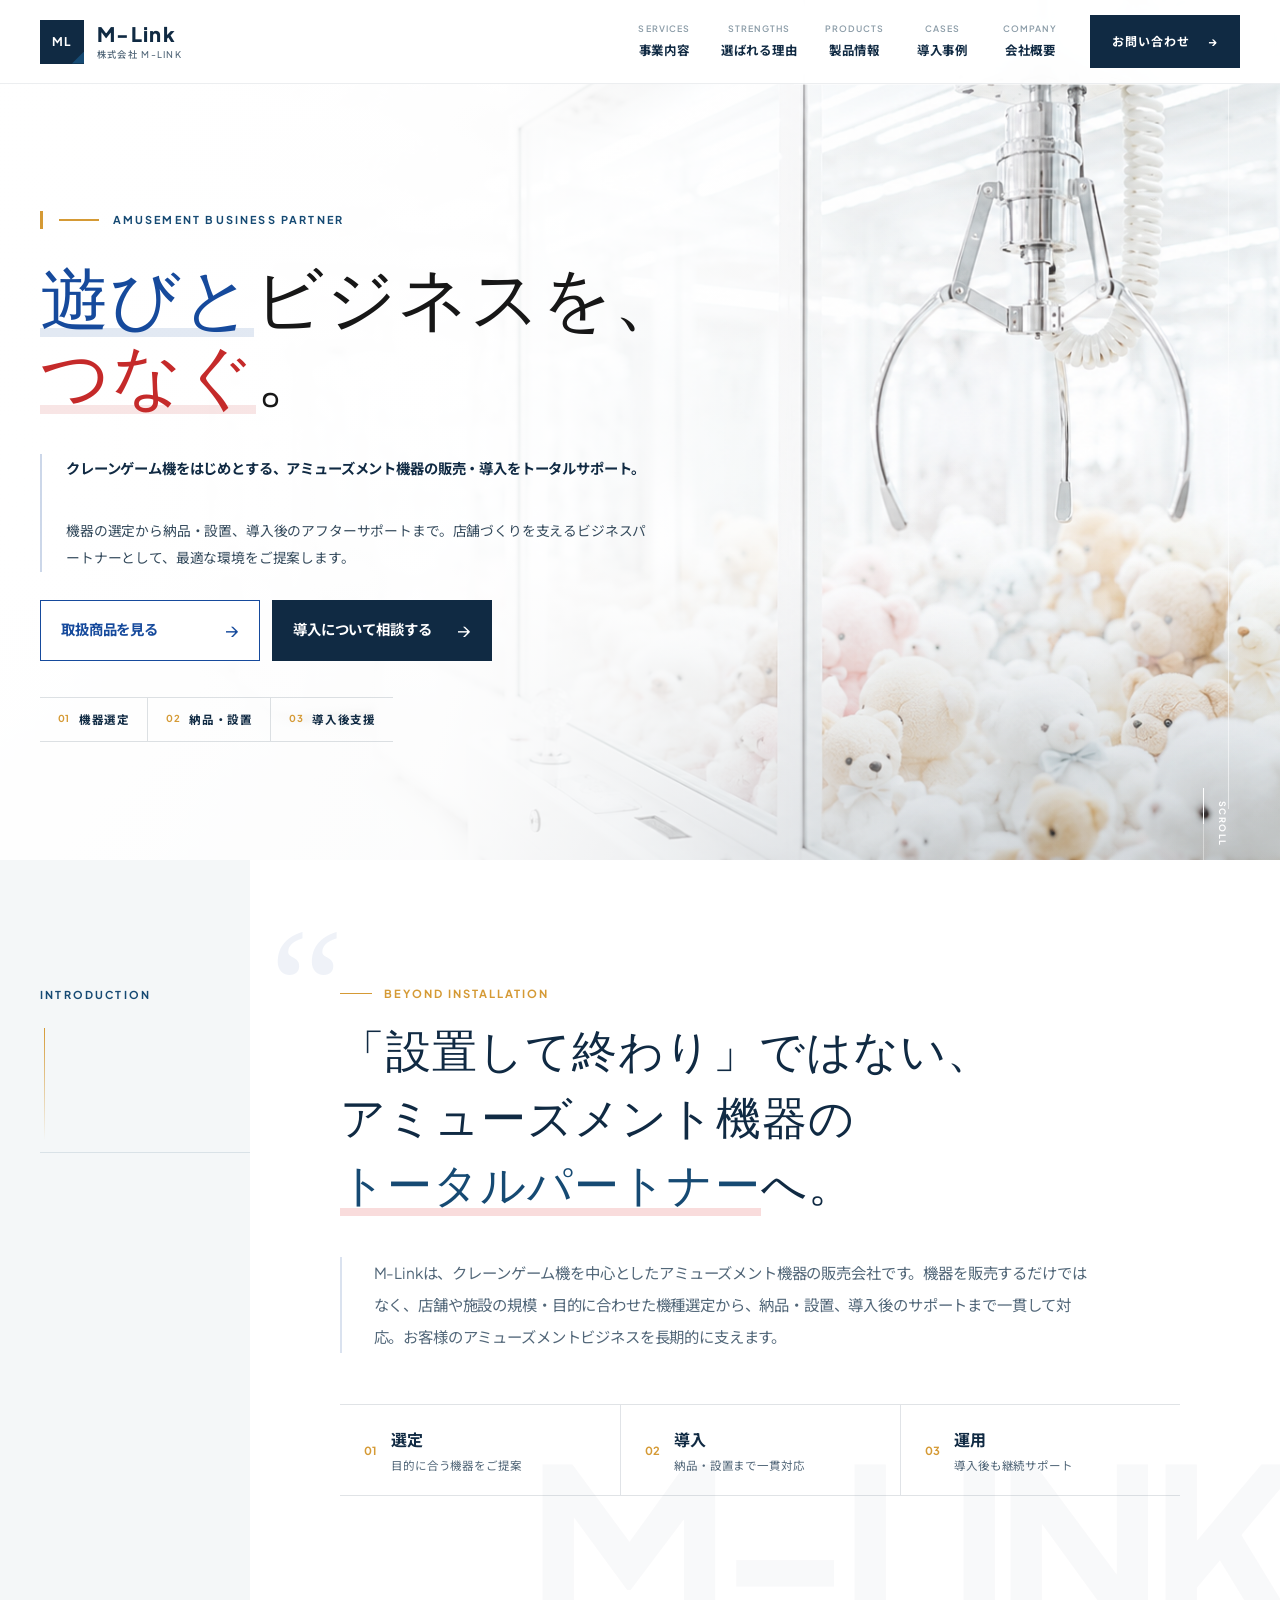
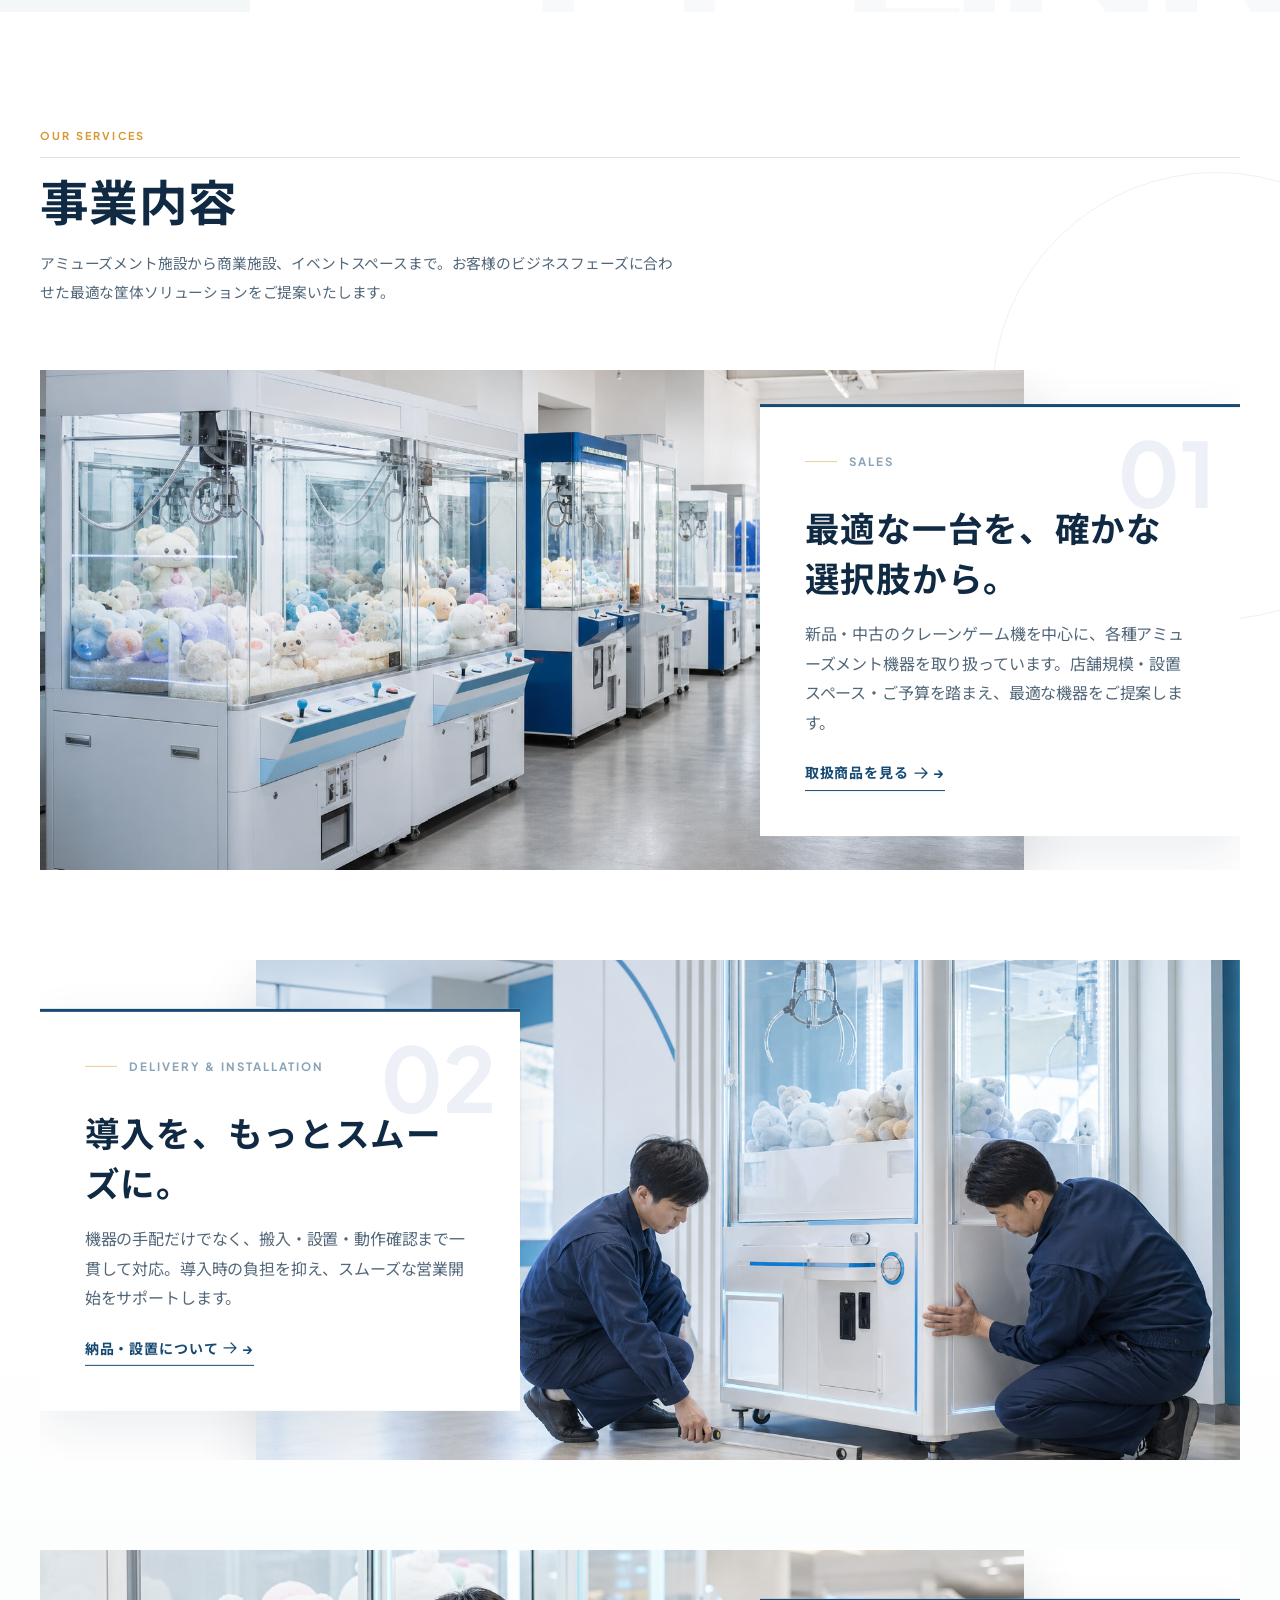
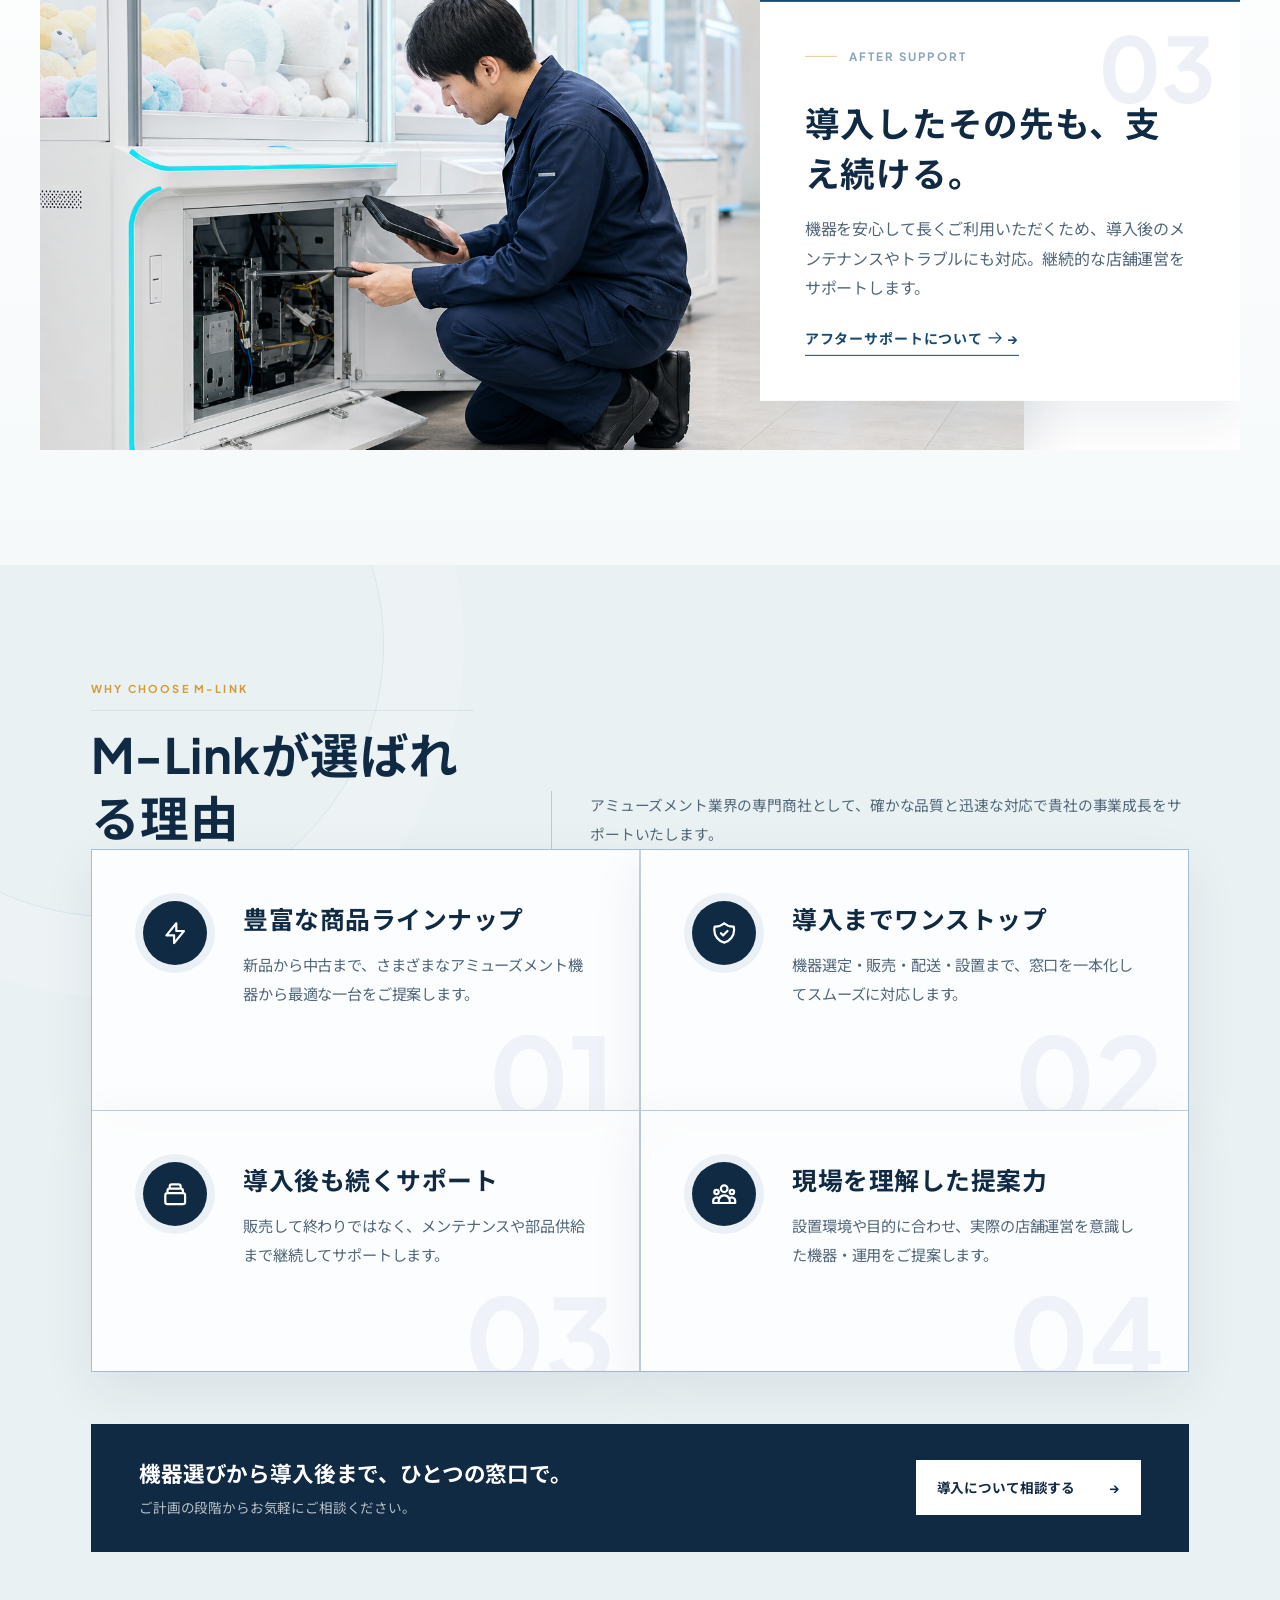
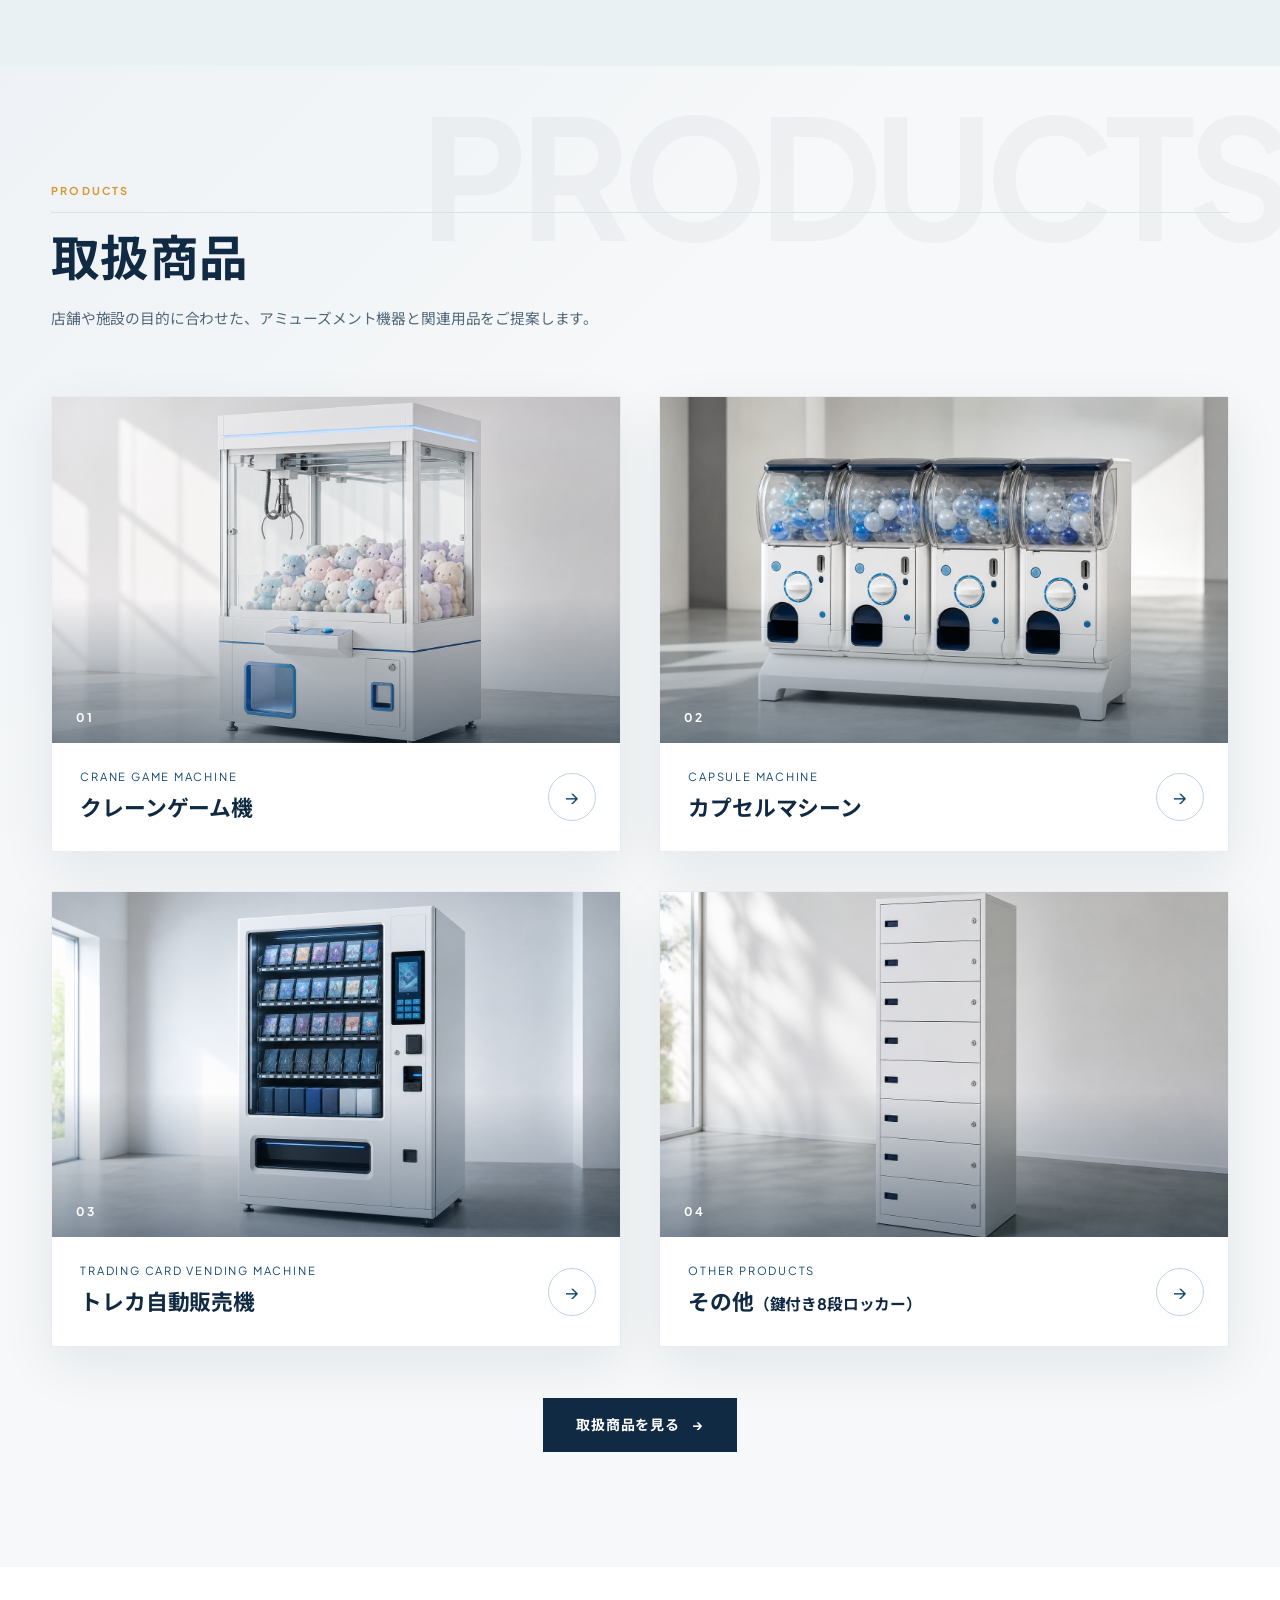
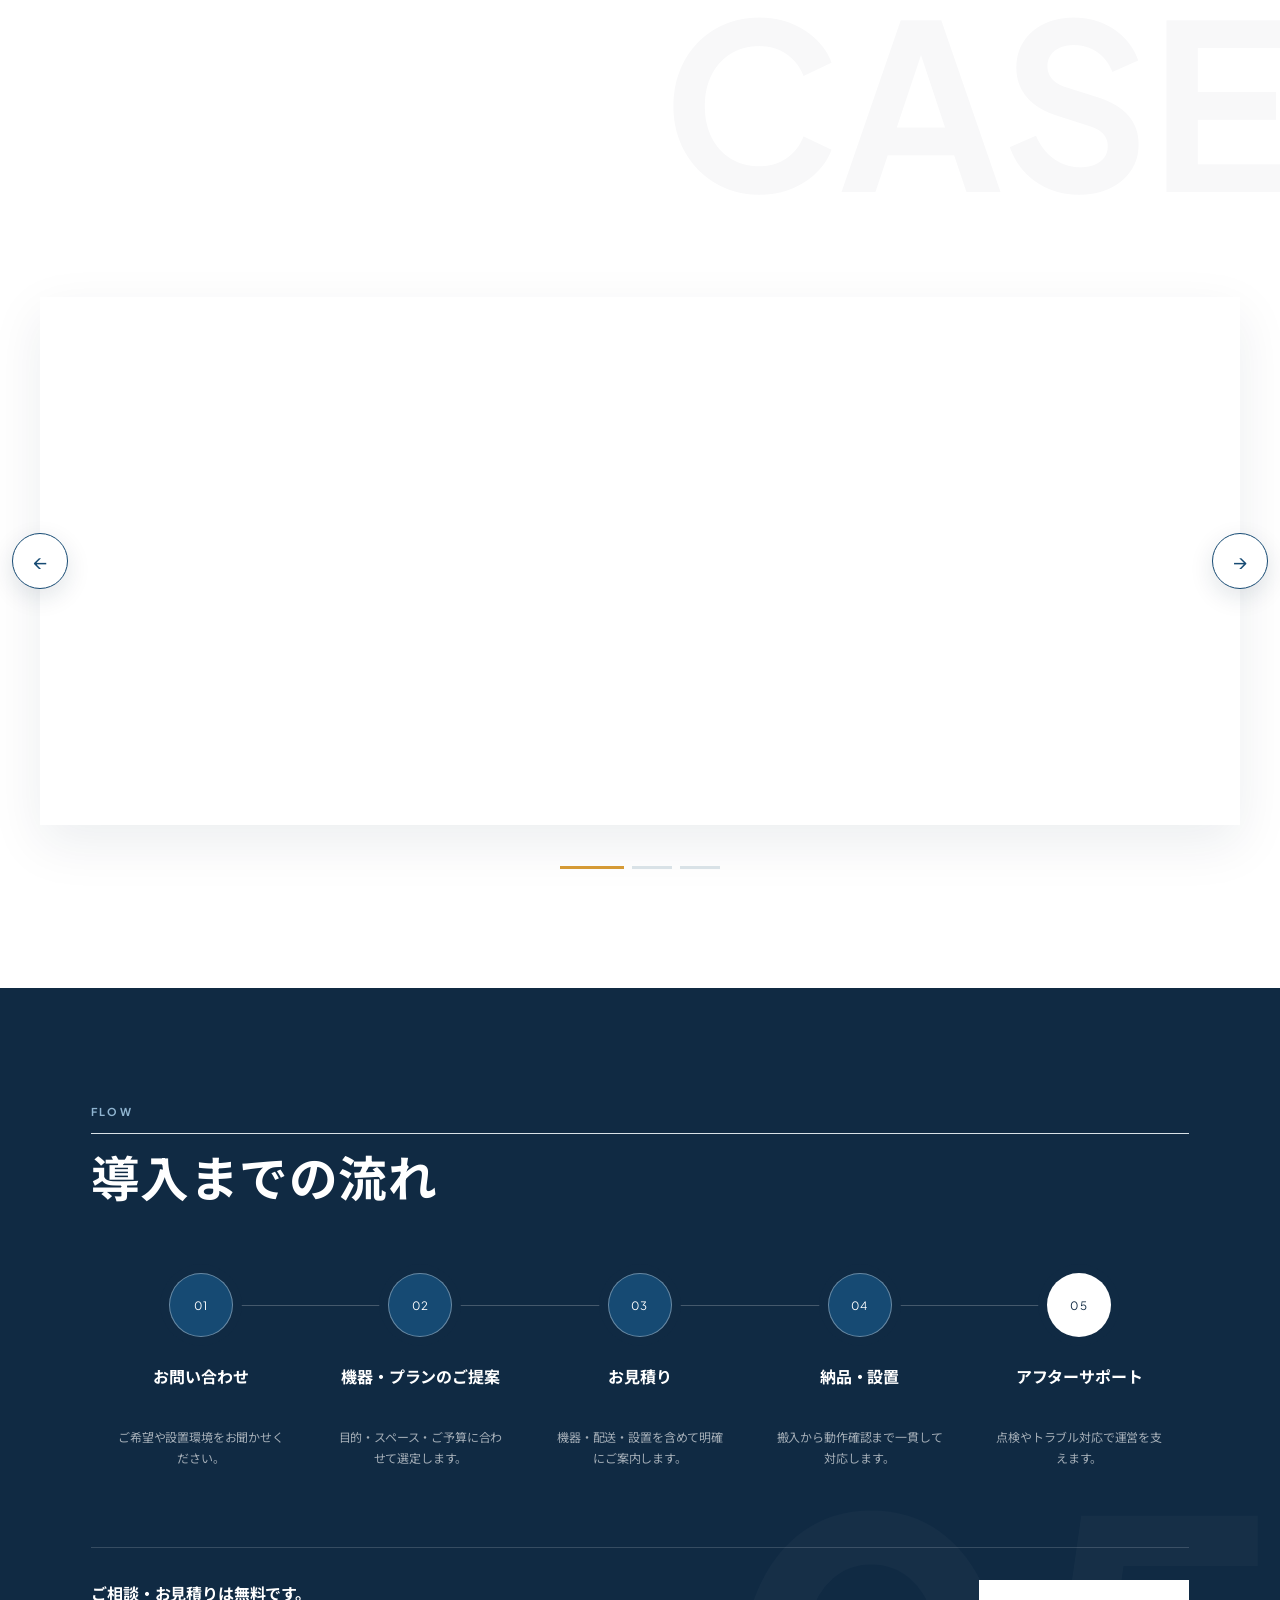
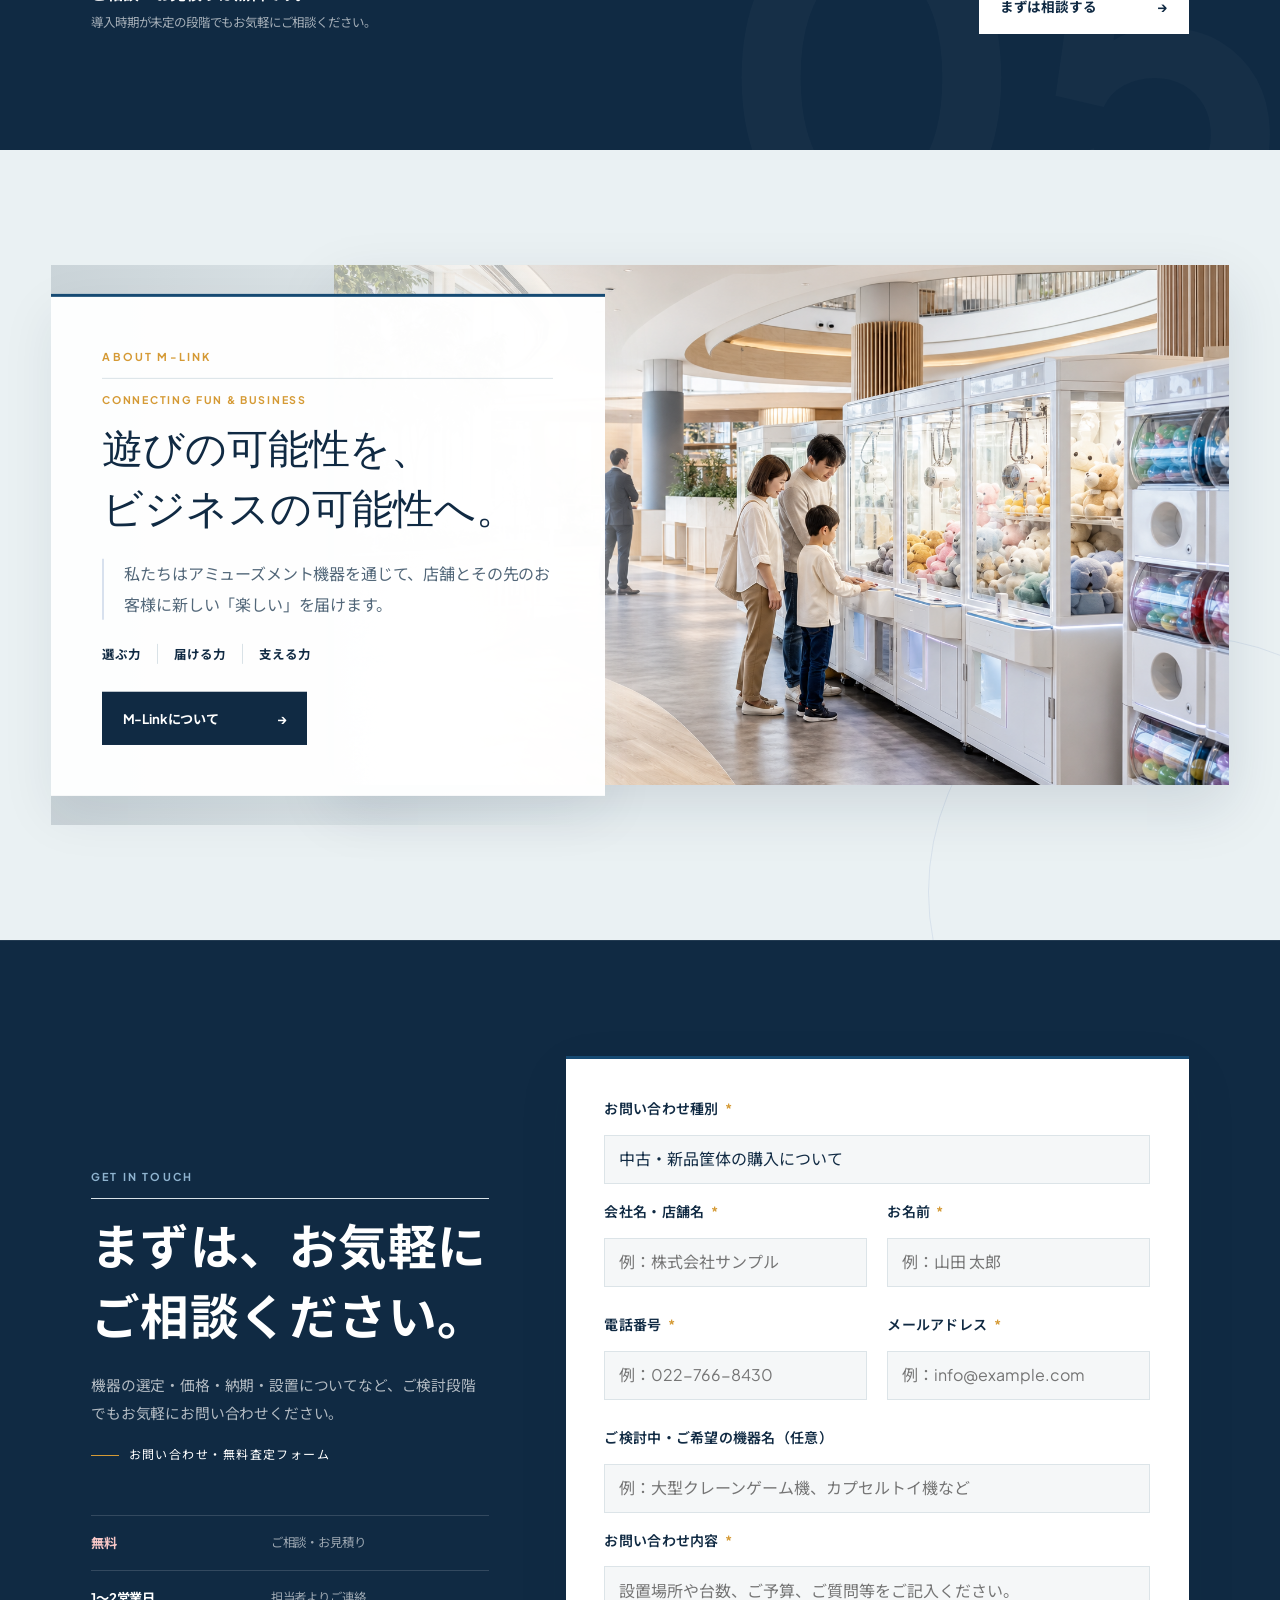
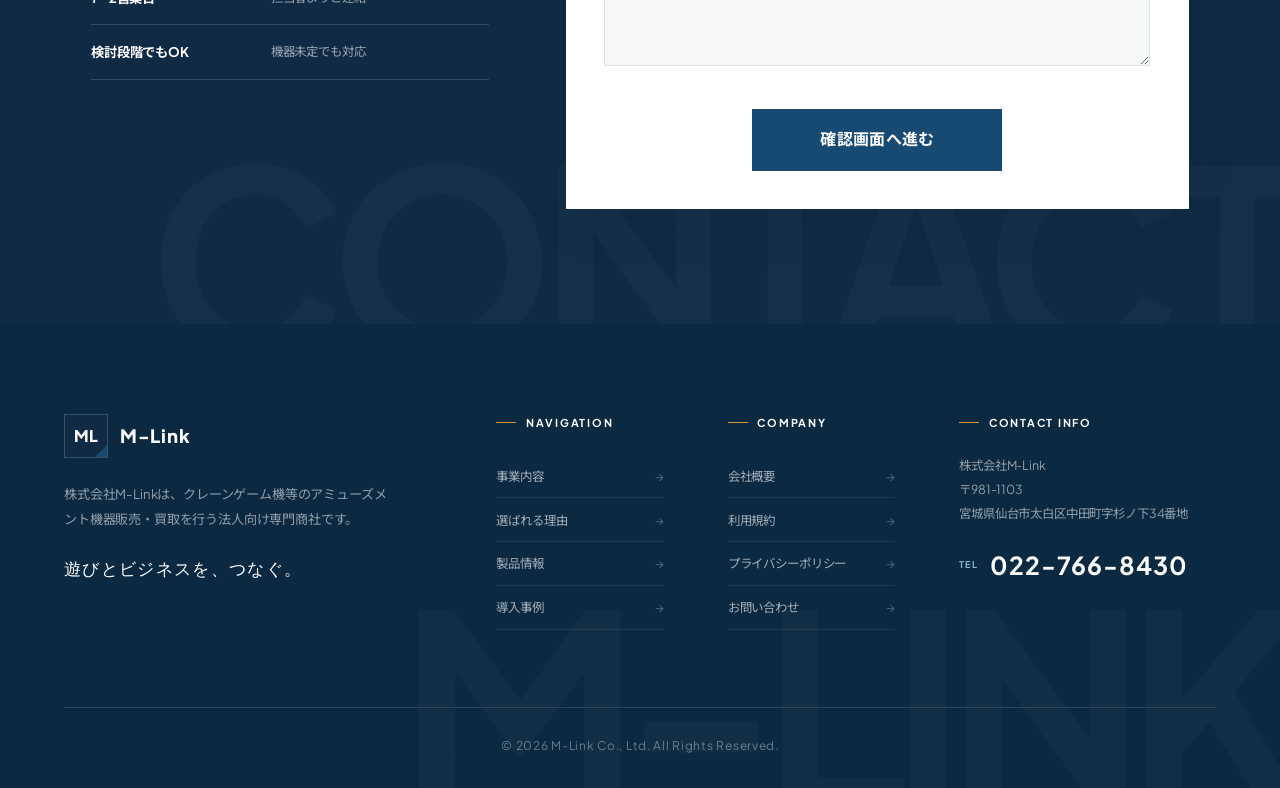
==== index.html @ d17e1af7 "Add files via upload" ====
<!DOCTYPE html>
<html lang="ja">
<head>
  <meta charset="UTF-8">
  <meta name="viewport" content="width=device-width, initial-scale=1.0">
  <title>クレーンゲーム機・アミューズメント機器の販売・買取 | 株式会社M-Link</title>
  <meta name="description" content="株式会社M-Linkは宮城県仙台市を拠点に、新品・中古クレーンゲーム機等のアミューズメント機器の販売・買取を行う法人向け専門商社です。全国対応・迅速納品。">
  <meta name="keywords" content="クレーンゲーム,クレーンゲーム機,中古販売,買取販売,アミューズメント機器,仙台,法人向け">

  <!-- OGP -->
  <meta property="og:type" content="website">
  <meta property="og:title" content="株式会社M-Link | クレーンゲーム機・アミューズメント機器 販売・買取">
  <meta property="og:description" content="新品・中古クレーンゲーム機等のアミューズメント機器の販売・買取。法人・企業担当者様のご相談をお待ちしております。">
  <meta property="og:url" content="https://m-link.co.jp/">
  <meta property="og:site_name" content="株式会社M-Link">
  <meta name="twitter:card" content="summary_large_image">

  <!-- Google Fonts -->
  <link rel="preconnect" href="https://fonts.googleapis.com">
  <link rel="preconnect" href="https://fonts.gstatic.com" crossorigin>
  <link href="https://fonts.googleapis.com/css2?family=Noto+Sans+JP:wght@400;500;600;700&family=Plus+Jakarta+Sans:wght@500;600;700;800&display=swap" rel="stylesheet">

  <!-- Favicon -->
  <link rel="icon" type="image/svg+xml" href="data:image/svg+xml,<svg xmlns='http://www.w3.org/2000/svg' viewBox='0 0 32 32'><rect width='32' height='32' rx='4' fill='%231E40AF'/><text x='50%25' y='54%25' dominant-baseline='middle' text-anchor='middle' font-family='Plus Jakarta Sans,Arial' font-weight='800' font-size='14' fill='white'>ML</text></svg>">

  <!-- CSS -->
  <link rel="stylesheet" href="assets/css/reset.css">
  <link rel="stylesheet" href="assets/css/variables.css">
  <link rel="stylesheet" href="assets/css/common.css">
  <link rel="stylesheet" href="assets/css/top.css">

  <!-- JSON-LD Structured Data -->
  <script type="application/ld+json">
  {
    "@context": "https://schema.org",
    "@type": "Organization",
    "name": "株式会社M-Link",
    "alternateName": "M-Link Co., Ltd.",
    "url": "https://m-link.co.jp/",
    "address": {
      "@type": "PostalAddress",
      "addressLocality": "仙台市太白区",
      "addressRegion": "宮城県",
      "streetAddress": "中田町字杉ノ下34番地",
      "addressCountry": "JP"
    },
    "telephone": "022-766-8430",
    "foundingDate": "2016-09",
    "description": "新品・中古クレーンゲーム機等のアミューズメント機器の販売・買取"
  }
  </script>
</head>
<body>

<a class="skip-link" href="#main">本文へ移動</a>

<!-- ============================================================
     Header
     ============================================================ -->
<header class="header" id="header" role="banner">
  <div class="header__inner">
    <a href="./" class="header__logo" aria-label="株式会社M-Link トップページへ">
      <div class="header__logo-mark" aria-hidden="true"><span>ML</span></div>
      <div class="header__logo-text">
        <span class="header__logo-name">M-Link</span>
        <span class="header__logo-sub">株式会社 M-Link</span>
      </div>
    </a>
    <nav class="header__nav" aria-label="メインナビゲーション">
      <a href="#business" class="header__nav-link" data-en="Services">事業内容</a>
      <a href="#why-us" class="header__nav-link" data-en="Strengths">選ばれる理由</a>
      <a href="products/" class="header__nav-link" data-en="Products">製品情報</a>
      <a href="#case-study" class="header__nav-link" data-en="Cases">導入事例</a>
      <a href="company/" class="header__nav-link" data-en="Company">会社概要</a>
      <a href="#contact-form-section" class="btn btn--primary header__nav-cta">お問い合わせ</a>
    </nav>
    <button class="header__hamburger" id="hamburger" aria-label="メニューを開く" aria-expanded="false" aria-controls="mobile-nav">
      <span></span><span></span><span></span>
    </button>
  </div>
</header>

<nav class="header__mobile-nav" id="mobile-nav" aria-label="モバイルナビゲーション">
  <a href="#business" class="header__mobile-nav-link">事業内容</a>
  <a href="#why-us" class="header__mobile-nav-link">選ばれる理由</a>
  <a href="products/" class="header__mobile-nav-link">製品情報</a>
  <a href="#case-study" class="header__mobile-nav-link">導入事例</a>
  <a href="company/" class="header__mobile-nav-link">会社概要</a>
  <div class="header__mobile-nav-cta"><a href="#contact-form-section" class="btn btn--accent btn--lg" style="width:100%;">お問い合わせはこちら</a></div>
</nav>

<main id="main">
  <section class="hero" aria-label="ファーストビュー">
    <div class="hero__container">
      <div class="hero__content fade-up active">
        <span class="hero__eyebrow">Amusement Business Partner</span>
        <h1 class="hero__title">
          <span class="hero__title-line"><span class="hero__title-blue">遊びと</span>ビジネスを、</span>
          <span class="hero__title-line"><span class="hero__title-red">つなぐ</span>。</span>
        </h1>
        <p class="hero__desc"><strong>クレーンゲーム機をはじめとする、アミューズメント機器の販売・導入をトータルサポート。</strong><br>機器の選定から納品・設置、導入後のアフターサポートまで。店舗づくりを支えるビジネスパートナーとして、最適な環境をご提案します。</p>
        <div class="hero__links">
          <a href="products/" class="hero__about-link">取扱商品を見る <span aria-hidden="true">→</span></a>
          <a href="#contact-form-section" class="hero__about-link hero__about-link--filled">導入について相談する <span aria-hidden="true">→</span></a>
        </div>
        <ul class="hero__features" aria-label="M-Linkの対応領域"><li><span>01</span>機器選定</li><li><span>02</span>納品・設置</li><li><span>03</span>導入後支援</li></ul>
      </div>
    </div>
    <a href="#introduction" class="hero__scroll" aria-label="Introductionへスクロール"><span>Scroll</span><i aria-hidden="true"></i></a>
  </section>

  <section class="introduction section" id="introduction" aria-labelledby="introduction-title">
    <div class="introduction__inner">
      <div class="introduction__label section-en">Introduction</div>
      <div class="introduction__content">
        <span class="introduction__eyebrow">Beyond Installation</span>
        <h2 class="introduction__title" id="introduction-title">「設置して終わり」ではない、<br>アミューズメント機器の<br><em>トータルパートナー</em>へ。</h2>
        <p class="introduction__text">M-Linkは、クレーンゲーム機を中心としたアミューズメント機器の販売会社です。機器を販売するだけではなく、店舗や施設の規模・目的に合わせた機種選定から、納品・設置、導入後のサポートまで一貫して対応。お客様のアミューズメントビジネスを長期的に支えます。</p>
        <ul class="introduction__points" aria-label="M-Linkの対応領域">
          <li><span>01</span><strong>選定</strong><small>目的に合う機器をご提案</small></li>
          <li><span>02</span><strong>導入</strong><small>納品・設置まで一貫対応</small></li>
          <li><span>03</span><strong>運用</strong><small>導入後も継続サポート</small></li>
        </ul>
      </div>
    </div>
  </section>

  <!-- ── [03] Business ── -->
  <section class="business section" id="business" aria-labelledby="business-title">
    <div class="container">

      <div class="section-header section-header--center fade-up">
        <span class="section-en">Our Services</span>
        <h2 class="section-title" id="business-title">事業内容</h2>
        <p class="section-lead">アミューズメント施設から商業施設、イベントスペースまで。お客様のビジネスフェーズに合わせた最適な筐体ソリューションをご提案いたします。</p>
      </div>

      <div class="business-grid">

        <!-- 中古筐体販売 -->
        <div class="business-card fade-up delay-1" role="article">
          <div class="business-card__img-wrap">
            <img
              src="assets/images/top/business_sales_generated.png"
              alt="中古クレーンゲーム機の在庫"
              width="1536"
              height="1024"
              loading="lazy"
            >
          </div>
          <div class="business-card__body">
            <span class="business-card__number" aria-hidden="true">SALES</span>
            <h3 class="business-card__title">最適な一台を、確かな選択肢から。</h3>
            <p class="business-card__desc">新品・中古のクレーンゲーム機を中心に、各種アミューズメント機器を取り扱っています。店舗規模・設置スペース・ご予算を踏まえ、最適な機器をご提案します。</p>
            <a href="products/" class="link-arrow" id="biz-used-link">取扱商品を見る <svg width="16" height="16" fill="none" viewBox="0 0 24 24" stroke="currentColor"><path stroke-linecap="round" stroke-linejoin="round" stroke-width="2" d="M13.5 4.5L21 12m0 0l-7.5 7.5M21 12H3"/></svg></a>
          </div>
        </div>

        <!-- 新品筐体販売 -->
        <div class="business-card fade-up delay-2" role="article">
          <div class="business-card__img-wrap">
            <img
              src="assets/images/top/business_installation_generated.png"
              alt="新品クレーンゲーム機"
              width="1536"
              height="1024"
              loading="lazy"
            >
          </div>
          <div class="business-card__body">
            <span class="business-card__number" aria-hidden="true">DELIVERY & INSTALLATION</span>
            <h3 class="business-card__title">導入を、もっとスムーズに。</h3>
            <p class="business-card__desc">機器の手配だけでなく、搬入・設置・動作確認まで一貫して対応。導入時の負担を抑え、スムーズな営業開始をサポートします。</p>
            <a href="#contact-form-section" class="link-arrow" id="biz-new-link">納品・設置について <svg width="16" height="16" fill="none" viewBox="0 0 24 24" stroke="currentColor"><path stroke-linecap="round" stroke-linejoin="round" stroke-width="2" d="M13.5 4.5L21 12m0 0l-7.5 7.5M21 12H3"/></svg></a>
          </div>
        </div>

        <!-- 買取・保守サービス -->
        <div class="business-card fade-up delay-3" role="article">
          <div class="business-card__img-wrap">
            <img
              src="assets/images/top/business_support_generated.png"
              alt="クレーンゲーム機の買取・点検メンテナンス"
              width="1536"
              height="1024"
              loading="lazy"
            >
          </div>
          <div class="business-card__body">
            <span class="business-card__number" aria-hidden="true">AFTER SUPPORT</span>
            <h3 class="business-card__title">導入したその先も、支え続ける。</h3>
            <p class="business-card__desc">機器を安心して長くご利用いただくため、導入後のメンテナンスやトラブルにも対応。継続的な店舗運営をサポートします。</p>
            <a href="#contact-form-section" class="link-arrow" id="biz-service-link">アフターサポートについて <svg width="16" height="16" fill="none" viewBox="0 0 24 24" stroke="currentColor"><path stroke-linecap="round" stroke-linejoin="round" stroke-width="2" d="M13.5 4.5L21 12m0 0l-7.5 7.5M21 12H3"/></svg></a>
          </div>
        </div>

      </div>
    </div>
  </section>

  <!-- ── [04] Why Choose Us (強み) ── -->
  <section class="why-us section" id="why-us" aria-labelledby="why-title">
    <div class="container">
      <div class="section-header section-header--center fade-up">
        <span class="section-en">Why Choose M-Link</span>
        <h2 class="section-title" id="why-title">M-Linkが選ばれる理由</h2>
        <p class="section-lead">アミューズメント業界の専門商社として、確かな品質と迅速な対応で貴社の事業成長をサポートいたします。</p>
      </div>

      <div class="why-grid">
        
        <div class="why-card fade-up delay-1">
          <div class="why-icon">
            <svg fill="none" viewBox="0 0 24 24" stroke="currentColor"><path stroke-linecap="round" stroke-linejoin="round" stroke-width="2" d="M13 10V3L4 14h7v7l9-11h-7z"/></svg>
          </div>
          <h3 class="why-card__title">豊富な商品ラインナップ</h3>
          <p class="why-card__desc">新品から中古まで、さまざまなアミューズメント機器から最適な一台をご提案します。</p>
        </div>

        <div class="why-card fade-up delay-2">
          <div class="why-icon">
            <svg fill="none" viewBox="0 0 24 24" stroke="currentColor"><path stroke-linecap="round" stroke-linejoin="round" stroke-width="2" d="M9 12l2 2 4-4m5.618-4.016A11.955 11.955 0 0112 2.944a11.955 11.955 0 01-8.618 3.04A12.02 12.02 0 003 9c0 5.591 3.824 10.29 9 11.622 5.176-1.332 9-6.03 9-11.622 0-1.042-.133-2.052-.382-3.016z"/></svg>
          </div>
          <h3 class="why-card__title">導入までワンストップ</h3>
          <p class="why-card__desc">機器選定・販売・配送・設置まで、窓口を一本化してスムーズに対応します。</p>
        </div>

        <div class="why-card fade-up delay-3">
          <div class="why-icon">
            <svg fill="none" viewBox="0 0 24 24" stroke="currentColor"><path stroke-linecap="round" stroke-linejoin="round" stroke-width="2" d="M19 11H5m14 0a2 2 0 012 2v6a2 2 0 01-2 2H5a2 2 0 01-2-2v-6a2 2 0 012-2m14 0V9a2 2 0 00-2-2M5 11V9a2 2 0 012-2m0 0V5a2 2 0 012-2h6a2 2 0 012 2v2M7 7h10"/></svg>
          </div>
          <h3 class="why-card__title">導入後も続くサポート</h3>
          <p class="why-card__desc">販売して終わりではなく、メンテナンスや部品供給まで継続してサポートします。</p>
        </div>

        <div class="why-card fade-up delay-4">
          <div class="why-icon">
            <svg fill="none" viewBox="0 0 24 24" stroke="currentColor"><path stroke-linecap="round" stroke-linejoin="round" stroke-width="2" d="M17 20h5v-2a3 3 0 00-5.356-1.857M17 20H7m10 0v-2c0-.656-.126-1.283-.356-1.857M7 20H2v-2a3 3 0 015.356-1.857M7 20v-2c0-.656.126-1.283.356-1.857m0 0a5.002 5.002 0 019.288 0M15 7a3 3 0 11-6 0 3 3 0 016 0zm6 3a2 2 0 11-4 0 2 2 0 014 0zM7 10a2 2 0 11-4 0 2 2 0 014 0z"/></svg>
          </div>
          <h3 class="why-card__title">現場を理解した提案力</h3>
          <p class="why-card__desc">設置環境や目的に合わせ、実際の店舗運営を意識した機器・運用をご提案します。</p>
        </div>

      </div>

      <div class="why-us__footer fade-up">
        <p><strong>機器選びから導入後まで、ひとつの窓口で。</strong><span>ご計画の段階からお気軽にご相談ください。</span></p>
        <a href="#contact-form-section" class="why-us__cta">導入について相談する <span aria-hidden="true">→</span></a>
      </div>
    </div>
  </section>

  <section class="products-intro section" id="products" aria-labelledby="products-title">
    <div class="section-header section-header--center fade-up">
      <span class="section-en">Products</span>
      <h2 class="section-title" id="products-title">取扱商品</h2>
      <p class="section-lead">店舗や施設の目的に合わせた、アミューズメント機器と関連用品をご提案します。</p>
    </div>
    <div class="products-intro__grid">
      <a class="product-tile" href="products/"><img src="assets/images/top/product_crane_generated.png" alt="クレーンゲーム機" width="1536" height="1024" loading="lazy"><span class="product-tile__en">Crane Game Machine</span><strong>クレーンゲーム機</strong><span class="product-tile__arrow" aria-hidden="true">→</span></a>
      <a class="product-tile" href="#contact-form-section"><img src="assets/images/top/product_capsule_generated.png" alt="カプセルマシーン" width="1536" height="1024" loading="lazy"><span class="product-tile__en">Capsule Machine</span><strong>カプセルマシーン</strong><span class="product-tile__arrow" aria-hidden="true">→</span></a>
      <a class="product-tile" href="#contact-form-section"><img src="assets/images/top/product_trading_card_vending_generated.png" alt="トレカ自動販売機" width="1536" height="1024" loading="lazy"><span class="product-tile__en">Trading Card Vending Machine</span><strong>トレカ自動販売機</strong><span class="product-tile__arrow" aria-hidden="true">→</span></a>
      <a class="product-tile" href="#contact-form-section"><img src="assets/images/top/product_locker_generated.png" alt="鍵付き8段ロッカー" width="1536" height="1024" loading="lazy"><span class="product-tile__en">Other Products</span><strong>その他<small>（鍵付き8段ロッカー）</small></strong><span class="product-tile__arrow" aria-hidden="true">→</span></a>
    </div>
    <div class="products-intro__cta"><a class="link-arrow" href="products/">取扱商品を見る</a></div>
  </section>

  <!-- ── [05] Case Studies (導入事例) ── -->
  <section class="section" id="case-study" aria-labelledby="case-title">
    <div class="container">
      <div class="section-header section-header--center fade-up">
        <span class="section-en">Case Studies</span>
        <h2 class="section-title" id="case-title">導入事例</h2>
        <p class="section-lead">アミューズメント施設様や商業施設様など、幅広い事業者様への導入実績がございます。</p>
      </div>

      <div class="case-slider" data-case-slider>
        <button class="case-slider__button case-slider__button--prev" type="button" aria-label="前の導入事例へ">←</button>
        <div class="case-slider__viewport">
          <div class="case-slider__track">
        <div class="case-card fade-up delay-1">
          <div class="case-card__img-wrap">
            <img src="assets/images/top/case_large_arcade_generated.png" alt="クレーンゲーム機20台を導入した大型アミューズメント施設" width="1536" height="1024" loading="lazy">
          </div>
          <div class="case-card__body">
            <span class="case-card__tag">アミューズメント施設</span>
            <h3 class="case-card__title">ロケーションリニューアルで20台を一括導入</h3>
            <p class="case-card__desc">新規店舗オープンに伴い、クレーンゲーム機20台を一斉導入。オープン初日から高い稼働率を達成されました。</p>
            <div class="case-card__result"><span>導入規模<strong>20台</strong></span><span>対応範囲<strong>選定〜設置</strong></span></div>
          </div>
        </div>

        <div class="case-card fade-up delay-2">
          <div class="case-card__img-wrap">
            <img src="assets/images/top/case_shopping_mall_generated.png" alt="ショッピングモール内のファミリー向けアミューズメントコーナー" width="1536" height="1024" loading="lazy">
          </div>
          <div class="case-card__body">
            <span class="case-card__tag">商業施設</span>
            <h3 class="case-card__title">ショッピングモール内キッズスペースの集客増設</h3>
            <p class="case-card__desc">ファミリー層の滞在時間延伸と店舗売上向上に貢献。省スペースモデルの導入で効率的な運営を実現。</p>
            <div class="case-card__result"><span>導入目的<strong>集客向上</strong></span><span>導入機器<strong>省スペース型</strong></span></div>
          </div>
        </div>

        <div class="case-card fade-up delay-3">
          <div class="case-card__img-wrap">
            <img src="assets/images/top/case_leisure_refurbished_generated.png" alt="整備済み中古筐体を導入した複合レジャー施設" width="1536" height="1024" loading="lazy">
          </div>
          <div class="case-card__body">
            <span class="case-card__tag">複合レジャー</span>
            <h3 class="case-card__title">高品質中古筐体による初期投資抑制事例</h3>
            <p class="case-card__desc">初期コストを抑えるため高品質中古筐体をご提案。定期点検・アフターサポートにより安定稼働中。</p>
            <div class="case-card__result"><span>導入目的<strong>コスト最適化</strong></span><span>サポート<strong>定期点検</strong></span></div>
          </div>
        </div>
          </div>
        </div>
        <button class="case-slider__button case-slider__button--next" type="button" aria-label="次の導入事例へ">→</button>
        <div class="case-slider__dots" aria-label="導入事例の選択"></div>
      </div>
    </div>
  </section>

  <section class="flow section" id="flow" aria-labelledby="flow-title">
    <div class="container">
      <div class="section-header section-header--center fade-up">
        <span class="section-en">Flow</span>
        <h2 class="section-title" id="flow-title">導入までの流れ</h2>
      </div>
      <ol class="flow__list">
        <li><span>01</span><strong>お問い合わせ</strong><small>ご希望や設置環境をお聞かせください。</small></li>
        <li><span>02</span><strong>機器・プランのご提案</strong><small>目的・スペース・ご予算に合わせて選定します。</small></li>
        <li><span>03</span><strong>お見積り</strong><small>機器・配送・設置を含めて明確にご案内します。</small></li>
        <li><span>04</span><strong>納品・設置</strong><small>搬入から動作確認まで一貫して対応します。</small></li>
        <li><span>05</span><strong>アフターサポート</strong><small>点検やトラブル対応で運営を支えます。</small></li>
      </ol>
      <div class="flow__footer"><p>ご相談・お見積りは無料です。<br><small>導入時期が未定の段階でもお気軽にご相談ください。</small></p><a href="#contact-form-section">まずは相談する <span aria-hidden="true">→</span></a></div>
    </div>
  </section>

  <section class="company-intro section" id="company-intro" aria-labelledby="company-intro-title">
    <div class="company-intro__inner">
      <div class="company-intro__visual"><img src="assets/images/top/about_mlink_generated.png" alt="アミューズメント機器を楽しむ家族と商業施設の空間" width="1536" height="1024" loading="lazy"></div>
      <div class="company-intro__content">
        <span class="section-en">About M-Link</span>
        <span class="company-intro__eyebrow">Connecting Fun &amp; Business</span>
        <h2 class="company-intro__title" id="company-intro-title">遊びの可能性を、<br>ビジネスの可能性へ。</h2>
        <p>私たちはアミューズメント機器を通じて、店舗とその先のお客様に新しい「楽しい」を届けます。</p>
        <ul class="company-intro__values" aria-label="M-Linkが大切にすること"><li>選ぶ力</li><li>届ける力</li><li>支える力</li></ul>
        <a href="company/" class="company-intro__link">M-Linkについて <span aria-hidden="true">→</span></a>
      </div>
    </div>
  </section>

  <!-- ── [06] Contact Form (お問い合わせ) ── -->
  <section class="contact-section section" id="contact-form-section" aria-labelledby="contact-title">
    <div class="container">
      <div class="contact-layout">
      <div class="section-header section-header--center fade-up">
        <span class="section-en">Get in Touch</span>
        <h2 class="section-title" id="contact-title">まずは、お気軽にご相談ください。</h2>
        <p class="section-lead">機器の選定・価格・納期・設置についてなど、ご検討段階でもお気軽にお問い合わせください。<br><small>お問い合わせ・無料査定フォーム</small></p>
        <ul class="contact-assurance" aria-label="お問い合わせについて"><li><strong>無料</strong><span>ご相談・お見積り</span></li><li><strong>1〜2営業日</strong><span>担当者よりご連絡</span></li><li><strong>検討段階でもOK</strong><span>機器未定でも対応</span></li></ul>
      </div>

      <div class="contact-box fade-up">
        <form id="contact-form" novalidate>
          
          <!-- Step 1: 入力 -->
          <div id="form-step-input" style="display:block;">
            <div class="form-grid">
              
              <div class="form-group form-group--full">
                <label for="f-type" class="form-label">お問い合わせ種別 <span class="req">*</span></label>
                <select id="f-type" class="form-select">
                  <option value="buy">中古・新品筐体の購入について</option>
                  <option value="sell">筐体の高価買取・査定依頼</option>
                  <option value="repair">修理・点検・パーツ調達</option>
                  <option value="other">その他全般のご相談</option>
                </select>
              </div>

              <div class="form-group">
                <label for="f-company" class="form-label">会社名・店舗名 <span class="req">*</span></label>
                <input type="text" id="f-company" class="form-input" placeholder="例：株式会社サンプル">
                <span class="error-msg" id="f-company-error" style="color:var(--color-accent); font-size:12px; margin-top:4px;"></span>
              </div>

              <div class="form-group">
                <label for="f-name" class="form-label">お名前 <span class="req">*</span></label>
                <input type="text" id="f-name" class="form-input" placeholder="例：山田 太郎">
                <span class="error-msg" id="f-name-error" style="color:var(--color-accent); font-size:12px; margin-top:4px;"></span>
              </div>

              <div class="form-group">
                <label for="f-tel" class="form-label">電話番号 <span class="req">*</span></label>
                <input type="tel" id="f-tel" class="form-input" placeholder="例：022-766-8430">
                <span class="error-msg" id="f-tel-error" style="color:var(--color-accent); font-size:12px; margin-top:4px;"></span>
              </div>

              <div class="form-group">
                <label for="f-email" class="form-label">メールアドレス <span class="req">*</span></label>
                <input type="email" id="f-email" class="form-input" placeholder="例：info@example.com">
                <span class="error-msg" id="f-email-error" style="color:var(--color-accent); font-size:12px; margin-top:4px;"></span>
              </div>

              <div class="form-group form-group--full">
                <label for="f-product" class="form-label">ご検討中・ご希望の機器名（任意）</label>
                <input type="text" id="f-product" class="form-input" placeholder="例：大型クレーンゲーム機、カプセルトイ機など">
              </div>

              <div class="form-group form-group--full">
                <label for="f-content" class="form-label">お問い合わせ内容 <span class="req">*</span></label>
                <textarea id="f-content" class="form-textarea" placeholder="設置場所や台数、ご予算、ご質問等をご記入ください。"></textarea>
                <span class="error-msg" id="f-content-error" style="color:var(--color-accent); font-size:12px; margin-top:4px;"></span>
              </div>

            </div>

            <div style="text-align: center; margin-top: 2rem;">
              <button type="button" id="btn-to-confirm" class="btn btn--primary btn--lg" style="min-width: 220px;">
                確認画面へ進む
              </button>
            </div>
          </div>

          <!-- Step 2: 確認 -->
          <div id="form-step-confirm" style="display:none;">
            <h3 style="font-size:16px; font-weight:700; color:#FFF; margin-bottom:1.25rem; text-align:center;">入力内容の確認</h3>
            <table style="width:100%; border-collapse:collapse; margin-bottom:1.5rem;">
              <tbody id="confirm-body"></tbody>
            </table>
            <div style="display:flex; justify-content:center; gap:1rem; flex-wrap:wrap;">
              <button type="button" id="btn-back" class="btn btn--outline-white">修正する</button>
              <button type="button" id="btn-submit" class="btn btn--primary btn--lg">送信する</button>
            </div>
          </div>

          <!-- Step 3: 完了 -->
          <div id="form-step-complete" style="display:none; text-align:center; padding: 2rem 0;">
            <h3 style="font-size:20px; font-weight:700; color:#FFF; margin-bottom:0.75rem;">お問い合わせを受け付けました</h3>
            <p style="color:#94A3B8; font-size:14px; line-height:1.7; max-width:480px; margin:0 auto 1.5rem;">
              ご入力いただいた内容を確認し、担当者より1〜2営業日以内にご連絡させていただきます。
            </p>
            <a href="./" class="btn btn--outline-white">トップページへ戻る</a>
          </div>

        </form>
      </div>
      </div>
    </div>
  </section>

</main>

<button class="page-top" type="button" aria-label="ページ上部へ戻る">
  <svg aria-hidden="true" viewBox="0 0 24 24" fill="none" stroke="currentColor" stroke-width="1.8">
    <path stroke-linecap="round" stroke-linejoin="round" d="M12 19V5m0 0L6 11m6-6 6 6"/>
  </svg>
</button>

<!-- ============================================================
     Footer
     ============================================================ -->
<footer class="footer" role="contentinfo">
  <div class="container">
    <div class="footer__grid">
      
      <div>
        <a href="./" class="footer__logo">
          <div class="header__logo-mark" style="width:34px; height:34px; font-size:0.85rem;">ML</div>
          <span style="font-family:var(--font-en); font-size:1.15rem; font-weight:800;">M-Link</span>
        </a>
        <p class="footer__desc">
          株式会社M-Linkは、クレーンゲーム機等のアミューズメント機器販売・買取を行う法人向け専門商社です。
        </p>
        <p class="footer__brand-tagline">遊びとビジネスを、つなぐ。</p>
      </div>

      <div>
        <h4 class="footer__title">Navigation</h4>
        <ul class="footer__links">
          <li><a href="#business">事業内容</a></li>
          <li><a href="#why-us">選ばれる理由</a></li>
          <li><a href="products/">製品情報</a></li>
          <li><a href="#case-study">導入事例</a></li>
        </ul>
      </div>

      <div>
        <h4 class="footer__title">Company</h4>
        <ul class="footer__links">
          <li><a href="company/">会社概要</a></li>
          <li><a href="terms/">利用規約</a></li>
          <li><a href="privacy/">プライバシーポリシー</a></li>
          <li><a href="#contact-form-section">お問い合わせ</a></li>
        </ul>
      </div>

      <div>
        <h4 class="footer__title">Contact Info</h4>
        <address class="footer__contact">
          株式会社M-Link<br>
          〒981-1103<br>
          宮城県仙台市太白区中田町字杉ノ下34番地<br>
          <a href="tel:0227668430">022-766-8430</a>
        </address>
      </div>

    </div>

    <div class="footer__bottom">
      <p class="footer__copyright">&copy; 2026 M-Link Co., Ltd. All Rights Reserved.</p>
    </div>
  </div>
</footer>

<!-- JS -->
<script src="assets/js/components.js" defer></script>
<script src="assets/js/main.js" defer></script>

</body>
</html>
---- assets/css/variables.css ----
/* ============================================================
   variables.css — M-Link Corporate Site Modern Clean Tokens
   (Refined, Minimal, B2B Standard)
   ============================================================ */

:root {
  /* ── Colors ── */
  --color-primary:       #164A73;   /* Deep industrial blue */
  --color-primary-hover: #0D3554;   /* Darker blue */
  --color-primary-light: #EAF3F8;   /* Soft blue tint */
  --color-accent:        #D59A35;   /* Warm brass accent */

  --color-navy:          #102A43;   /* Deep ink */

  /* ── Neutral / Text ── */
  --color-text:          #102A43;   /* Main text */
  --color-text-sub:      #526779;   /* Supporting text */
  --color-text-muted:    #8293A1;   /* Muted text */

  /* ── Backgrounds ── */
  --color-bg:            #FFFFFF;
  --color-bg-alt:        #F4F7F8;   /* Cool paper */
  --color-bg-dark:       #102A43;   /* Dark Footer */
  --color-card-bg:       #FFFFFF;

  /* ── Borders ── */
  --color-border:        #D9E2E7;   /* Cool border */
  --color-border-light:  #EAF0F2;   /* Light border */

  /* ── Status Colors ── */
  --color-stock-avail:   #059669;   /* Emerald 600 */
  --color-stock-nego:    #D97706;   /* Amber 600 */
  --color-stock-sold:    #64748B;   /* Slate 500 */
  --color-stock-ask:     #1E40AF;

  /* ── Typography ── */
  --font-ja:   'Plus Jakarta Sans', 'Noto Sans JP', -apple-system, BlinkMacSystemFont, sans-serif;
  --font-en:   'Plus Jakarta Sans', sans-serif;

  --fw-regular: 400;
  --fw-medium:  500;
  --fw-semibold: 600;
  --fw-bold:    700;

  /* ── Type Scale ── */
  --text-xs:   0.75rem;     /* 12px */
  --text-sm:   0.875rem;    /* 14px */
  --text-base: 1rem;        /* 16px */
  --text-lg:   1.125rem;    /* 18px */
  --text-xl:   1.25rem;     /* 20px */
  --text-2xl:  1.5rem;      /* 24px */
  --text-3xl:  clamp(1.5rem, 2.5vw, 2rem);
  --text-4xl:  clamp(1.75rem, 3.5vw, 2.25rem);
  --text-hero: clamp(2.4rem, 5vw, 4.25rem);

  --leading-tight:  1.25;
  --leading-snug:   1.45;
  --leading-normal: 1.65;
  --leading-loose:  1.85;

  /* ── Spacing ── */
  --space-1:   0.25rem;
  --space-2:   0.5rem;
  --space-3:   0.75rem;
  --space-4:   1rem;
  --space-5:   1.25rem;
  --space-6:   1.5rem;
  --space-8:   2rem;
  --space-10:  2.5rem;
  --space-12:  3rem;
  --space-16:  4rem;
  --space-20:  5rem;
  --space-24:  6rem;

  /* ── Section Padding ── */
  --section-py: clamp(4.5rem, 8vw, 8rem);

  /* ── Layout ── */
  --container-max:  1200px;
  --container-pad:  1.5rem;

  /* ── Border Radius (Clean & Subtle) ── */
  --radius-sm:  4px;
  --radius-md:  8px;
  --radius-lg:  12px;
  --radius-full: 9999px;

  /* ── Shadows (Minimal & Subtle) ── */
  --shadow-sm:  0 1px 2px 0 rgba(0, 0, 0, 0.05);
  --shadow-md:  0 4px 6px -1px rgba(0, 0, 0, 0.05), 0 2px 4px -1px rgba(0, 0, 0, 0.03);
  --shadow-lg:  0 10px 15px -3px rgba(0, 0, 0, 0.06), 0 4px 6px -2px rgba(0, 0, 0, 0.03);

  /* ── Transitions ── */
  --transition-fast: 150ms ease;
  --transition-base: 250ms ease;
  --transition-slow: 400ms ease;

  /* ── Z-index ── */
  --z-header:  100;
  --z-overlay: 200;
}
---- assets/css/common.css ----
/* ============================================================
   common.css — M-Link Corporate Site Clean & Refined Styles
   (Simple, Elegant, High-Trust B2B Corporate)
   ============================================================ */

@import url('https://fonts.googleapis.com/css2?family=Noto+Sans+JP:wght@400;500;600;700&family=Plus+Jakarta+Sans:wght@500;600;700;800&display=swap');

*, *::before, *::after {
  box-sizing: border-box;
}

/* ============================================================
   Shared header / footer components
   ============================================================ */
.header{height:84px;background:rgba(255,255,255,.96);border-bottom:1px solid rgba(16,42,67,.08);-webkit-backdrop-filter:blur(14px);backdrop-filter:blur(14px)}
.header.scrolled{height:68px;background:rgba(255,255,255,.985);box-shadow:0 8px 30px rgba(16,42,67,.09)}
.header__inner{width:100%;max-width:1200px;padding-inline:0}
.header__logo{gap:.8rem}
.header__logo-mark{position:relative;width:44px;height:44px;overflow:hidden;background:var(--color-navy);border-radius:0;transition:width .25s ease,height .25s ease}
.header__logo-mark::after{content:"";position:absolute;right:0;bottom:0;width:12px;height:12px;background:var(--color-primary);clip-path:polygon(100% 0,100% 100%,0 100%)}
.header.scrolled .header__logo-mark{width:38px;height:38px}
.header__logo-name{color:var(--color-navy);font-size:1.25rem;font-weight:800;letter-spacing:.07em}
.header__logo-sub{margin-top:.3rem;font-size:.58rem;letter-spacing:.14em}
.header__nav{align-self:stretch;gap:0}
.header__nav-link{position:relative;display:flex;flex-direction:column;justify-content:center;min-width:88px;height:100%;padding:.5rem .8rem;color:var(--color-navy);font-size:.78rem;font-weight:700;text-align:center;letter-spacing:.06em}
.header__nav-link::before{content:attr(data-en);display:block;margin-bottom:.25rem;color:#8a9ba7;font-family:var(--font-en);font-size:.55rem;font-weight:600;letter-spacing:.12em;text-transform:uppercase}
.header__nav-link::after{content:"";position:absolute;right:.8rem;bottom:0;left:.8rem;height:3px;background:var(--color-primary);transform:scaleX(0);transition:transform .25s ease}
.header__nav-link:hover::after,.header__nav-link.is-current::after{transform:scaleX(1)}
.header__nav-cta{align-self:center;min-width:142px;margin-left:1rem;padding:1rem 1.3rem;background:var(--color-navy);border-color:var(--color-navy);border-radius:0;letter-spacing:.08em}
.header__nav-cta::after{content:"→";margin-left:.65rem;font-family:var(--font-en)}
.footer{position:relative;overflow:hidden;padding:clamp(4rem,7vw,6rem) 0 2rem;background:#0b2940;border-top:0}
.footer::before{content:"M-LINK";position:absolute;right:-.04em;bottom:-.18em;color:rgba(255,255,255,.022);font-family:var(--font-en);font-size:clamp(8rem,21vw,20rem);font-weight:700;line-height:1;letter-spacing:-.07em;pointer-events:none}
.footer>.container{position:relative;z-index:1;width:100%;max-width:1200px;margin-inline:auto}
.footer__grid{grid-template-columns:minmax(280px,1.65fr) repeat(2,minmax(130px,.75fr)) minmax(250px,1.15fr);gap:clamp(2rem,5vw,5rem);margin-bottom:clamp(3rem,6vw,5rem)}
.footer__logo{width:fit-content;margin-bottom:1.5rem}
.footer__logo-mark{width:44px!important;height:44px!important;border:1px solid rgba(255,255,255,.18)}
.footer__logo-name{font-family:var(--font-en);font-size:1.15rem;font-weight:800}
.footer__desc{max-width:330px;color:rgba(255,255,255,.55);font-size:.82rem;line-height:1.9}
.footer__brand-tagline{margin:1.5rem 0 0;color:#fff;font-family:'Yu Mincho','Hiragino Mincho ProN','Noto Serif JP',serif;font-size:1.05rem;letter-spacing:.08em}
.footer__title{display:flex;align-items:center;gap:.6rem;margin-bottom:1.4rem;color:#fff;font-family:var(--font-en);font-size:.68rem;letter-spacing:.16em}
.footer__title::before{content:"";width:1.25rem;height:1px;background:var(--color-accent)}
.footer__links{gap:0}.footer__links li{border-bottom:1px solid rgba(255,255,255,.08)}
.footer__links a{display:flex;align-items:center;justify-content:space-between;padding:.7rem 0;color:rgba(255,255,255,.62);font-size:.78rem}
.footer__links a::after{content:"→";color:rgba(255,255,255,.28);font-family:var(--font-en);transition:color var(--transition-fast),transform var(--transition-fast)}
.footer__links a:hover::after{color:#fff;transform:translateX(3px)}
.footer__contact{color:rgba(255,255,255,.55);font-size:.78rem;font-style:normal;line-height:1.9}
.footer__contact a{display:inline-flex;align-items:center;margin-top:1rem;color:#fff;font-family:var(--font-en);font-size:clamp(1.2rem,2vw,1.55rem);font-weight:700;text-decoration:none;letter-spacing:.04em}
.footer__contact a::before{content:"TEL";margin-right:.7rem;color:#8fb4d0;font-size:.58rem;letter-spacing:.12em}
.footer__bottom{justify-content:center;padding-top:1.75rem;padding-bottom:0;border-top-color:rgba(255,255,255,.12);text-align:center}
.footer__copyright{color:rgba(255,255,255,.38)}
@media(max-width:1248px){.header__inner,.footer>.container{padding-inline:1.5rem}.header__nav-link{min-width:78px;padding-inline:.55rem}}
@media(max-width:1024px){.header,.header.scrolled{height:72px}.header__inner{padding-inline:1.25rem}.header__hamburger{display:flex;width:46px;height:46px;padding:13px 10px;background:#f4f7f8;border:1px solid var(--color-border)}.header__mobile-nav{top:72px;max-width:420px;padding:1.5rem clamp(1.5rem,6vw,3rem) 3rem;background:rgba(255,255,255,.99);box-shadow:-20px 20px 60px rgba(16,42,67,.14)}.header__mobile-nav-link{position:relative;padding:1.15rem 0;color:var(--color-navy);font-size:1rem}.header__mobile-nav-link::after{content:"→";position:absolute;right:0;color:#9aabb6}.footer__grid{grid-template-columns:1.4fr 1fr 1fr}.footer__grid>div:last-child{grid-column:1/-1;padding-top:2rem;border-top:1px solid rgba(255,255,255,.1)}}
@media(max-width:640px){.header__inner,.footer>.container{padding-inline:1rem}.header__logo-mark{width:38px;height:38px}.header__logo-name{font-size:1.05rem}.footer__grid{grid-template-columns:1fr 1fr;gap:2.5rem 1.5rem}.footer__grid>div:first-child,.footer__grid>div:last-child{grid-column:1/-1}.footer__bottom{align-items:center;text-align:center}}

html {
  scroll-behavior: smooth;
}

body {
  font-family: var(--font-ja);
  font-size: var(--text-base);
  font-weight: var(--fw-regular);
  color: var(--color-text);
  background-color: var(--color-bg);
  line-height: var(--leading-normal);
  letter-spacing: -0.01em;
  overflow-x: hidden;
  -webkit-font-smoothing: antialiased;
}

/* ── Container ── */
.container {
  width: 100%;
  max-width: var(--container-max);
  margin-inline: auto;
  padding-inline: var(--container-pad);
}

/* ── Section Base ── */
.section {
  padding-block: var(--section-py);
  position: relative;
}

.section--alt {
  background-color: var(--color-bg-alt);
}

.section--dark {
  background-color: var(--color-navy);
  color: #FFFFFF;
}

/* ── Section Header ── */
.section-header {
  margin-bottom: clamp(2.5rem, 5vw, 4rem);
}

.section-header--center {
  text-align: center;
}

.section-en {
  display: inline-block;
  font-family: var(--font-en);
  font-size: var(--text-xs);
  font-weight: var(--fw-bold);
  letter-spacing: 0.18em;
  text-transform: uppercase;
  color: var(--color-primary);
  margin-bottom: var(--space-2);
}

.section--dark .section-en {
  color: #94A3B8;
}

.section-title {
  font-size: var(--text-4xl);
  font-weight: var(--fw-bold);
  color: var(--color-text);
  line-height: var(--leading-tight);
  letter-spacing: -0.02em;
}

.section--dark .section-title {
  color: #FFFFFF;
}

.section-lead {
  margin-top: var(--space-3);
  font-size: var(--text-base);
  color: var(--color-text-sub);
  line-height: var(--leading-loose);
  max-width: 44em;
}

.section--dark .section-lead {
  color: #94A3B8;
}

.section-header--center .section-lead {
  margin-inline: auto;
}

/* ── Buttons (Simple, Solid, Clean) ── */
.btn {
  display: inline-flex;
  align-items: center;
  justify-content: center;
  gap: var(--space-2);
  font-family: var(--font-ja);
  font-size: var(--text-sm);
  font-weight: var(--fw-bold);
  letter-spacing: 0.02em;
  padding: 0.85rem 2rem;
  border-radius: var(--radius-md);
  transition: background-color var(--transition-fast), border-color var(--transition-fast), color var(--transition-fast), transform var(--transition-fast);
  cursor: pointer;
  white-space: nowrap;
  text-decoration: none;
}

.btn:hover {
  transform: translateY(-1px);
}

.btn:active {
  transform: translateY(0);
}

.btn--primary {
  background-color: var(--color-primary);
  color: #FFFFFF;
  border: 1px solid var(--color-primary);
}

.btn--primary:hover {
  background-color: var(--color-primary-hover);
  border-color: var(--color-primary-hover);
}

.btn--accent {
  background-color: var(--color-navy);
  color: #FFFFFF;
  border: 1px solid var(--color-navy);
}

.btn--accent:hover {
  background-color: #1E293B;
  border-color: #1E293B;
}

.btn--outline {
  background-color: #FFFFFF;
  color: var(--color-text);
  border: 1px solid var(--color-border);
}

.btn--outline:hover {
  border-color: var(--color-primary);
  color: var(--color-primary);
}

.btn--outline-white {
  background-color: transparent;
  color: #FFFFFF;
  border: 1px solid rgba(255, 255, 255, 0.3);
}

.btn--outline-white:hover {
  background-color: #FFFFFF;
  color: var(--color-navy);
  border-color: #FFFFFF;
}

.btn--lg {
  font-size: var(--text-base);
  padding: 1.05rem 2.5rem;
}

.btn svg {
  width: 18px;
  height: 18px;
}

/* ============================================================
   Header (Clean & Simple White Nav)
   ============================================================ */
.header {
  position: fixed;
  top: 0;
  left: 0;
  width: 100%;
  height: 76px;
  z-index: var(--z-header);
  transition: background-color var(--transition-base), height var(--transition-base), box-shadow var(--transition-base);
  background-color: #FFFFFF;
  border-bottom: 1px solid var(--color-border);
}

.header.scrolled {
  height: 68px;
  box-shadow: var(--shadow-sm);
}

.header__inner {
  height: 100%;
  max-width: var(--container-max);
  margin-inline: auto;
  padding-inline: var(--container-pad);
  display: flex;
  align-items: center;
  justify-content: space-between;
}

.header__logo {
  display: flex;
  align-items: center;
  gap: var(--space-3);
  text-decoration: none;
}

.header__logo-mark {
  width: 38px;
  height: 38px;
  background-color: var(--color-primary);
  color: #FFFFFF;
  font-family: var(--font-en);
  font-weight: 800;
  font-size: 1rem;
  border-radius: var(--radius-sm);
  display: flex;
  align-items: center;
  justify-content: center;
}

.header__logo-name {
  font-family: var(--font-en);
  font-size: 1.2rem;
  font-weight: 800;
  color: var(--color-navy);
  line-height: 1;
}

.header__logo-sub {
  font-size: 0.6875rem;
  color: var(--color-text-sub);
  font-weight: var(--fw-medium);
  letter-spacing: 0.04em;
  margin-top: 2px;
}

.header__nav {
  display: flex;
  align-items: center;
  gap: var(--space-8);
}

.header__nav-link {
  font-size: var(--text-sm);
  font-weight: var(--fw-medium);
  color: var(--color-text-sub);
  text-decoration: none;
  transition: color var(--transition-fast);
}

.header__nav-link:hover {
  color: var(--color-primary);
}

.header__nav-cta {
  padding: 0.55rem 1.25rem;
  font-size: var(--text-xs);
  border-radius: var(--radius-md);
}

/* ── Mobile Hamburger ── */
.header__hamburger {
  display: none;
  flex-direction: column;
  justify-content: space-between;
  width: 26px;
  height: 18px;
  background: none;
  border: none;
  cursor: pointer;
  padding: 0;
  z-index: calc(var(--z-overlay) + 1);
}

.header__hamburger span {
  display: block;
  width: 100%;
  height: 2px;
  background-color: var(--color-navy);
  border-radius: 1px;
  transition: all var(--transition-base);
}

.header__hamburger.is-active span:nth-child(1) {
  transform: translateY(8px) rotate(45deg);
}

.header__hamburger.is-active span:nth-child(2) {
  opacity: 0;
}

.header__hamburger.is-active span:nth-child(3) {
  transform: translateY(-8px) rotate(-45deg);
}

.header__mobile-nav {
  position: fixed;
  top: 0;
  right: -100%;
  width: 100%;
  max-width: 360px;
  height: 100vh;
  background-color: #FFFFFF;
  z-index: var(--z-overlay);
  padding: 90px 2rem 2.5rem;
  display: flex;
  flex-direction: column;
  gap: var(--space-5);
  border-left: 1px solid var(--color-border);
  transition: right var(--transition-base);
}

.header__mobile-nav.is-active {
  right: 0;
}

.header__mobile-nav-link {
  font-size: 1rem;
  font-weight: var(--fw-semibold);
  color: var(--color-text);
  text-decoration: none;
  padding-bottom: var(--space-3);
  border-bottom: 1px solid var(--color-border-light);
}

/* ============================================================
   Refined Fade Up Animation
   ============================================================ */
.fade-up {
  opacity: 0;
  transform: translateY(20px);
  transition: opacity 0.6s ease, transform 0.6s ease;
  will-change: opacity, transform;
}

.fade-up.active,
.fade-up.is-visible {
  opacity: 1;
  transform: translateY(0);
}

.delay-1 { transition-delay: 0.1s; }
.delay-2 { transition-delay: 0.2s; }
.delay-3 { transition-delay: 0.3s; }
.delay-4 { transition-delay: 0.4s; }

/* ── Footer ── */
.footer {
  background-color: var(--color-navy);
  color: #94A3B8;
  padding-top: 4.5rem;
  padding-bottom: 2.5rem;
  border-top: 1px solid rgba(255, 255, 255, 0.1);
}

.footer__grid {
  display: grid;
  grid-template-columns: 2fr 1fr 1fr 1.5fr;
  gap: var(--space-10);
  margin-bottom: 3.5rem;
}

.footer__logo {
  display: flex;
  align-items: center;
  gap: var(--space-3);
  text-decoration: none;
  color: #FFFFFF;
  margin-bottom: var(--space-3);
}

.footer__desc {
  font-size: var(--text-sm);
  line-height: var(--leading-normal);
  color: #94A3B8;
  max-width: 320px;
}

.footer__title {
  font-size: var(--text-xs);
  font-weight: var(--fw-bold);
  color: #FFFFFF;
  letter-spacing: 0.1em;
  margin-bottom: var(--space-4);
  text-transform: uppercase;
}

.footer__links {
  list-style: none;
  padding: 0;
  margin: 0;
  display: flex;
  flex-direction: column;
  gap: var(--space-3);
}

.footer__links a {
  color: #94A3B8;
  text-decoration: none;
  font-size: var(--text-sm);
  transition: color var(--transition-fast);
}

.footer__links a:hover {
  color: #FFFFFF;
}

.footer__bottom {
  padding-top: 2rem;
  border-top: 1px solid rgba(255, 255, 255, 0.08);
  display: flex;
  align-items: center;
  justify-content: space-between;
  font-size: var(--text-xs);
}

@media (max-width: 1024px) {
  .header__nav {
    display: none;
  }
  .header__hamburger {
    display: flex;
  }
  .footer__grid {
    grid-template-columns: 1fr 1fr;
    gap: var(--space-8);
  }
}

@media (max-width: 640px) {
  .footer__grid {
    grid-template-columns: 1fr;
  }
  .footer__bottom {
    flex-direction: column;
    gap: var(--space-3);
    text-align: center;
  }
}



.btn svg,
.btn .btn-icon {
  width: 18px;
  height: 18px;
  flex-shrink: 0;
  transition: transform var(--transition-fast);
}

.btn:hover svg,
.btn:hover .btn-icon {
  transform: translateX(3px);
}

/* ── Arrow Link ── */
.link-arrow {
  display: inline-flex;
  align-items: center;
  gap: var(--space-2);
  font-size: var(--text-sm);
  font-weight: var(--fw-semibold);
  letter-spacing: 0.06em;
  text-transform: uppercase;
  color: var(--color-primary);
  transition: gap var(--transition-base);
}

.link-arrow::after {
  content: '→';
  transition: transform var(--transition-base);
}

.link-arrow:hover::after {
  transform: translateX(4px);
}

/* ── Badges ── */
.badge {
  display: inline-block;
  font-size: var(--text-xs);
  font-weight: var(--fw-semibold);
  letter-spacing: 0.08em;
  padding: 0.25em 0.75em;
  border-radius: var(--radius-full);
  line-height: 1.6;
}

.badge--new {
  background-color: var(--color-primary);
  color: #fff;
}

.badge--used {
  background-color: #E8EDF5;
  color: var(--color-primary);
}

.badge--stock-avail {
  background-color: #DCFCE7;
  color: var(--color-stock-avail);
}

.badge--stock-nego {
  background-color: #FEF3C7;
  color: var(--color-stock-nego);
}

.badge--stock-sold {
  background-color: #F3F4F6;
  color: var(--color-stock-sold);
}

.badge--stock-ask {
  background-color: #EBF0F9;
  color: var(--color-stock-ask);
}

/* ── Breadcrumb ── */
.breadcrumb {
  display: flex;
  align-items: center;
  flex-wrap: wrap;
  gap: var(--space-2);
  font-size: var(--text-sm);
  color: var(--color-text-muted);
  padding-block: var(--space-4);
}

.breadcrumb a {
  color: var(--color-text-sub);
  transition: color var(--transition-fast);
}

.breadcrumb a:hover {
  color: var(--color-primary);
}

.breadcrumb-sep {
  color: var(--color-border);
}

/* ── Fade-in Animation ── */
.fade-in {
  opacity: 0;
  transform: translateY(24px);
  transition: opacity 0.6s ease, transform 0.6s ease;
}

.fade-in.is-visible {
  opacity: 1;
  transform: translateY(0);
}

.fade-in--delay-1 { transition-delay: 0.1s; }
.fade-in--delay-2 { transition-delay: 0.2s; }
.fade-in--delay-3 { transition-delay: 0.3s; }
.fade-in--delay-4 { transition-delay: 0.4s; }

/* ============================================================
   Header
   ============================================================ */

.header {
  position: fixed;
  top: 0;
  left: 0;
  width: 100%;
  z-index: var(--z-header);
  background-color: rgba(255, 255, 255, 0.96);
  backdrop-filter: blur(8px);
  -webkit-backdrop-filter: blur(8px);
  border-bottom: 1px solid transparent;
  transition: border-color var(--transition-base), box-shadow var(--transition-base), padding var(--transition-base);
}

.header.is-scrolled {
  border-color: var(--color-border);
  box-shadow: var(--shadow-sm);
}

.header__inner {
  max-width: var(--container-max);
  margin-inline: auto;
  padding-inline: var(--container-pad);
  height: 80px;
  display: flex;
  align-items: center;
  justify-content: space-between;
  gap: var(--space-8);
  transition: height var(--transition-base);
}

.header.is-scrolled .header__inner {
  height: 64px;
}

/* ── Logo ── */
.header__logo {
  display: flex;
  align-items: center;
  gap: var(--space-3);
  flex-shrink: 0;
}

.header__logo-mark {
  width: 36px;
  height: 36px;
  background-color: var(--color-primary);
  border-radius: var(--radius-sm);
  display: flex;
  align-items: center;
  justify-content: center;
  transition: background-color var(--transition-fast);
}

.header__logo-mark span {
  font-family: var(--font-en);
  font-size: 0.75rem;
  font-weight: var(--fw-bold);
  color: #fff;
  letter-spacing: 0.05em;
}

.header__logo-text {
  display: flex;
  flex-direction: column;
  line-height: 1.1;
}

.header__logo-name {
  font-family: var(--font-en);
  font-size: 1.125rem;
  font-weight: var(--fw-bold);
  color: var(--color-text);
  letter-spacing: 0.04em;
}

.header__logo-sub {
  font-size: 0.6rem;
  font-weight: var(--fw-medium);
  color: var(--color-text-sub);
  letter-spacing: 0.12em;
  text-transform: uppercase;
}

.header__logo:hover .header__logo-mark {
  background-color: var(--color-primary-dark);
}

/* ── Nav ── */
.header__nav {
  display: flex;
  align-items: center;
  gap: var(--space-1);
}

.header__nav-link {
  position: relative;
  font-size: var(--text-sm);
  font-weight: var(--fw-medium);
  color: var(--color-text-sub);
  padding: var(--space-2) var(--space-3);
  border-radius: var(--radius-sm);
  transition: color var(--transition-fast);
  letter-spacing: 0.02em;
  white-space: nowrap;
}

.header__nav-link::after {
  content: '';
  position: absolute;
  bottom: 0;
  left: var(--space-3);
  width: calc(100% - var(--space-3) * 2);
  height: 1.5px;
  background-color: var(--color-primary);
  transform: scaleX(0);
  transform-origin: left center;
  transition: transform 0.28s cubic-bezier(0.4, 0, 0.2, 1);
  border-radius: var(--radius-full);
}

.header__nav-link:hover {
  color: var(--color-primary);
}

.header__nav-link:hover::after {
  transform: scaleX(1);
}

/* ── Hamburger ── */
.header__hamburger {
  display: none;
  width: 44px;
  height: 44px;
  flex-direction: column;
  align-items: center;
  justify-content: center;
  gap: 5px;
  cursor: pointer;
  border-radius: var(--radius-sm);
  transition: background-color var(--transition-fast);
}

.header__hamburger:hover {
  background-color: var(--color-bg-alt);
}

.header__hamburger span {
  display: block;
  width: 22px;
  height: 2px;
  background-color: var(--color-text);
  border-radius: var(--radius-full);
  transition: transform var(--transition-base), opacity var(--transition-base);
  transform-origin: center;
}

.header__hamburger.is-open span:nth-child(1) {
  transform: translateY(7px) rotate(45deg);
}
.header__hamburger.is-open span:nth-child(2) {
  opacity: 0;
  transform: scaleX(0);
}
.header__hamburger.is-open span:nth-child(3) {
  transform: translateY(-7px) rotate(-45deg);
}

/* ── Mobile Nav ── */
.header__mobile-nav {
  display: none;
  position: fixed;
  top: 80px;
  left: 0;
  width: 100%;
  height: calc(100vh - 80px);
  background-color: var(--color-bg);
  padding: var(--space-8) var(--container-pad);
  overflow-y: auto;
  transform: translateX(100%);
  transition: transform var(--transition-slow);
  z-index: calc(var(--z-header) - 1);
}

.header__mobile-nav.is-open {
  transform: translateX(0);
}

.header__mobile-nav-link {
  display: block;
  font-size: var(--text-xl);
  font-weight: var(--fw-medium);
  color: var(--color-text);
  padding-block: var(--space-5);
  border-bottom: 1px solid var(--color-border-light);
  transition: color var(--transition-fast), padding-left var(--transition-fast);
}

.header__mobile-nav-link:hover {
  color: var(--color-primary);
  padding-left: var(--space-3);
}

.header__mobile-nav-cta {
  display: block;
  margin-top: var(--space-8);
  text-align: center;
}

/* ============================================================
   Footer
   ============================================================ */

.footer {
  background-color: var(--color-bg-dark);
  color: rgba(255, 255, 255, 0.7);
}

.footer__top {
  padding-block: clamp(3rem, 6vw, 5rem);
  display: grid;
  grid-template-columns: 1fr 2fr;
  gap: var(--space-16);
  align-items: start;
}

/* ── Footer Logo ── */
.footer__logo {
  display: flex;
  align-items: center;
  gap: var(--space-3);
  margin-bottom: var(--space-6);
}

.footer__logo-mark {
  width: 36px;
  height: 36px;
  background-color: var(--color-primary);
  border-radius: var(--radius-sm);
  display: flex;
  align-items: center;
  justify-content: center;
}

.footer__logo-mark span {
  font-family: var(--font-en);
  font-size: 0.75rem;
  font-weight: var(--fw-bold);
  color: #fff;
}

.footer__logo-name {
  font-family: var(--font-en);
  font-size: 1.125rem;
  font-weight: var(--fw-bold);
  color: #fff;
  letter-spacing: 0.04em;
}

.footer__address {
  font-size: var(--text-sm);
  line-height: var(--leading-loose);
  color: rgba(255, 255, 255, 0.55);
}

.footer__tel {
  display: inline-flex;
  align-items: center;
  gap: var(--space-2);
  margin-top: var(--space-4);
  font-family: var(--font-en);
  font-size: var(--text-lg);
  font-weight: var(--fw-semibold);
  color: #fff;
  letter-spacing: 0.04em;
  transition: color var(--transition-fast);
}

.footer__tel:hover {
  color: rgba(255, 255, 255, 0.8);
}

/* ── Footer Nav ── */
.footer__nav {
  display: grid;
  grid-template-columns: repeat(3, 1fr);
  gap: var(--space-8);
}

.footer__nav-group-title {
  font-size: var(--text-xs);
  font-weight: var(--fw-semibold);
  letter-spacing: 0.15em;
  text-transform: uppercase;
  color: rgba(255, 255, 255, 0.4);
  margin-bottom: var(--space-4);
}

.footer__nav-link {
  display: block;
  font-size: var(--text-sm);
  color: rgba(255, 255, 255, 0.65);
  padding-block: var(--space-1);
  transition: color var(--transition-fast);
  letter-spacing: 0.02em;
}

.footer__nav-link:hover {
  color: #fff;
}

/* ── Footer Bottom ── */
.footer__bottom {
  border-top: 1px solid rgba(255, 255, 255, 0.08);
  padding-block: var(--space-6);
  display: flex;
  align-items: center;
  justify-content: space-between;
  flex-wrap: wrap;
  gap: var(--space-4);
}

.footer__copyright {
  font-size: var(--text-xs);
  color: rgba(255, 255, 255, 0.35);
  letter-spacing: 0.06em;
}

.footer__legal-links {
  display: flex;
  gap: var(--space-6);
}

.footer__legal-link {
  font-size: var(--text-xs);
  color: rgba(255, 255, 255, 0.4);
  letter-spacing: 0.04em;
  transition: color var(--transition-fast);
}

.footer__legal-link:hover {
  color: rgba(255, 255, 255, 0.8);
}

/* ── Page Top Button ── */
.page-top {
  position: fixed;
  bottom: 2rem;
  right: 2rem;
  width: 48px;
  height: 48px;
  background-color: var(--color-primary);
  color: #fff;
  border-radius: var(--radius-sm);
  display: flex;
  align-items: center;
  justify-content: center;
  opacity: 0;
  pointer-events: none;
  transition: opacity var(--transition-base), transform var(--transition-base), background-color var(--transition-fast);
  z-index: 50;
  cursor: pointer;
}

.page-top.is-visible {
  opacity: 1;
  pointer-events: auto;
}

.page-top:hover {
  background-color: var(--color-primary-dark);
  transform: translateY(-3px);
}

.page-top svg {
  width: 18px;
  height: 18px;
}

/* ============================================================
   Responsive — Common
   ============================================================ */

@media (max-width: 1024px) {
  .header__nav {
    display: none;
  }

  .header__hamburger {
    display: flex;
  }

  .header__mobile-nav {
    display: block;
  }

  .footer__top {
    grid-template-columns: 1fr;
    gap: var(--space-10);
  }

  .footer__nav {
    grid-template-columns: repeat(2, 1fr);
  }
}

@media (max-width: 640px) {
  .footer__nav {
    grid-template-columns: 1fr;
    gap: var(--space-6);
  }

  .footer__bottom {
    flex-direction: column;
    align-items: flex-start;
  }
}

/* Shared component final cascade */
body .header{height:84px;background:rgba(255,255,255,.96);border-bottom:1px solid rgba(16,42,67,.08);-webkit-backdrop-filter:blur(14px);backdrop-filter:blur(14px)}
body .header.scrolled{height:68px;background:rgba(255,255,255,.985);box-shadow:0 8px 30px rgba(16,42,67,.09)}
body .header__inner{width:100%;max-width:1200px;padding-inline:0}
body .header__logo{gap:.8rem}
body .header__logo-mark{position:relative;width:44px;height:44px;overflow:hidden;background:var(--color-navy);border-radius:0;transition:width .25s ease,height .25s ease}
body .header__logo-mark::after{content:"";position:absolute;right:0;bottom:0;width:12px;height:12px;background:var(--color-primary);clip-path:polygon(100% 0,100% 100%,0 100%)}
body .header.scrolled .header__logo-mark{width:38px;height:38px}
body .header__logo-name{color:var(--color-navy);font-size:1.25rem;font-weight:800;letter-spacing:.07em}
body .header__logo-sub{margin-top:.3rem;font-size:.58rem;letter-spacing:.14em}
body .header__nav{align-self:stretch;gap:0}
body .header__nav-link{position:relative;display:flex;flex-direction:column;justify-content:center;min-width:88px;height:100%;padding:.5rem .8rem;color:var(--color-navy);font-size:.78rem;font-weight:700;text-align:center;letter-spacing:.06em}
body .header__nav-link::before{content:attr(data-en);display:block;margin-bottom:.25rem;color:#8a9ba7;font-family:var(--font-en);font-size:.55rem;font-weight:600;letter-spacing:.12em;text-transform:uppercase}
body .header__nav-link::after{content:"";position:absolute;right:.8rem;bottom:0;left:.8rem;height:3px;background:var(--color-primary);transform:scaleX(0);transition:transform .25s ease}
body .header__nav-link:hover::after,body .header__nav-link.is-current::after{transform:scaleX(1)}
body .header__nav-cta{align-self:center;min-width:142px;margin-left:1rem;padding:1rem 1.3rem;background:var(--color-navy);border-color:var(--color-navy);border-radius:0;letter-spacing:.08em}
body .header__nav-cta::after{content:"→";margin-left:.65rem;font-family:var(--font-en)}
body .footer{position:relative;overflow:hidden;padding:clamp(4rem,7vw,6rem) 0 2rem;background:#0b2940;border-top:0}
body .footer::before{content:"M-LINK";position:absolute;right:-.04em;bottom:-.18em;color:rgba(255,255,255,.022);font-family:var(--font-en);font-size:clamp(8rem,21vw,20rem);font-weight:700;line-height:1;letter-spacing:-.07em;pointer-events:none}
body .footer>.container{position:relative;z-index:1;width:100%;max-width:1200px;margin-inline:auto}
body .footer__grid{display:grid;grid-template-columns:minmax(280px,1.65fr) repeat(2,minmax(130px,.75fr)) minmax(250px,1.15fr);gap:clamp(2rem,5vw,5rem);margin-bottom:clamp(3rem,6vw,5rem)}
body .footer__logo{width:fit-content;margin-bottom:1.5rem}
body .footer__logo-mark{width:44px!important;height:44px!important;border:1px solid rgba(255,255,255,.18)}
body .footer__logo-name{font-family:var(--font-en);font-size:1.15rem;font-weight:800}
body .footer__desc{max-width:330px;color:rgba(255,255,255,.55);font-size:.82rem;line-height:1.9}
body .footer__brand-tagline{margin:1.5rem 0 0;color:#fff;font-family:'Yu Mincho','Hiragino Mincho ProN','Noto Serif JP',serif;font-size:1.05rem;letter-spacing:.08em}
body .footer__title{display:flex;align-items:center;gap:.6rem;margin-bottom:1.4rem;color:#fff;font-family:var(--font-en);font-size:.68rem;letter-spacing:.16em}
body .footer__title::before{content:"";width:1.25rem;height:1px;background:var(--color-accent)}
body .footer__links{display:flex;flex-direction:column;gap:0;padding:0;margin:0;list-style:none}
body .footer__links li{border-bottom:1px solid rgba(255,255,255,.08)}
body .footer__links a{display:flex;align-items:center;justify-content:space-between;padding:.7rem 0;color:rgba(255,255,255,.62);font-size:.78rem;text-decoration:none}
body .footer__links a::after{content:"→";color:rgba(255,255,255,.28);font-family:var(--font-en);transition:color var(--transition-fast),transform var(--transition-fast)}
body .footer__links a:hover::after{color:#fff;transform:translateX(3px)}
body .footer__contact{color:rgba(255,255,255,.55);font-size:.78rem;font-style:normal;line-height:1.9}
body .footer__contact a{display:inline-flex;align-items:center;margin-top:1rem;color:#fff;font-family:var(--font-en);font-size:clamp(1.2rem,2vw,1.55rem);font-weight:700;text-decoration:none;letter-spacing:.04em}
body .footer__contact a::before{content:"TEL";margin-right:.7rem;color:#8fb4d0;font-size:.58rem;letter-spacing:.12em}
body .footer__bottom{display:flex;align-items:center;justify-content:center;padding-top:1.75rem;padding-bottom:0;border-top:1px solid rgba(255,255,255,.12);text-align:center}
body .footer__copyright{color:rgba(255,255,255,.38)}
@media(max-width:1248px){body .header__inner,body .footer>.container{padding-inline:1.5rem}body .header__nav-link{min-width:78px;padding-inline:.55rem}}
@media(max-width:1024px){body .header,body .header.scrolled{height:72px}body .header__inner{padding-inline:1.25rem}body .header__nav{display:none}body .header__hamburger{display:flex;width:46px;height:46px;padding:13px 10px;background:#f4f7f8;border:1px solid var(--color-border)}body .header__mobile-nav{top:72px;max-width:420px;padding:1.5rem clamp(1.5rem,6vw,3rem) 3rem;background:rgba(255,255,255,.99);box-shadow:-20px 20px 60px rgba(16,42,67,.14)}body .header__mobile-nav-link{position:relative;padding:1.15rem 0;color:var(--color-navy);font-size:1rem}body .header__mobile-nav-link::after{content:"→";position:absolute;right:0;color:#9aabb6}body .footer__grid{grid-template-columns:1.4fr 1fr 1fr}body .footer__grid>div:last-child{grid-column:1/-1;padding-top:2rem;border-top:1px solid rgba(255,255,255,.1)}}
@media(max-width:640px){body .header__inner,body .footer>.container{padding-inline:1rem}body .header__logo-mark{width:38px;height:38px}body .header__logo-name{font-size:1.05rem}body .footer__grid{grid-template-columns:1fr 1fr;gap:2.5rem 1.5rem}body .footer__grid>div:first-child,body .footer__grid>div:last-child{grid-column:1/-1}body .footer__bottom{align-items:center;text-align:center}}
---- assets/css/top.css ----
/* ============================================================
   top.css — M-Link Corporate Site Clean & Refined TOP Styles
   (Clean White, Minimal Grid, High-Trust B2B)
   ============================================================ */

/* ============================================================
   [01] Hero / First View Section
   ============================================================ */
.hero {
  position: relative;
  min-height: 84vh;
  display: flex;
  align-items: center;
  padding-top: 110px;
  padding-bottom: 70px;
  background-color: #FFFFFF;
  border-bottom: 1px solid var(--color-border);
}

.hero__container {
  display: grid;
  grid-template-columns: 1.1fr 0.9fr;
  gap: var(--space-12);
  align-items: center;
  width: 100%;
  max-width: var(--container-max);
  margin-inline: auto;
  padding-inline: var(--container-pad);
}

.hero__content {
  max-width: 640px;
}

.hero__eyebrow {
  display: inline-block;
  font-family: var(--font-en);
  font-size: var(--text-xs);
  font-weight: var(--fw-bold);
  letter-spacing: 0.15em;
  text-transform: uppercase;
  color: var(--color-primary);
  margin-bottom: var(--space-4);
}

.hero__title {
  font-size: var(--text-hero);
  font-weight: var(--fw-bold);
  color: var(--color-navy);
  line-height: 1.25;
  letter-spacing: -0.02em;
  margin-bottom: var(--space-6);
}

.hero__title-accent {
  color: var(--color-primary);
  white-space: nowrap;
}

.hero__title-sub {
  display: block;
  font-size: clamp(1.2rem, 2.2vw, 1.75rem);
  font-weight: var(--fw-semibold);
  color: var(--color-text-sub);
  margin-top: var(--space-3);
}

.hero__desc {
  font-size: var(--text-base);
  color: var(--color-text-sub);
  line-height: var(--leading-loose);
  margin-bottom: var(--space-8);
}

.hero__actions {
  display: flex;
  align-items: center;
  flex-wrap: wrap;
  gap: var(--space-4);
  margin-bottom: var(--space-6);
}

.hero__tel-note {
  display: inline-flex;
  align-items: center;
  gap: var(--space-2);
  font-size: var(--text-sm);
  color: var(--color-text-sub);
}

.hero__tel-note svg {
  color: var(--color-primary);
}

.hero__tel-note strong {
  font-family: var(--font-en);
  font-size: 1.05rem;
  color: var(--color-navy);
  font-weight: var(--fw-bold);
}

/* ── Hero Visual ── */
.hero__visual {
  display: flex;
  justify-content: center;
  align-items: center;
}

.hero__image-wrap {
  position: relative;
  width: 100%;
  max-width: 500px;
  border-radius: var(--radius-md);
  overflow: hidden;
  border: 1px solid var(--color-border);
  box-shadow: var(--shadow-md);
}

.hero__image {
  width: 100%;
  height: auto;
  display: block;
  object-fit: cover;
}

.hero__image-badge {
  position: absolute;
  bottom: 1rem;
  left: 1rem;
  background-color: rgba(15, 23, 42, 0.9);
  color: #FFFFFF;
  padding: 0.75rem 1.25rem;
  border-radius: var(--radius-sm);
}

.hero__image-badge-num {
  font-family: var(--font-en);
  font-size: 1.25rem;
  font-weight: var(--fw-bold);
  line-height: 1;
}

.hero__image-badge-label {
  font-size: 0.6875rem;
  color: #94A3B8;
  letter-spacing: 0.08em;
  text-transform: uppercase;
  margin-top: 3px;
}

/* ============================================================
   [02] Stats Banner Section (Simple Data Bar)
   ============================================================ */
.stats-banner {
  background-color: var(--color-bg-alt);
  border-bottom: 1px solid var(--color-border);
  padding-block: var(--space-10);
}

.stats-grid {
  display: grid;
  grid-template-columns: repeat(4, 1fr);
  gap: var(--space-6);
  text-align: center;
}

.stat-card {
  padding: var(--space-2);
  border-right: 1px solid var(--color-border);
}

.stat-card:last-child {
  border-right: none;
}

.stat-number {
  font-family: var(--font-en);
  font-size: clamp(2rem, 3.5vw, 2.75rem);
  font-weight: var(--fw-bold);
  color: var(--color-navy);
  line-height: 1;
  margin-bottom: var(--space-2);
}

.stat-number span.unit {
  font-size: 1.1rem;
  color: var(--color-primary);
  margin-left: 2px;
}

.stat-label {
  font-size: var(--text-xs);
  color: var(--color-text-sub);
  font-weight: var(--fw-medium);
}

/* ============================================================
   [03] Business Section (事業内容)
   ============================================================ */
.business-grid {
  display: grid;
  grid-template-columns: repeat(3, 1fr);
  gap: var(--space-8);
}

.business-card {
  background: #FFFFFF;
  border: 1px solid var(--color-border);
  border-radius: var(--radius-md);
  padding: var(--space-6);
  display: flex;
  flex-direction: column;
  transition: border-color var(--transition-fast), box-shadow var(--transition-fast), transform var(--transition-fast);
}

.business-card:hover {
  border-color: var(--color-primary);
  box-shadow: var(--shadow-md);
  transform: translateY(-2px);
}

.business-card__number {
  font-family: var(--font-en);
  font-size: 0.875rem;
  font-weight: var(--fw-bold);
  color: var(--color-primary);
  margin-bottom: var(--space-3);
  letter-spacing: 0.05em;
}

.business-card__img-wrap {
  width: 100%;
  height: 180px;
  border-radius: var(--radius-sm);
  overflow: hidden;
  margin-bottom: var(--space-5);
  border: 1px solid var(--color-border-light);
}

.business-card__img-wrap img {
  width: 100%;
  height: 100%;
  object-fit: cover;
}

.business-card__title {
  font-size: var(--text-lg);
  font-weight: var(--fw-bold);
  color: var(--color-navy);
  margin-bottom: var(--space-2);
}

.business-card__desc {
  font-size: var(--text-sm);
  color: var(--color-text-sub);
  line-height: var(--leading-normal);
  margin-bottom: var(--space-5);
  flex-grow: 1;
}

.link-arrow {
  display: inline-flex;
  align-items: center;
  gap: var(--space-1);
  font-size: var(--text-sm);
  font-weight: var(--fw-bold);
  color: var(--color-primary);
  text-decoration: none;
  transition: color var(--transition-fast);
}

.link-arrow:hover {
  color: var(--color-primary-hover);
}

/* ============================================================
   [04] Why Choose Us (強み) Section
   ============================================================ */
.why-us {
  background-color: var(--color-bg-alt);
  border-top: 1px solid var(--color-border);
  border-bottom: 1px solid var(--color-border);
}

.why-grid {
  display: grid;
  grid-template-columns: repeat(4, 1fr);
  gap: var(--space-6);
}

.why-card {
  background-color: #FFFFFF;
  padding: var(--space-6);
  border-radius: var(--radius-md);
  border: 1px solid var(--color-border);
}

.why-icon {
  width: 44px;
  height: 44px;
  background-color: var(--color-primary-light);
  color: var(--color-primary);
  border-radius: var(--radius-sm);
  display: flex;
  align-items: center;
  justify-content: center;
  margin-bottom: var(--space-4);
}

.why-icon svg {
  width: 24px;
  height: 24px;
}

.why-card__title {
  font-size: var(--text-base);
  font-weight: var(--fw-bold);
  color: var(--color-navy);
  margin-bottom: var(--space-2);
}

.why-card__desc {
  font-size: var(--text-xs);
  color: var(--color-text-sub);
  line-height: var(--leading-normal);
}

/* ============================================================
   [05] Case Studies Section (導入事例)
   ============================================================ */
.case-card {
  background-color: #FFFFFF;
  border: 1px solid var(--color-border);
  border-radius: var(--radius-md);
  overflow: hidden;
  transition: border-color var(--transition-fast), transform var(--transition-fast);
}

.case-card:hover {
  border-color: var(--color-primary);
  transform: translateY(-2px);
}

.case-card__img-wrap {
  width: 100%;
  height: 180px;
  overflow: hidden;
}

.case-card__img-wrap img {
  width: 100%;
  height: 100%;
  object-fit: cover;
}

.case-card__body {
  padding: var(--space-5);
}

.case-card__tag {
  font-size: 0.75rem;
  font-weight: var(--fw-bold);
  color: var(--color-primary);
  margin-bottom: var(--space-2);
  display: inline-block;
}

.case-card__title {
  font-size: var(--text-base);
  font-weight: var(--fw-bold);
  color: var(--color-navy);
  margin-bottom: var(--space-2);
}

.case-card__desc {
  font-size: var(--text-xs);
  color: var(--color-text-sub);
  line-height: var(--leading-normal);
}

/* ============================================================
   [06] Contact Form Section
   ============================================================ */
.contact-section {
  background-color: var(--color-navy);
  color: #FFFFFF;
}

.contact-box {
  background: #1E293B;
  border: 1px solid rgba(255, 255, 255, 0.1);
  border-radius: var(--radius-lg);
  padding: clamp(2rem, 4vw, 3.5rem);
  max-width: 800px;
  margin-inline: auto;
}

.form-grid {
  display: grid;
  grid-template-columns: repeat(2, 1fr);
  gap: var(--space-5);
}

.form-group {
  display: flex;
  flex-direction: column;
  gap: var(--space-2);
}

.form-group--full {
  grid-column: span 2;
}

.form-label {
  font-size: var(--text-xs);
  font-weight: var(--fw-bold);
  color: #E2E8F0;
}

.form-label span.req {
  color: var(--color-accent);
  margin-left: 4px;
}

.form-input,
.form-select,
.form-textarea {
  width: 100%;
  background: #0F172A;
  border: 1px solid rgba(255, 255, 255, 0.2);
  border-radius: var(--radius-sm);
  padding: 0.75rem 1rem;
  color: #FFFFFF;
  font-family: var(--font-ja);
  font-size: var(--text-sm);
  transition: border-color var(--transition-fast);
}

.form-input:focus,
.form-select:focus,
.form-textarea:focus {
  outline: none;
  border-color: var(--color-primary-light);
}

.form-textarea {
  min-height: 120px;
  resize: vertical;
}

/* ============================================================
   Responsive Media Queries
   ============================================================ */
@media (max-width: 1024px) {
  .hero__container {
    grid-template-columns: 1fr;
    gap: var(--space-8);
  }
  .hero__content {
    max-width: 100%;
  }
  .business-grid,
  .why-grid {
    grid-template-columns: 1fr 1fr;
  }
  .stats-grid {
    grid-template-columns: 1fr 1fr;
    gap: var(--space-4);
  }
  .stat-card {
    border-right: none;
    border-bottom: 1px solid var(--color-border);
    padding-bottom: var(--space-3);
  }
}

@media (max-width: 640px) {
  .business-grid,
  .why-grid {
    grid-template-columns: 1fr;
  }
  .stats-grid {
    grid-template-columns: 1fr;
  }
  .form-grid {
    grid-template-columns: 1fr;
  }
  .form-group--full {
    grid-column: span 1;
  }
}

/* ============================================================
   Visual Direction Overrides
   ============================================================ */

.hero {
  min-height: min(860px, 92vh);
  padding-top: 132px;
  background-color: var(--color-bg-alt);
  background-image: url('../images/top/hero_bg_showroom.png');
  background-position: right center;
  background-repeat: no-repeat;
  background-size: min(58vw, 820px) auto;
  border-bottom: none;
}

.hero::before {
  content: '';
  position: absolute;
  inset: 0;
  background: linear-gradient(90deg, var(--color-bg-alt) 0%, rgba(244, 247, 248, 0.96) 43%, rgba(244, 247, 248, 0.15) 100%);
  pointer-events: none;
}

.hero__container {
  position: relative;
  z-index: 1;
  grid-template-columns: minmax(0, 1fr) minmax(360px, 0.82fr);
  gap: clamp(2rem, 7vw, 7rem);
}

.hero__eyebrow,
.section-en {
  color: var(--color-accent);
  letter-spacing: 0.22em;
}

.hero__title {
  max-width: 700px;
  color: var(--color-navy);
  line-height: 1.18;
  letter-spacing: 0;
}

.hero__title-accent {
  color: var(--color-primary);
}

.hero__title-sub {
  color: var(--color-text-sub);
  letter-spacing: 0.02em;
}

.hero__desc {
  max-width: 590px;
  color: var(--color-text-sub);
}

.hero__image-wrap {
  max-width: 540px;
  border: 10px solid #FFFFFF;
  border-radius: 0;
  box-shadow: 18px 18px 0 rgba(22, 74, 115, 0.16);
  transform: rotate(1.5deg);
}

.hero__image {
  aspect-ratio: 4 / 5;
  object-fit: cover;
}

.hero__image-badge {
  left: 0;
  bottom: 0;
  border-radius: 0;
  background-color: var(--color-navy);
  padding: 1rem 1.4rem;
}

.stats-banner {
  background-color: var(--color-navy);
  border-bottom: none;
  padding-block: clamp(1.5rem, 3vw, 2.5rem);
}

.stat-card {
  border-color: rgba(255, 255, 255, 0.18);
}

.stat-number {
  color: #FFFFFF;
}

.stat-label {
  color: #B9C9D4;
}

.business-card,
.why-card,
.case-card {
  border-radius: 0;
  box-shadow: none;
}

.business-card {
  background-color: var(--color-bg-alt);
  padding: clamp(1.5rem, 3vw, 2.5rem);
}

.business-card__img-wrap {
  border-radius: 0;
  border: none;
}

.business-card__title,
.why-card__title,
.case-card__title {
  letter-spacing: 0.02em;
}

.why-card {
  padding: clamp(1.5rem, 3vw, 2.25rem);
}

.why-icon {
  border-radius: 0;
  background-color: var(--color-primary-light);
}

.header__mobile-nav {
  right: 0;
  transform: translateX(100%);
  visibility: hidden;
  transition: transform var(--transition-base), visibility var(--transition-base);
}

.header__mobile-nav.is-active {
  right: 0;
  transform: translateX(0);
  visibility: visible;
}

html {
  overflow-x: hidden;
}

@media (max-width: 1024px) {
  .hero {
    background-size: cover;
    background-position: center;
  }

  .hero::before {
    background: rgba(244, 247, 248, 0.88);
  }

  .hero__container {
    grid-template-columns: minmax(0, 1fr);
  }

  .hero__visual {
    justify-content: flex-start;
  }
}

@media (max-width: 640px) {
  .hero {
    min-height: auto;
    padding-top: 112px;
    padding-bottom: 64px;
  }

  .hero::before {
    background: rgba(244, 247, 248, 0.94);
  }

  .hero__title {
    font-size: clamp(2.1rem, 10vw, 3rem);
  }

  .hero__image-wrap {
    width: calc(100% - 12px);
    box-shadow: 10px 10px 0 rgba(22, 74, 115, 0.16);
  }

  .hero__actions .btn {
    width: 100%;
  }
}



/* ============================================================
   Business Section
   ============================================================ */

.business {
  background-color: var(--color-bg);
}

.business__grid {
  display: grid;
  grid-template-columns: 1.1fr 0.9fr;
  gap: var(--space-1);
  min-height: 460px;
}

.business-card {
  overflow: visible;
  position: relative;
  overflow: hidden;
  background-color: var(--color-bg-alt);
  aspect-ratio: 14 / 9;
  height: auto;
  min-height: 0;
  padding: clamp(2rem, 4vw, 3rem);
  transition: background-color var(--transition-base), border-color var(--transition-base);
  cursor: pointer;
  display: flex;
  flex-direction: column;
  min-height: 360px;
}

.business-card::before {
  content: '';
  position: absolute;
  bottom: 0;
  left: 0;
  width: 100%;
  height: 3px;
  background-color: var(--color-primary);
  transform: scaleX(0);
  transform-origin: left;
  transition: transform var(--transition-slow);
}

.business-card:hover::before {
  transform: scaleX(1);
}

.business-card:hover {
  background-color: #fff;
  border-color: var(--color-border);
  box-shadow: var(--shadow-md);
}

.business-card__number {
  font-family: var(--font-en);
  font-size: var(--text-xs);
  font-weight: var(--fw-bold);
  letter-spacing: 0.2em;
  color: var(--color-primary);
  opacity: 0.5;
  margin-bottom: var(--space-6);
}

.business-card__icon {
  width: 52px;
  height: 52px;
  background-color: rgba(18, 60, 122, 0.08);
  border-radius: var(--radius-md);
  display: flex;
  align-items: center;
  justify-content: center;
  margin-bottom: var(--space-6);
  transition: background-color var(--transition-base);
}

.business-card:hover .business-card__icon {
  background-color: rgba(18, 60, 122, 0.14);
}

.business-card__icon svg {
  width: 26px;
  height: 26px;
  color: var(--color-primary);
}

.business-card__title {
  font-size: var(--text-2xl);
  font-weight: var(--fw-bold);
  color: var(--color-text);
  line-height: var(--leading-snug);
  margin-bottom: var(--space-4);
}

.business-card__desc {
  font-size: var(--text-base);
  color: var(--color-text-sub);
  line-height: var(--leading-loose);
  flex: 1;
  margin-bottom: var(--space-8);
}

.business-card__image {
  width: 100%;
  height: 200px;
  object-fit: cover;
  border-radius: var(--radius-sm);
  margin-bottom: var(--space-6);
  transition: transform var(--transition-slow);
  overflow: hidden;
}

.business-card:hover .business-card__image {
  transform: scale(1.03);
}

/* ============================================================
   Products Section
   ============================================================ */

.products-top {
  background-color: var(--color-bg-alt);
}

.products-top__header {
  display: flex;
  align-items: flex-end;
  justify-content: space-between;
  gap: var(--space-6);
  margin-bottom: clamp(2.5rem, 5vw, 3.5rem);
  flex-wrap: wrap;
}

.products-top__grid {
  display: grid;
  grid-template-columns: repeat(4, 1fr);
  gap: var(--space-5);
}

.product-card {
  background-color: var(--color-bg);
  border-radius: var(--radius-md);
  overflow: hidden;
  box-shadow: var(--shadow-sm);
  transition: transform var(--transition-base), box-shadow var(--transition-base);
  display: flex;
  flex-direction: column;
}

.product-card:hover {
  transform: translateY(-4px);
  box-shadow: var(--shadow-lg);
}

.product-card__image-wrap {
  position: relative;
  aspect-ratio: 4 / 3;
  overflow: hidden;
  background-color: var(--color-bg-alt);
}

.product-card__image {
  width: 100%;
  height: 100%;
  object-fit: cover;
  transition: transform var(--transition-slow);
}

.product-card:hover .product-card__image {
  transform: scale(1.06);
}

.product-card__badges {
  position: absolute;
  top: var(--space-3);
  left: var(--space-3);
  display: flex;
  gap: var(--space-2);
}

.product-card__body {
  padding: var(--space-5);
  flex: 1;
  display: flex;
  flex-direction: column;
}

.product-card__category {
  font-size: var(--text-xs);
  color: var(--color-text-muted);
  letter-spacing: 0.06em;
  margin-bottom: var(--space-2);
}

.product-card__name {
  font-size: var(--text-base);
  font-weight: var(--fw-semibold);
  color: var(--color-text);
  line-height: var(--leading-snug);
  margin-bottom: var(--space-3);
  flex: 1;
}

.product-card__maker {
  font-size: var(--text-xs);
  color: var(--color-text-muted);
  margin-bottom: var(--space-4);
}

.product-card__footer {
  display: flex;
  align-items: center;
  justify-content: space-between;
  gap: var(--space-2);
  padding-top: var(--space-4);
  border-top: 1px solid var(--color-border-light);
}

.product-card__price {
  font-family: var(--font-en);
  font-size: var(--text-lg);
  font-weight: var(--fw-bold);
  color: var(--color-text);
}

.product-card__price-note {
  font-size: var(--text-xs);
  color: var(--color-text-muted);
  font-family: var(--font-ja);
  font-weight: var(--fw-regular);
  margin-left: 2px;
}

.products-top__cta {
  text-align: center;
  margin-top: var(--space-12);
}

/* ============================================================
   Case Study Section
   ============================================================ */

.case-study {
  background-color: var(--color-bg);
}

.case-study__grid {
  display: grid;
  grid-template-columns: repeat(3, 1fr);
  gap: var(--space-6);
}

.case-card {
  display: flex;
  flex-direction: column;
  border-radius: var(--radius-md);
  overflow: hidden;
  border: 1px solid var(--color-border);
  transition: box-shadow var(--transition-base), transform var(--transition-base);
}

.case-card:hover {
  box-shadow: var(--shadow-lg);
  transform: translateY(-3px);
}

.case-card__image-wrap {
  aspect-ratio: 16 / 9;
  overflow: hidden;
  background-color: var(--color-bg-alt);
  position: relative;
}

.case-card__image {
  width: 100%;
  height: 100%;
  object-fit: cover;
  transition: transform var(--transition-slow);
}

.case-card:hover .case-card__image {
  transform: scale(1.05);
}

.case-card__placeholder {
  width: 100%;
  height: 100%;
  display: flex;
  flex-direction: column;
  align-items: center;
  justify-content: center;
  gap: var(--space-3);
  background-color: var(--color-bg-alt);
  color: var(--color-text-muted);
}

.case-card__placeholder-icon {
  width: 40px;
  height: 40px;
  opacity: 0.4;
}

.case-card__placeholder-text {
  font-size: var(--text-xs);
  letter-spacing: 0.08em;
}

.case-card__body {
  padding: var(--space-6);
  flex: 1;
  display: flex;
  flex-direction: column;
}

.case-card__tag {
  font-size: var(--text-xs);
  font-weight: var(--fw-semibold);
  letter-spacing: 0.1em;
  text-transform: uppercase;
  color: var(--color-primary);
  opacity: 0.7;
  margin-bottom: var(--space-2);
}

.case-card__title {
  font-size: var(--text-lg);
  font-weight: var(--fw-bold);
  color: var(--color-text);
  line-height: var(--leading-snug);
  margin-bottom: var(--space-3);
}

.case-card__desc {
  font-size: var(--text-sm);
  color: var(--color-text-sub);
  line-height: var(--leading-loose);
  flex: 1;
}

.case-card__note {
  display: inline-block;
  margin-top: var(--space-4);
  font-size: var(--text-xs);
  color: var(--color-text-muted);
  background-color: var(--color-bg-alt);
  padding: var(--space-1) var(--space-3);
  border-radius: var(--radius-full);
  letter-spacing: 0.04em;
}

/* ============================================================
   Company Message Section
   ============================================================ */

.company-msg {
  background-color: var(--color-bg-alt);
}

.company-msg__inner {
  display: grid;
  grid-template-columns: 1fr 1fr;
  gap: clamp(3rem, 6vw, 7rem);
  align-items: center;
}

.company-msg__content {
  max-width: 540px;
}

.company-msg__title {
  font-size: var(--text-4xl);
  font-weight: var(--fw-bold);
  line-height: var(--leading-tight);
  letter-spacing: -0.02em;
  margin-bottom: var(--space-6);
  color: var(--color-text);
}

.company-msg__text {
  font-size: var(--text-lg);
  color: var(--color-text-sub);
  line-height: var(--leading-loose);
  margin-bottom: var(--space-8);
}

.company-msg__info {
  display: grid;
  grid-template-columns: 1fr 1fr;
  gap: var(--space-6);
  padding: var(--space-8);
  background-color: var(--color-bg);
  border-radius: var(--radius-lg);
  border: 1px solid var(--color-border);
}

.company-msg__info-item {}

.company-msg__info-label {
  font-size: var(--text-xs);
  font-weight: var(--fw-semibold);
  letter-spacing: 0.12em;
  text-transform: uppercase;
  color: var(--color-text-muted);
  margin-bottom: var(--space-1);
}

.company-msg__info-value {
  font-size: var(--text-base);
  font-weight: var(--fw-medium);
  color: var(--color-text);
  line-height: var(--leading-snug);
}

.company-msg__visual {
  position: relative;
}

.company-msg__image {
  width: 100%;
  height: 480px;
  object-fit: cover;
  border-radius: var(--radius-xl);
  box-shadow: var(--shadow-xl);
}

.company-msg__image-placeholder {
  width: 100%;
  height: 480px;
  background: linear-gradient(135deg, #E8EDF5 0%, #D0DBEF 100%);
  border-radius: var(--radius-xl);
  display: flex;
  align-items: center;
  justify-content: center;
  color: var(--color-primary);
  opacity: 0.6;
  box-shadow: var(--shadow-xl);
}

/* ============================================================
   Contact Section
   ============================================================ */

.contact-cta {
  background-color: var(--color-primary);
  position: relative;
  overflow: hidden;
}

.contact-cta::before {
  content: '';
  position: absolute;
  inset: 0;
  background: 
    radial-gradient(circle at 20% 50%, rgba(255,255,255,0.05) 0%, transparent 50%),
    radial-gradient(circle at 80% 20%, rgba(255,255,255,0.04) 0%, transparent 40%);
  pointer-events: none;
}

.contact-cta__inner {
  position: relative;
  z-index: 1;
  text-align: center;
}

.contact-cta__en {
  font-family: var(--font-en);
  font-size: var(--text-xs);
  font-weight: var(--fw-semibold);
  letter-spacing: 0.2em;
  text-transform: uppercase;
  color: rgba(255, 255, 255, 0.5);
  margin-bottom: var(--space-4);
}

.contact-cta__title {
  font-size: var(--text-4xl);
  font-weight: var(--fw-bold);
  color: #fff;
  line-height: var(--leading-tight);
  letter-spacing: -0.02em;
  margin-bottom: var(--space-4);
}

.contact-cta__lead {
  font-size: var(--text-lg);
  color: rgba(255, 255, 255, 0.75);
  margin-bottom: var(--space-12);
  line-height: var(--leading-normal);
}

.contact-cta__options {
  display: flex;
  align-items: stretch;
  justify-content: center;
  gap: var(--space-8);
  flex-wrap: wrap;
}

.contact-cta__option {
  background-color: rgba(255, 255, 255, 0.1);
  border: 1px solid rgba(255, 255, 255, 0.2);
  border-radius: var(--radius-lg);
  padding: clamp(1.5rem, 3vw, 2.5rem) clamp(2rem, 4vw, 3.5rem);
  flex: 1;
  max-width: 380px;
  min-width: 280px;
  text-align: center;
  transition: background-color var(--transition-base), border-color var(--transition-base);
}

.contact-cta__option:hover {
  background-color: rgba(255, 255, 255, 0.15);
  border-color: rgba(255, 255, 255, 0.35);
}

.contact-cta__option-label {
  font-size: var(--text-xs);
  font-weight: var(--fw-semibold);
  letter-spacing: 0.12em;
  text-transform: uppercase;
  color: rgba(255, 255, 255, 0.55);
  margin-bottom: var(--space-3);
}

.contact-cta__option-icon {
  width: 40px;
  height: 40px;
  margin: 0 auto var(--space-4);
  color: rgba(255, 255, 255, 0.7);
}

.contact-cta__tel {
  display: block;
  font-family: var(--font-en);
  font-size: clamp(1.5rem, 3vw, 2rem);
  font-weight: var(--fw-bold);
  color: #fff;
  letter-spacing: 0.05em;
  margin-bottom: var(--space-2);
  transition: opacity var(--transition-fast);
}

.contact-cta__tel:hover {
  opacity: 0.85;
}

.contact-cta__tel-note {
  font-size: var(--text-xs);
  color: rgba(255, 255, 255, 0.45);
  letter-spacing: 0.04em;
}

.contact-cta__divider {
  display: flex;
  align-items: center;
  justify-content: center;
  color: rgba(255, 255, 255, 0.3);
  font-size: var(--text-sm);
  font-family: var(--font-en);
  letter-spacing: 0.1em;
  padding: var(--space-2) 0;
  align-self: center;
  flex: 0 0 auto;
}

.contact-cta__form-desc {
  font-size: var(--text-sm);
  color: rgba(255, 255, 255, 0.65);
  margin-bottom: var(--space-5);
  line-height: var(--leading-normal);
}

.contact-cta__accent {
  display: inline-block;
  background-color: var(--color-accent);
  padding: var(--space-1) var(--space-3);
  border-radius: var(--radius-full);
  font-size: var(--text-xs);
  color: #fff;
  font-weight: var(--fw-semibold);
  letter-spacing: 0.06em;
  margin-bottom: var(--space-3);
}

/* ============================================================
   Inline Contact Form
   ============================================================ */

.contact-form-section {
  background-color: var(--color-bg);
  border-top: 1px solid var(--color-border);
}

.contact-form {
  max-width: 720px;
  margin-inline: auto;
}

.form-group {
  margin-bottom: var(--space-6);
}

.form-label {
  display: block;
  font-size: var(--text-sm);
  font-weight: var(--fw-semibold);
  color: var(--color-text);
  margin-bottom: var(--space-2);
  letter-spacing: 0.02em;
}

.form-label .required {
  display: inline-block;
  margin-left: var(--space-2);
  font-size: var(--text-xs);
  font-weight: var(--fw-regular);
  color: var(--color-accent);
  background-color: rgba(217, 37, 37, 0.08);
  padding: 1px 6px;
  border-radius: var(--radius-full);
  letter-spacing: 0.06em;
}

.form-input,
.form-select,
.form-textarea {
  width: 100%;
  background-color: var(--color-bg-alt);
  border: 1.5px solid var(--color-border);
  border-radius: var(--radius-sm);
  padding: var(--space-4) var(--space-5);
  font-size: var(--text-base);
  color: var(--color-text);
  font-family: var(--font-ja);
  transition: border-color var(--transition-fast), background-color var(--transition-fast), box-shadow var(--transition-fast);
  outline: none;
  line-height: var(--leading-normal);
  -webkit-appearance: none;
  appearance: none;
}

.form-input:focus,
.form-select:focus,
.form-textarea:focus {
  border-color: var(--color-primary);
  background-color: var(--color-bg);
  box-shadow: 0 0 0 3px rgba(18, 60, 122, 0.1);
}

.form-input.is-error,
.form-select.is-error,
.form-textarea.is-error {
  border-color: var(--color-accent);
  box-shadow: 0 0 0 3px rgba(217, 37, 37, 0.08);
}

.form-error {
  display: block;
  font-size: var(--text-xs);
  color: var(--color-accent);
  margin-top: var(--space-2);
  letter-spacing: 0.04em;
}

.form-textarea {
  resize: vertical;
  min-height: 160px;
}

.form-select-wrap {
  position: relative;
}

.form-select-wrap::after {
  content: '';
  position: absolute;
  right: var(--space-5);
  top: 50%;
  transform: translateY(-50%);
  border-left: 5px solid transparent;
  border-right: 5px solid transparent;
  border-top: 6px solid var(--color-text-muted);
  pointer-events: none;
}

.form-row {
  display: grid;
  grid-template-columns: 1fr 1fr;
  gap: var(--space-5);
}

.form-submit {
  text-align: center;
  margin-top: var(--space-8);
}

.form-submit .btn {
  min-width: 240px;
}

/* Form Steps */
.form-step {
  display: none;
}

.form-step.is-active {
  display: block;
  animation: fadeSlideUp 0.4s ease;
}

@keyframes fadeSlideUp {
  from {
    opacity: 0;
    transform: translateY(16px);
  }
  to {
    opacity: 1;
    transform: translateY(0);
  }
}

.form-confirm-table {
  width: 100%;
  margin-bottom: var(--space-8);
}

.form-confirm-table tr {
  border-bottom: 1px solid var(--color-border-light);
}

.form-confirm-table th {
  width: 180px;
  padding: var(--space-5) var(--space-4) var(--space-5) 0;
  text-align: left;
  font-size: var(--text-sm);
  font-weight: var(--fw-semibold);
  color: var(--color-text-sub);
  vertical-align: top;
}

.form-confirm-table td {
  padding: var(--space-5) 0;
  font-size: var(--text-base);
  color: var(--color-text);
  line-height: var(--leading-normal);
}

.form-confirm-actions {
  display: flex;
  justify-content: center;
  gap: var(--space-4);
  flex-wrap: wrap;
}

.form-complete {
  text-align: center;
  padding: var(--space-16) var(--space-4);
}

.form-complete__icon {
  width: 64px;
  height: 64px;
  background-color: rgba(18, 60, 122, 0.08);
  border-radius: 50%;
  display: flex;
  align-items: center;
  justify-content: center;
  margin: 0 auto var(--space-6);
}

.form-complete__icon svg {
  width: 28px;
  height: 28px;
  color: var(--color-primary);
}

.form-complete__title {
  font-size: var(--text-2xl);
  font-weight: var(--fw-bold);
  color: var(--color-text);
  margin-bottom: var(--space-4);
}

.form-complete__text {
  font-size: var(--text-base);
  color: var(--color-text-sub);
  line-height: var(--leading-loose);
  margin-bottom: var(--space-8);
}

/* ============================================================
   Responsive — TOPページ
   ============================================================ */

@media (max-width: 1024px) {
  .hero {
    grid-template-columns: 1fr;
    min-height: auto;
    padding-top: 80px;
  }

  .hero::before {
    display: none;
  }

  .hero__content {
    padding: var(--space-16) var(--container-pad) var(--space-8);
    max-width: 100%;
  }

  .hero__visual {
    min-height: auto;
    padding: 0 var(--container-pad) var(--space-16);
  }

  .hero__image-wrap {
    max-width: 480px;
    margin-inline: auto;
  }

  .hero__scroll {
    display: none;
  }

  .business__grid {
    grid-template-columns: 1fr;
    gap: var(--space-4);
  }

  .business-card {
    min-height: auto;
    flex-direction: row;
    gap: var(--space-6);
  }

  .business-card__image {
    display: none;
  }

  .products-top__grid {
    grid-template-columns: repeat(2, 1fr);
  }

  .case-study__grid {
    grid-template-columns: repeat(2, 1fr);
  }

  .company-msg__inner {
    grid-template-columns: 1fr;
    gap: var(--space-12);
  }

  .company-msg__visual {
    order: -1;
  }

  .company-msg__image,
  .company-msg__image-placeholder {
    height: 320px;
  }

  .contact-cta__options {
    flex-direction: column;
    align-items: center;
  }

  .contact-cta__divider {
    padding: 0;
  }
}

@media (max-width: 640px) {
  .introduction__inner {
    grid-template-columns: 1fr;
    gap: 1.5rem;
  }

  .hero__title {
    font-size: clamp(2rem, 8vw, 2.5rem);
  }

  .hero__title-sub {
    font-size: clamp(1rem, 4vw, 1.25rem);
  }

  .hero__desc {
    font-size: var(--text-base);
  }

  .business-card {
    flex-direction: column;
  }

  .products-top__grid {
    grid-template-columns: 1fr;
    gap: var(--space-5);
  }

  .case-study__grid {
    grid-template-columns: 1fr;
  }

  .company-msg__info {
    grid-template-columns: 1fr;
  }

  .contact-cta__option {
    max-width: 100%;
    width: 100%;
  }

  .form-row {
    grid-template-columns: 1fr;
  }
}

/* ============================================================
   Corporate Editorial Layout
   ============================================================ */

.header {
  height: 88px;
  background-color: rgba(255, 255, 255, 0.94);
  border-bottom-color: var(--color-border-light);
}

.header__inner {
  height: 100%;
}

.header__logo-mark {
  width: 42px;
  height: 42px;
  border-radius: 0;
  background-color: var(--color-navy);
}

.header__logo-name {
  font-size: 1.3rem;
  letter-spacing: 0.08em;
}

.header__nav {
  gap: var(--space-2);
}

.header__nav-link {
  padding: var(--space-3) var(--space-4);
  color: var(--color-navy);
  letter-spacing: 0.08em;
}

.header__nav-cta {
  margin-left: var(--space-4);
  padding: 0.75rem 1.35rem;
  border-radius: 0;
}

.hero {
  min-height: 790px;
  padding-top: 150px;
  padding-bottom: 100px;
  background-color: #E8F0F2;
  background-size: min(55vw, 760px) auto;
}

.hero::before {
  background: linear-gradient(90deg, #E8F0F2 0%, rgba(232, 240, 242, 0.98) 39%, rgba(232, 240, 242, 0.2) 100%);
}

.hero__container {
  max-width: 1280px;
  grid-template-columns: minmax(0, 1fr) minmax(390px, 0.78fr);
}

.hero__content {
  padding-left: clamp(0rem, 3vw, 3rem);
}

.hero__eyebrow {
  padding-left: 1rem;
  border-left: 3px solid var(--color-accent);
}

.hero__title {
  font-size: clamp(2.6rem, 5.2vw, 4.8rem);
  line-height: 1.14;
  max-width: 730px;
}

.hero__title-sub {
  margin-top: 1rem;
  font-size: clamp(1.1rem, 2vw, 1.45rem);
  font-weight: var(--fw-medium);
}

.hero__desc {
  max-width: 530px;
  font-size: 0.95rem;
  line-height: 2;
}

.hero__actions .btn--primary {
  border-radius: 0;
  background-color: var(--color-navy);
  border-color: var(--color-navy);
}

.hero__actions .btn--outline {
  border-radius: 0;
  background-color: transparent;
  border-color: var(--color-navy);
}

.hero__image-wrap {
  border: 12px solid #FFFFFF;
  box-shadow: 24px 24px 0 rgba(16, 42, 67, 0.14);
  transform: rotate(0);
}

.stats-banner {
  padding-block: 2rem;
}

.stats-grid {
  gap: 0;
}

.stat-card {
  padding: 0.5rem 1.25rem;
}

.business,
.case-study {
  background-color: #FFFFFF;
}

.section-header {
  text-align: left;
  max-width: 720px;
}

.section-header--center {
  text-align: left;
  margin-right: auto;
  margin-left: 0;
}

.section-header--center .section-lead {
  margin-left: 0;
}

.section-title {
  font-size: clamp(2rem, 4vw, 3rem);
  letter-spacing: 0;
}

.section-en {
  display: block;
  padding-bottom: 0.75rem;
  border-bottom: 1px solid var(--color-border);
}

.business-grid {
  gap: 1px;
  background-color: var(--color-border);
}

.business-card {
  min-height: 430px;
  background-color: #FFFFFF;
  border: none;
  padding: clamp(1.75rem, 4vw, 3rem);
}

.business-card:hover {
  box-shadow: inset 0 -4px 0 var(--color-accent);
  transform: none;
}

.business-card__number {
  margin-bottom: var(--space-5);
  color: var(--color-accent);
}

.business-card__img-wrap {
  height: 170px;
  margin-bottom: var(--space-6);
}

.why-us {
  background-color: #E8F0F2;
  border: none;
}

.why-grid {
  gap: 1px;
  background-color: var(--color-border);
}

.why-card {
  min-height: 230px;
  border: none;
  border-radius: 0;
  padding: 2rem;
}

.why-icon {
  width: 38px;
  height: 38px;
  border-radius: 0;
}

.case-card {
  border: 1px solid var(--color-border);
  border-radius: 0;
}

.case-card:hover {
  transform: none;
  box-shadow: inset 0 -3px 0 var(--color-accent);
}

.contact-section {
  background-color: var(--color-navy);
}

.contact-box {
  border-radius: 0;
  background-color: rgba(255, 255, 255, 0.05);
}

/* ============================================================
   Focused Homepage Composition
   ============================================================ */

.hero {
  min-height: calc(100vh - 88px);
  height: 760px;
  padding: 0;
  background-image: url('../images/top/hero_bg_showroom.png');
  background-size: cover;
  background-position: right center;
}

.hero::before {
  background: linear-gradient(90deg, rgba(255, 255, 255, 0.88) 0%, rgba(255, 255, 255, 0.76) 34%, rgba(255, 255, 255, 0.18) 72%, rgba(255, 255, 255, 0.08) 100%);
}

.hero__container {
  display: flex;
  align-items: center;
  min-height: 100%;
  max-width: 1440px;
  padding-inline: clamp(1.5rem, 7vw, 7rem);
}

.hero__content {
  position: relative;
  z-index: 1;
  max-width: 820px;
  padding: 0;
}

.hero__title {
  margin: 0;
  color: #171717;
  font-size: clamp(2.5rem, 5.2vw, 4.6rem);
  font-weight: var(--fw-bold);
  line-height: 1.08;
  letter-spacing: 0.02em;
  font-family: 'Yu Mincho', 'Hiragino Mincho ProN', 'Noto Serif JP', serif;
  font-weight: 500;
  text-shadow: none;
}

.hero__title-line {
  display: block;
  white-space: nowrap;
}

.hero__title-blue {
  color: #164A9C;
}

.hero__title-red {
  color: #C52A2A;
}

.hero__desc {
  max-width: 520px;
  margin-top: 2.25rem;
  margin-bottom: 2rem;
  color: #263442;
  font-size: 0.9rem;
  line-height: 1.9;
}

.hero__about-link {
  display: inline-flex;
  align-items: center;
  justify-content: space-between;
  width: 216px;
  padding: 0.95rem 1.35rem;
  border: 1px solid #164A9C;
  color: #164A9C;
  font-size: 0.9rem;
  font-weight: 700;
  text-decoration: none;
  transition: background-color var(--transition-fast), color var(--transition-fast);
}

.hero__about-link:hover {
  background-color: #164A9C;
  color: #FFFFFF;
}

.hero__about-link span {
  font-family: var(--font-en);
  font-size: 1.2rem;
  font-weight: 400;
}

.business .container,
.why-us .container {
  max-width: none;
  padding-inline: clamp(1rem, 4vw, 4rem);
}

.business-grid,
.why-grid {
  width: 100%;
}

.business-grid {
  display: block;
  background-color: transparent;
}

.business-card {
  display: grid;
  grid-template-columns: 0.86fr 1.14fr;
  width: 100%;
  min-height: 460px;
  padding: 0;
  background-color: #FFFFFF;
  border: none;
}

.business-card__img-wrap {
  height: 420px;
  min-height: 0;
  align-self: center;
  margin: 0;
  overflow: hidden;
  position: relative;
  clip-path: polygon(0 0, 100% 0, 91% 100%, 0 100%);
  background-color: #E8F0F2;
}

.business-card__img-wrap img {
  width: 100%;
  height: 100%;
  object-fit: cover;
  transition: transform var(--transition-slow);
}

.business-card__img-wrap::after {
  content: '';
  position: absolute;
  inset: 0;
  background: linear-gradient(90deg, rgba(255, 255, 255, 0) 48%, rgba(255, 255, 255, 0.16) 72%, rgba(255, 255, 255, 0.98) 100%);
  pointer-events: none;
}

.business-card:hover .business-card__img-wrap img {
  transform: scale(1.04);
}

.business-card__body {
  display: flex;
  flex-direction: column;
  justify-content: center;
  position: relative;
  z-index: 2;
  margin-left: -4rem;
  padding: clamp(2rem, 4vw, 4.5rem);
  background-color: #FFFFFF;
  box-shadow: 0 12px 35px rgba(16, 42, 67, 0.08);
}

.business-card:nth-child(even) .business-card__img-wrap {
  order: 2;
  clip-path: polygon(9% 0, 100% 0, 100% 100%, 0 100%);
}

.business-card:nth-child(even) .business-card__img-wrap::after {
  background: linear-gradient(270deg, rgba(255, 255, 255, 0) 48%, rgba(255, 255, 255, 0.16) 72%, rgba(255, 255, 255, 0.98) 100%);
}

.business-card:nth-child(even) .business-card__body {
  order: 1;
  margin-right: -4rem;
  margin-left: 0;
}

.business-card__number {
  font-size: 0.72rem;
  letter-spacing: 0.18em;
}

.business-card__title {
  max-width: 460px;
  font-size: clamp(1.4rem, 2.7vw, 2.5rem);
  line-height: 1.45;
}

.why-card {
  min-height: 280px;
  padding: clamp(1.5rem, 4vw, 3.5rem);
}

.why-card__title {
  font-size: clamp(1.05rem, 1.8vw, 1.35rem);
}

.contact-section {
  background-color: #EEF3F4;
  color: var(--color-text);
}

.contact-section .section-title {
  color: var(--color-text);
}

.contact-section .section-lead {
  color: var(--color-text-sub);
}

.contact-box {
  max-width: 960px;
  background-color: #FFFFFF;
  border: 1px solid var(--color-border);
  box-shadow: 0 18px 50px rgba(16, 42, 67, 0.08);
  padding: clamp(1.25rem, 4vw, 3.5rem);
}

.contact-box .form-label {
  color: var(--color-text);
}

.contact-box .form-input,
.contact-box .form-select,
.contact-box .form-textarea {
  background-color: #F7F9FA;
  border-color: var(--color-border);
  color: var(--color-text);
  border-radius: 0;
}

.contact-box .form-input:focus,
.contact-box .form-select:focus,
.contact-box .form-textarea:focus {
  background-color: #FFFFFF;
  border-color: var(--color-primary);
  box-shadow: 0 0 0 3px rgba(22, 74, 115, 0.1);
}

.contact-box .btn--primary {
  border-radius: 0;
  background-color: var(--color-navy);
  border-color: var(--color-navy);
}

.contact-section .section-lead small {
  display: inline-block;
  margin-top: 0.75rem;
  color: var(--color-primary);
  font-size: 0.75rem;
  letter-spacing: 0.12em;
}

@media (max-width: 1024px) {
  .hero {
    min-height: 680px;
    height: 680px;
  }

  .hero__container {
    display: flex;
  }
}

@media (max-width: 640px) {
  .hero {
    min-height: 620px;
    height: 620px;
    background-position: 62% center;
  }

  .hero::before {
    background: linear-gradient(90deg, rgba(255, 255, 255, 0.86) 0%, rgba(255, 255, 255, 0.42) 100%);
  }

  .hero__container {
    padding-inline: 1.5rem;
  }

  .hero__title {
    font-size: clamp(2.45rem, 11vw, 3.6rem);
  }

  .hero__desc {
    max-width: 320px;
    margin-top: 1.5rem;
    font-size: 0.8rem;
  }

  .business .container,
  .why-us .container {
    padding-inline: 1rem;
  }

  .business-card,
  .why-card {
    min-height: auto;
  }

  .business-card {
    display: flex;
    flex-direction: column;
  }

  .business-card__img-wrap {
    order: 0 !important;
    min-height: 200px;
    height: 200px;
    clip-path: polygon(0 0, 100% 0, 100% 94%, 0 100%);
  }

  .business-card__body {
    order: 1 !important;
    margin: 0;
    padding: 2rem 1.5rem 2.5rem;
    box-shadow: none;
  }
}

/* ============================================================
   Homepage Story Sections
   ============================================================ */

.introduction {
  background-color: #FFFFFF;
}

.introduction__inner {
  display: grid;
  grid-template-columns: minmax(150px, 0.35fr) minmax(0, 1fr);
  gap: clamp(2rem, 8vw, 9rem);
  max-width: 1100px;
  margin-inline: auto;
}

.introduction__label {
  align-self: start;
  padding-top: 0.4rem;
}

.introduction__title,
.company-intro__title {
  color: var(--color-navy);
  font-family: 'Yu Mincho', 'Hiragino Mincho ProN', 'Noto Serif JP', serif;
  font-size: clamp(1.8rem, 4vw, 3.4rem);
  font-weight: 500;
  line-height: 1.45;
}

.introduction__text {
  max-width: 650px;
  margin-top: 2rem;
  color: var(--color-text-sub);
  line-height: 2;
}

.hero__links {
  display: flex;
  flex-wrap: wrap;
  gap: 0.75rem;
}

.hero__about-link--filled {
  color: #FFFFFF;
  background-color: #164A9C;
}

.hero__about-link--filled:hover {
  background-color: #0D3554;
}

.products-intro {
  background-color: #F4F7F8;
  padding-inline: clamp(1rem, 4vw, 4rem);
}

.products-intro__grid {
  display: grid;
  grid-template-columns: repeat(2, minmax(0, 1fr));
  gap: clamp(1rem, 2.5vw, 2.5rem);
  max-width: 1200px;
  margin-inline: auto;
}

.product-tile {
  position: relative;
  min-height: 420px;
  overflow: hidden;
  background-color: transparent;
  color: var(--color-navy);
  text-decoration: none;
}

.product-tile img {
  width: 100%;
  height: clamp(260px, 25vw, 360px);
  object-fit: cover;
  transition: transform var(--transition-slow), filter var(--transition-base);
}

.product-tile::after {
  content: '';
  position: absolute;
  inset: 0 0 auto;
  height: clamp(260px, 25vw, 360px);
  background: linear-gradient(180deg, transparent 45%, rgba(16, 42, 67, 0.32));
  pointer-events: none;
}

.product-tile:hover img {
  transform: scale(1.05);
  filter: saturate(1.08);
}

.product-tile__en,
.product-tile strong,
.product-tile__arrow {
  display: block;
  position: relative;
  z-index: 1;
}

.product-tile__en {
  margin: 1.5rem 0 0.35rem;
  color: var(--color-accent);
  font-family: var(--font-en);
  font-size: 0.7rem;
  letter-spacing: 0.16em;
  text-transform: uppercase;
}

.product-tile strong {
  margin: 0;
  font-size: clamp(1.05rem, 1.5vw, 1.35rem);
}

.product-tile__arrow {
  margin: 1.25rem 0;
  color: var(--color-primary);
  font-family: var(--font-en);
  font-size: 1.2rem;
}

.products-intro__cta {
  margin-top: 2.5rem;
  text-align: right;
  max-width: 1200px;
  margin-inline: auto;
}

.flow {
  background-color: #FFFFFF;
}

.flow__list {
  display: grid;
  grid-template-columns: repeat(5, 1fr);
  gap: 1.5rem;
  background-color: transparent;
  counter-reset: flow;
}

.flow__list li {
  position: relative;
  min-height: 150px;
  padding: 1.5rem;
  background-color: #F4F7F8;
  border: 1px solid var(--color-border);
}

.flow__list li:not(:last-child)::after {
  content: '';
  position: absolute;
  z-index: 2;
  top: 50%;
  right: -1.22rem;
  width: 0;
  height: 0;
  border-top: 0.45rem solid transparent;
  border-bottom: 0.45rem solid transparent;
  border-left: 0.65rem solid var(--color-accent);
  color: transparent;
  transform: translateY(-50%);
}

.flow__list li span {
  display: block;
  margin-bottom: 2.5rem;
  color: var(--color-accent);
  font-family: var(--font-en);
  font-size: 0.75rem;
  letter-spacing: 0.12em;
}

.flow__list li strong {
  display: block;
  font-size: 0.9rem;
  line-height: 1.5;
}

.company-intro {
  background-color: #E8F0F2;
  padding-inline: clamp(1rem, 4vw, 4rem);
}

.company-intro__inner {
  display: grid;
  grid-template-columns: 1.05fr 0.95fr;
  align-items: center;
  max-width: 1280px;
  margin-inline: auto;
}

.company-intro__visual {
  height: 430px;
  overflow: hidden;
  clip-path: polygon(0 0, 94% 0, 100% 100%, 0 100%);
}

.company-intro__visual img {
  width: 100%;
  height: 100%;
  object-fit: cover;
}

.company-intro__content {
  padding: 3rem clamp(1.5rem, 4vw, 4rem);
}

.company-intro__title {
  max-width: 560px;
  font-size: clamp(1.8rem, 3vw, 2.8rem);
  line-height: 1.35;
}

.company-intro__content p {
  max-width: 420px;
  margin: 1.5rem 0 2rem;
  color: var(--color-text-sub);
  line-height: 1.9;
}

@media (max-width: 1024px) {
  .products-intro__grid {
    grid-template-columns: repeat(2, 1fr);
  }

  .flow__list {
    grid-template-columns: repeat(3, 1fr);
  }
}

@media (max-width: 640px) {
  .introduction__inner,
  .company-intro__inner {
    grid-template-columns: 1fr;
    gap: 1.5rem;
  }

  .introduction__label {
    padding-top: 0;
  }

  .introduction__title,
  .company-intro__title {
    font-size: 2rem;
  }

  .hero__links .hero__about-link {
    flex: 1 1 100%;
  }

  .products-intro__grid,
  .flow__list {
    grid-template-columns: 1fr;
  }

  .product-tile {
    min-height: 320px;
  }

  .flow__list li {
    min-height: auto;
  }

  .flow__list li span {
    margin-bottom: 0.8rem;
  }

  .company-intro__visual {
    height: 260px;
    clip-path: polygon(0 0, 100% 0, 100% 92%, 0 100%);
  }

  .company-intro__content {
    padding: 0 0 1rem;
  }

  .company-intro__title {
    font-size: 2rem;
    line-height: 1.45;
  }
}

@media (max-width: 1024px) {
  .header {
    height: 76px;
  }

  .hero {
    min-height: auto;
    padding-top: 120px;
  }

  .hero__container {
    grid-template-columns: minmax(0, 1fr);
  }

  .hero__content {
    padding-left: 0;
  }

  .hero__visual {
    padding-bottom: 2rem;
  }
}

@media (max-width: 640px) {
  .hero {
    padding-top: 108px;
    padding-bottom: 72px;
  }

  .hero__title {
    font-size: clamp(2.25rem, 11vw, 3.2rem);
  }

  .hero__image-wrap {
    border-width: 8px;
    box-shadow: 10px 10px 0 rgba(16, 42, 67, 0.14);
  }

  .stats-grid {
    gap: 0;
  }

  .stat-card {
    border-bottom: 1px solid rgba(255, 255, 255, 0.18);
  }

  .stat-card:last-child {
    border-bottom: none;
  }

  .section-header,
  .section-header--center {
    text-align: left;
  }
}

@media (max-width: 640px) {
  .introduction__inner {
    grid-template-columns: 1fr;
    gap: 1.5rem;
  }
}

/* ============================================================
   Homepage polish: business stories and compact contact form
   ============================================================ */
.business {
  position: relative;
  overflow: hidden;
  background:
    linear-gradient(180deg, #fff 0%, #fff 60%, #f6f9fa 100%);
}

.business::before {
  content: '';
  position: absolute;
  top: 10rem;
  right: -10rem;
  width: 28rem;
  height: 28rem;
  border: 1px solid rgba(22, 74, 156, 0.08);
  border-radius: 50%;
  pointer-events: none;
}

.business > .container .business-grid {
  counter-reset: business-card;
  gap: clamp(2.5rem, 6vw, 5.5rem);
}

.business > .container .business-card {
  counter-increment: business-card;
  height: 420px;
  isolation: isolate;
}

.business > .container .business-card__img-wrap {
  height: 340px;
  box-shadow: 0 24px 55px rgba(16, 42, 67, 0.13);
}

.business > .container .business-card__body {
  min-height: 300px;
  max-height: none;
  padding: clamp(2rem, 4vw, 3.75rem);
  border-top: 3px solid var(--color-primary);
  box-shadow: 0 18px 45px rgba(16, 42, 67, 0.1);
}

.business > .container .business-card__body::after {
  content: '0' counter(business-card);
  position: absolute;
  top: 1.25rem;
  right: 1.5rem;
  color: rgba(22, 74, 156, 0.08);
  font-family: var(--font-en);
  font-size: clamp(3.5rem, 7vw, 6rem);
  font-weight: 700;
  line-height: 1;
  z-index: -1;
}

.business-card__number {
  display: inline-flex;
  align-items: center;
  gap: 0.75rem;
  color: var(--color-primary);
  font-weight: 700;
}

.business-card__number::before {
  content: '';
  width: 2rem;
  height: 1px;
  background: var(--color-accent);
}

.business-card__title {
  margin-top: 0.75rem;
}

.business-card__desc {
  max-width: 42rem;
  margin-bottom: 1.5rem;
}

.business-card .link-arrow {
  width: fit-content;
  padding-bottom: 0.35rem;
  border-bottom: 1px solid currentColor;
}

/* Reduce the form's vertical footprint without compromising touch targets. */
.contact-section {
  padding-block: clamp(3.5rem, 7vw, 5.5rem);
}

.contact-section .section-header {
  margin-bottom: clamp(1.5rem, 3vw, 2.25rem);
}

.contact-section .section-title {
  margin-bottom: 0.65rem;
}

.contact-section .section-lead small {
  margin-top: 0.4rem;
}

.contact-box {
  padding: clamp(1.5rem, 3vw, 2.5rem);
}

.contact-box .form-grid {
  column-gap: var(--space-5);
  row-gap: 1rem;
}

.contact-box .form-group {
  gap: 0.4rem;
  margin-bottom: 0;
}

.contact-box .form-input,
.contact-box .form-select,
.contact-box .form-textarea {
  padding: 0.65rem 0.85rem;
}

.contact-box .form-textarea {
  min-height: 100px;
}

@media (max-width: 640px) {
  .business::before {
    display: none;
  }

  .business > .container .business-grid {
    gap: 2rem;
  }

  .business > .container .business-card__img-wrap {
    height: 210px;
    min-height: 210px;
    clip-path: none;
  }

  .business > .container .business-card__body {
    padding: 1.75rem 1.25rem 2rem;
  }

  .business > .container .business-card__body::after {
    top: 1rem;
    right: 1rem;
    font-size: 3.5rem;
  }

  .contact-section {
    padding-block: 3.5rem;
  }

  .contact-box .form-grid {
    row-gap: 0.85rem;
  }
}

/* Case study slider */
.case-slider {
  position: relative;
  display: grid;
  grid-template-columns: 3rem minmax(0, 1fr) 3rem;
  align-items: center;
  gap: 1rem;
  max-width: 1120px;
  margin-inline: auto;
}

.case-slider__viewport {
  min-width: 0;
  overflow: hidden;
}

.case-slider__track {
  display: flex;
  transition: transform 500ms cubic-bezier(0.22, 1, 0.36, 1);
}

.case-slider .case-card {
  flex: 0 0 100%;
  min-width: 0;
  border-radius: 0;
  border: 1px solid var(--color-border);
  box-shadow: none;
  transform: none;
}

.case-slider .case-card:hover {
  transform: none;
  box-shadow: 0 14px 32px rgba(16, 42, 67, 0.08);
}

.case-slider .case-card__img-wrap {
  height: clamp(260px, 34vw, 430px);
}

.case-slider .case-card__img-wrap img {
  width: 100%;
  height: 100%;
  object-fit: cover;
}

.case-slider .case-card__body {
  min-height: 190px;
  padding: clamp(1.5rem, 4vw, 2.75rem);
}

.case-slider__button {
  display: grid;
  width: 3rem;
  height: 3rem;
  place-items: center;
  border: 1px solid var(--color-primary);
  border-radius: 50%;
  color: var(--color-primary);
  background-color: #FFFFFF;
  font-family: var(--font-en);
  font-size: 1.25rem;
  cursor: pointer;
  transition: color var(--transition-fast), background-color var(--transition-fast);
}

.case-slider__button:hover {
  color: #FFFFFF;
  background-color: var(--color-primary);
}

.case-slider__dots {
  position: absolute;
  right: 4rem;
  bottom: -2.5rem;
  left: 4rem;
  display: flex;
  justify-content: center;
  gap: 0.5rem;
}

.case-slider__dot {
  width: 2.5rem;
  height: 3px;
  padding: 0;
  border: 0;
  background-color: var(--color-border);
  cursor: pointer;
  transition: background-color var(--transition-fast), width var(--transition-fast);
}

.case-slider__dot.is-active {
  width: 4rem;
  background-color: var(--color-accent);
}

.page-top {
  position: fixed;
  right: clamp(1rem, 3vw, 2.5rem);
  bottom: clamp(1rem, 3vw, 2.5rem);
  z-index: var(--z-header);
  display: grid;
  width: 3.25rem;
  height: 3.25rem;
  place-items: center;
  border: 1px solid var(--color-primary);
  border-radius: 50%;
  color: #FFFFFF;
  background-color: var(--color-primary);
  opacity: 0;
  visibility: hidden;
  transform: translateY(0.75rem);
  transition: opacity var(--transition-base), visibility var(--transition-base), transform var(--transition-base), background-color var(--transition-fast);
  cursor: pointer;
}

.page-top.is-visible {
  opacity: 1;
  visibility: visible;
  transform: translateY(0);
}

.page-top:hover {
  background-color: var(--color-navy);
}

.page-top svg {
  width: 1.25rem;
  height: 1.25rem;
}

@media (max-width: 640px) {
  .case-slider {
    grid-template-columns: 2.5rem minmax(0, 1fr) 2.5rem;
    gap: 0.5rem;
  }

  .case-slider__button {
    width: 2.5rem;
    height: 2.5rem;
    font-size: 1rem;
  }

  .case-slider .case-card__body {
    min-height: 210px;
    padding: 1.5rem;
  }

  .case-slider__dots {
    right: 3rem;
    bottom: -2rem;
    left: 3rem;
  }
}

/* Refined About M-Link */
.company-intro {
  position: relative;
  overflow: hidden;
  padding-inline: clamp(1rem, 4vw, 4rem);
  background: #eaf1f3;
}

.company-intro::before {
  content: '';
  position: absolute;
  right: -10rem;
  bottom: -13rem;
  width: 32rem;
  height: 32rem;
  border: 1px solid rgba(22, 74, 156, 0.09);
  border-radius: 50%;
  pointer-events: none;
}

.company-intro__inner {
  position: relative;
  display: block;
  width: 100%;
  max-width: 1200px;
  min-height: 560px;
  margin-inline: auto;
}

.company-intro__visual {
  width: 76%;
  height: 520px;
  margin-left: auto;
  clip-path: none;
  box-shadow: 0 22px 55px rgba(16, 42, 67, 0.13);
}

.company-intro__visual::after {
  content: '';
  position: absolute;
  inset: 0;
  background: linear-gradient(90deg, rgba(10, 35, 55, 0.14), transparent 45%);
  pointer-events: none;
}

.company-intro__content {
  position: absolute;
  top: 50%;
  left: 0;
  z-index: 2;
  width: 47%;
  padding: clamp(2.25rem, 4vw, 4rem) !important;
  background: rgba(255, 255, 255, 0.97);
  border-top: 3px solid var(--color-primary);
  box-shadow: 0 22px 55px rgba(16, 42, 67, 0.13);
  transform: translateY(-50%);
}

.company-intro__content .section-en {
  margin-bottom: 0.75rem;
}

.company-intro__eyebrow {
  display: block;
  margin-bottom: 0.75rem;
  color: var(--color-accent);
  font-family: var(--font-en);
  font-size: 0.66rem;
  font-weight: 700;
  letter-spacing: 0.16em;
  text-transform: uppercase;
}

.company-intro__title {
  max-width: 560px !important;
  margin: 0;
  color: var(--color-navy);
  font-size: clamp(2rem, 3.2vw, 3rem) !important;
  line-height: 1.45 !important;
}

.company-intro__content p {
  max-width: 450px;
  margin: 1.25rem 0 1.5rem;
  padding-left: 1.25rem;
  border-left: 2px solid rgba(22, 74, 156, 0.16);
  line-height: 1.9;
}

.company-intro__values {
  display: flex;
  flex-wrap: wrap;
  gap: 0;
  margin: 0 0 1.75rem;
  padding: 0;
  list-style: none;
}

.company-intro__values li {
  padding: 0 1rem;
  color: var(--color-navy);
  font-size: 0.78rem;
  font-weight: 700;
  letter-spacing: 0.08em;
}

.company-intro__values li:first-child {
  padding-left: 0;
}

.company-intro__values li + li {
  border-left: 1px solid var(--color-border);
}

.company-intro__link {
  display: inline-flex;
  align-items: center;
  justify-content: space-between;
  min-width: 205px;
  padding: 0.9rem 1.2rem;
  color: #fff;
  background: var(--color-navy);
  border: 1px solid var(--color-navy);
  font-size: 0.82rem;
  font-weight: 700;
  text-decoration: none;
  transition: color var(--transition-fast), background-color var(--transition-fast);
}

.company-intro__link:hover {
  color: var(--color-navy);
  background: transparent;
}

/* Refined Get in Touch */
.contact-section {
  position: relative;
  overflow: hidden;
  padding-block: clamp(4rem, 8vw, 7rem);
  color: #fff;
  background: var(--color-navy);
}

.contact-section::before {
  content: 'CONTACT';
  position: absolute;
  right: -0.04em;
  bottom: -0.22em;
  color: rgba(255, 255, 255, 0.025);
  font-family: var(--font-en);
  font-size: clamp(8rem, 20vw, 18rem);
  font-weight: 700;
  line-height: 1;
  letter-spacing: -0.06em;
  pointer-events: none;
}

.contact-section > .container {
  position: relative;
  z-index: 1;
  width: 100%;
  max-width: 1200px;
  margin-inline: auto;
}

.contact-layout {
  display: grid;
  grid-template-columns: minmax(300px, 0.78fr) minmax(520px, 1.22fr);
  gap: clamp(2.5rem, 6vw, 6rem);
  align-items: start;
}

.contact-section .section-header {
  position: sticky;
  top: 7rem;
  display: block;
  margin: 0;
  text-align: left;
}

.contact-section .section-en {
  color: #8fb4d0;
}

.contact-section .section-title {
  max-width: 480px;
  margin: 0 0 1.25rem;
  color: #fff;
  font-size: clamp(2rem, 3.8vw, 3.25rem);
  line-height: 1.45;
}

.contact-section .section-lead {
  max-width: 440px;
  margin: 0;
  color: rgba(255, 255, 255, 0.68);
  line-height: 1.9;
}

.contact-section .section-lead small {
  display: inline-flex;
  align-items: center;
  gap: 0.6rem;
  margin-top: 1rem;
  color: #fff;
}

.contact-section .section-lead small::before {
  content: '';
  width: 1.75rem;
  height: 1px;
  background: var(--color-accent);
}

.contact-assurance {
  margin: clamp(2rem, 4vw, 3rem) 0 0;
  padding: 0;
  border-top: 1px solid rgba(255, 255, 255, 0.15);
  list-style: none;
}

.contact-assurance li {
  display: grid;
  grid-template-columns: minmax(110px, 0.75fr) 1fr;
  gap: 1rem;
  padding: 1rem 0;
  border-bottom: 1px solid rgba(255, 255, 255, 0.15);
}

.contact-assurance strong {
  color: #fff;
  font-size: 0.83rem;
}

.contact-assurance li:first-child strong {
  color: #f6c6c6;
}

.contact-assurance span {
  color: rgba(255, 255, 255, 0.58);
  font-size: 0.78rem;
}

.contact-box {
  width: 100%;
  max-width: none;
  margin: 0;
  padding: clamp(1.5rem, 3vw, 2.75rem);
  background: #fff;
  border: 0;
  border-top: 3px solid var(--color-primary);
  box-shadow: 0 24px 65px rgba(0, 0, 0, 0.22);
}

.contact-box .form-label {
  color: var(--color-navy);
}

.contact-box .form-input,
.contact-box .form-select,
.contact-box .form-textarea {
  background: #f5f7f8;
  border-color: #dce4e8;
}

.contact-box .btn--primary {
  min-width: 250px !important;
  background: var(--color-primary);
  border-color: var(--color-primary);
}

.contact-box .btn--primary:hover {
  background: var(--color-navy);
  border-color: var(--color-navy);
}

#form-step-confirm h3,
#form-step-complete h3 {
  color: var(--color-navy) !important;
}

#form-step-complete p {
  color: var(--color-text-sub) !important;
}

.contact-box .btn--outline-white {
  color: var(--color-navy);
  border-color: var(--color-navy);
}

@media (max-width: 980px) {
  .company-intro__inner {
    min-height: 650px;
  }

  .company-intro__visual {
    width: 88%;
  }

  .company-intro__content {
    width: 58%;
  }

  .contact-layout {
    grid-template-columns: 1fr;
  }

  .contact-section .section-header {
    position: static;
  }

  .contact-assurance {
    display: grid;
    grid-template-columns: repeat(3, 1fr);
  }

  .contact-assurance li {
    display: block;
    padding: 1rem;
    border-right: 1px solid rgba(255, 255, 255, 0.15);
  }

  .contact-assurance strong,
  .contact-assurance span {
    display: block;
  }

  .contact-assurance span {
    margin-top: 0.35rem;
  }
}

@media (max-width: 640px) {
  .company-intro {
    padding-inline: 1rem;
  }

  .company-intro__inner {
    min-height: 0;
  }

  .company-intro__visual {
    width: 100%;
    height: 300px;
    margin: 0;
  }

  .company-intro__content {
    position: relative;
    top: auto;
    left: auto;
    width: calc(100% - 1.5rem);
    margin: -2rem 0 0 auto;
    padding: 2rem 1.5rem !important;
    transform: none;
  }

  .company-intro__title {
    font-size: clamp(1.8rem, 8vw, 2.3rem) !important;
  }

  .company-intro__values li {
    padding-inline: 0.65rem;
    font-size: 0.7rem;
  }

  .company-intro__values li:first-child {
    padding-left: 0;
  }

  .contact-section > .container {
    padding-inline: 1rem;
  }

  .contact-assurance {
    grid-template-columns: 1fr;
  }

  .contact-assurance li {
    display: grid;
    padding: 0.85rem 0;
    border-right: 0;
  }

  .contact-box {
    padding: 1.5rem 1.1rem;
  }
}

@media (max-width: 640px) {
  .flow__list li:not(:last-child)::after {
    content: '';
    top: auto;
    right: 50%;
    bottom: -1.05rem;
    width: 0;
    height: 0;
    border-top: 0.65rem solid var(--color-accent);
    border-right: 0.45rem solid transparent;
    border-left: 0.45rem solid transparent;
    border-bottom: 0;
    transform: translateX(50%);
  }
}

.company-intro__content {
  padding-inline: clamp(1.5rem, 3vw, 3rem) !important;
}

.company-intro__title {
  width: 100% !important;
  max-width: 620px !important;
  font-size: clamp(1.8rem, 3vw, 2.8rem) !important;
  line-height: 1.35 !important;
}

@media (max-width: 640px) {
  .company-intro__content {
    padding-inline: 0 !important;
  }

  .company-intro__title {
    font-size: 2rem !important;
    line-height: 1.45 !important;
  }
}

/* Refined site header */
.header {
  height: 84px;
  background: rgba(255, 255, 255, 0.96);
  border-bottom: 1px solid rgba(16, 42, 67, 0.08);
  -webkit-backdrop-filter: blur(14px);
  backdrop-filter: blur(14px);
}

.header.scrolled {
  height: 68px;
  background: rgba(255, 255, 255, 0.985);
  box-shadow: 0 8px 30px rgba(16, 42, 67, 0.09);
}

.header__inner {
  width: 100%;
  max-width: 1200px;
  padding-inline: 0;
}

.header__logo {
  gap: 0.8rem;
}

.header__logo-mark {
  position: relative;
  width: 44px;
  height: 44px;
  overflow: hidden;
  background: var(--color-navy);
}

.header__logo-mark::after {
  content: '';
  position: absolute;
  right: 0;
  bottom: 0;
  width: 12px;
  height: 12px;
  background: var(--color-primary);
  clip-path: polygon(100% 0, 100% 100%, 0 100%);
}

.header.scrolled .header__logo-mark {
  width: 38px;
  height: 38px;
}

.header__logo-name {
  color: var(--color-navy);
  font-size: 1.25rem;
  font-weight: 800;
  letter-spacing: 0.07em;
}

.header__logo-sub {
  margin-top: 0.3rem;
  font-size: 0.58rem;
  letter-spacing: 0.14em;
}

.header__nav {
  align-self: stretch;
  gap: 0;
}

.header__nav-link {
  display: flex;
  flex-direction: column;
  justify-content: center;
  min-width: 88px;
  height: 100%;
  padding: 0.5rem 0.8rem;
  color: var(--color-navy);
  font-size: 0.78rem;
  font-weight: 700;
  text-align: center;
  letter-spacing: 0.06em;
}

.header__nav-link::before {
  content: attr(data-en);
  display: block;
  margin-bottom: 0.25rem;
  color: #8a9ba7;
  font-family: var(--font-en);
  font-size: 0.55rem;
  font-weight: 600;
  letter-spacing: 0.12em;
  text-transform: uppercase;
}

.header__nav-link::after {
  right: 0.8rem;
  bottom: 0;
  left: 0.8rem;
  width: auto;
  height: 3px;
  background: var(--color-primary);
}

.header__nav-cta {
  align-self: center;
  min-width: 142px;
  margin-left: 1rem;
  padding: 1rem 1.3rem;
  background: var(--color-navy);
  border-color: var(--color-navy);
  letter-spacing: 0.08em;
}

.header__nav-cta::after {
  content: '→';
  margin-left: 0.65rem;
  font-family: var(--font-en);
}

/* Refined site footer */
.footer {
  position: relative;
  overflow: hidden;
  padding: clamp(4rem, 7vw, 6rem) 0 2rem;
  background: #0b2940;
  border-top: 0;
}

.footer::before {
  content: 'M-LINK';
  position: absolute;
  right: -0.04em;
  bottom: -0.18em;
  color: rgba(255, 255, 255, 0.022);
  font-family: var(--font-en);
  font-size: clamp(8rem, 21vw, 20rem);
  font-weight: 700;
  line-height: 1;
  letter-spacing: -0.07em;
  pointer-events: none;
}

.footer > .container {
  position: relative;
  z-index: 1;
  width: 100%;
  max-width: 1200px;
  margin-inline: auto;
}

.footer__grid {
  grid-template-columns: minmax(280px, 1.65fr) repeat(2, minmax(130px, 0.75fr)) minmax(250px, 1.15fr);
  gap: clamp(2rem, 5vw, 5rem);
  margin-bottom: clamp(3rem, 6vw, 5rem);
}

.footer__logo {
  width: fit-content;
  margin-bottom: 1.5rem;
}

.footer__logo .header__logo-mark {
  width: 44px !important;
  height: 44px !important;
  border: 1px solid rgba(255, 255, 255, 0.18);
}

.footer__desc {
  max-width: 330px;
  color: rgba(255, 255, 255, 0.55);
  font-size: 0.82rem;
  line-height: 1.9;
}

.footer__brand-tagline {
  margin: 1.5rem 0 0;
  color: #fff;
  font-family: 'Yu Mincho', 'Hiragino Mincho ProN', 'Noto Serif JP', serif;
  font-size: 1.05rem;
  letter-spacing: 0.08em;
}

.footer__title {
  display: flex;
  align-items: center;
  gap: 0.6rem;
  margin-bottom: 1.4rem;
  color: #fff;
  font-family: var(--font-en);
  font-size: 0.68rem;
  letter-spacing: 0.16em;
}

.footer__title::before {
  content: '';
  width: 1.25rem;
  height: 1px;
  background: var(--color-accent);
}

.footer__links {
  gap: 0;
}

.footer__links li {
  border-bottom: 1px solid rgba(255, 255, 255, 0.08);
}

.footer__links a {
  display: flex;
  align-items: center;
  justify-content: space-between;
  padding: 0.7rem 0;
  color: rgba(255, 255, 255, 0.62);
  font-size: 0.78rem;
}

.footer__links a::after {
  content: '→';
  color: rgba(255, 255, 255, 0.28);
  font-family: var(--font-en);
  transition: color var(--transition-fast), transform var(--transition-fast);
}

.footer__links a:hover::after {
  color: #fff;
  transform: translateX(3px);
}

.footer__contact {
  color: rgba(255, 255, 255, 0.55);
  font-size: 0.78rem;
  font-style: normal;
  line-height: 1.9;
}

.footer__contact a {
  display: inline-flex;
  align-items: center;
  margin-top: 1rem;
  color: #fff;
  font-family: var(--font-en);
  font-size: clamp(1.2rem, 2vw, 1.55rem);
  font-weight: 700;
  text-decoration: none;
  letter-spacing: 0.04em;
}

.footer__contact a::before {
  content: 'TEL';
  margin-right: 0.7rem;
  color: #8fb4d0;
  font-size: 0.58rem;
  letter-spacing: 0.12em;
}

.footer__bottom {
  justify-content: center;
  padding-top: 1.75rem;
  padding-bottom: 0;
  border-top-color: rgba(255, 255, 255, 0.12);
  text-align: center;
}

.footer__copyright {
  color: rgba(255, 255, 255, 0.38);
}

.footer__legal-link {
  color: rgba(255, 255, 255, 0.45);
  text-decoration: none;
}

@media (max-width: 1248px) {
  .header__inner,
  .footer > .container {
    padding-inline: 1.5rem;
  }

  .header__nav-link {
    min-width: 78px;
    padding-inline: 0.55rem;
  }
}

@media (max-width: 1024px) {
  .header,
  .header.scrolled {
    height: 72px;
  }

  .header__inner {
    padding-inline: 1.25rem;
  }

  .header__hamburger {
    display: flex;
    width: 46px;
    height: 46px;
    background: #f4f7f8;
    border: 1px solid var(--color-border);
  }

  .header__mobile-nav {
    top: 72px;
    max-width: 420px;
    padding: 1.5rem clamp(1.5rem, 6vw, 3rem) 3rem;
    background: rgba(255, 255, 255, 0.99);
    box-shadow: -20px 20px 60px rgba(16, 42, 67, 0.14);
  }

  .header__mobile-nav-link {
    position: relative;
    padding: 1.15rem 0;
    color: var(--color-navy);
    font-size: 1rem;
  }

  .header__mobile-nav-link::after {
    content: '→';
    position: absolute;
    right: 0;
    color: #9aabb6;
    font-family: var(--font-en);
  }

  .footer__grid {
    grid-template-columns: 1.4fr 1fr 1fr;
  }

  .footer__grid > div:last-child {
    grid-column: 1 / -1;
    padding-top: 2rem;
    border-top: 1px solid rgba(255, 255, 255, 0.1);
  }
}

@media (max-width: 640px) {
  .header__inner,
  .footer > .container {
    padding-inline: 1rem;
  }

  .header__logo-mark {
    width: 38px;
    height: 38px;
  }

  .header__logo-name {
    font-size: 1.05rem;
  }

  .footer__grid {
    grid-template-columns: 1fr 1fr;
    gap: 2.5rem 1.5rem;
  }

  .footer__grid > div:first-child,
  .footer__grid > div:last-child {
    grid-column: 1 / -1;
  }

  .footer__bottom {
    align-items: center;
    text-align: center;
  }

  .footer__legal-links {
    flex-wrap: wrap;
  }
}

/* Business visual blocks */
.business > .container .business-grid {
  display: flex;
  flex-direction: column;
  gap: clamp(2rem, 4vw, 4rem);
}

.business > .container .business-card {
  display: grid;
  grid-template-columns: minmax(0, 1.1fr) minmax(360px, 0.9fr);
  width: 100%;
  height: 460px;
  min-height: 0;
  align-items: center;
  margin: 0;
}

.business > .container .business-card__img-wrap {
  width: 100%;
  height: 360px;
  min-height: 0;
  aspect-ratio: 14 / 9;
}

.business > .container .business-card__body {
  width: 100%;
  min-height: 330px;
  max-height: 380px;
}

.business > .container .business-card:nth-child(even) {
  grid-template-columns: minmax(360px, 0.9fr) minmax(0, 1.1fr);
}

@media (max-width: 1024px) {
  .business > .container .business-card {
    grid-template-columns: minmax(0, 1.05fr) minmax(280px, 0.95fr);
    height: 430px;
  }

  .business > .container .business-card:nth-child(even) {
    grid-template-columns: minmax(280px, 0.95fr) minmax(0, 1.05fr);
  }

  .business > .container .business-card__img-wrap {
    height: 330px;
  }
}

@media (max-width: 640px) {
  .business > .container .business-card,
  .business > .container .business-card:nth-child(even) {
    display: block !important;
    height: auto !important;
    min-height: 0 !important;
    aspect-ratio: auto;
    grid-template-columns: none;
    align-items: stretch;
    overflow: visible;
  }

  .business > .container .business-card__img-wrap {
    width: 100%;
    height: 200px;
    min-height: 200px;
    flex: 0 0 200px;
  }

  .business > .container .business-card__body {
    width: 100%;
    min-height: 0;
    max-height: none;
    position: static;
    margin: 0;
    display: block;
    flex: none;
    padding: 2rem 1.5rem 2.5rem;
  }
}

/* Keep content blocks readable while section backgrounds stay full width */
.business > .container,
.why-us > .container,
#case-study > .container,
.flow > .container {
  width: 100%;
  max-width: 1200px;
  margin-inline: auto;
  padding-inline: 0;
}

@media (max-width: 1248px) {
  .business > .container,
  .why-us > .container,
  #case-study > .container,
  .flow > .container {
    padding-inline: 1.5rem;
  }
}

@media (max-width: 640px) {
  .business > .container,
  .why-us > .container,
  #case-study > .container,
  .flow > .container {
    padding-inline: 1rem;
  }
}

@media (min-width: 1249px) {
  .business > .container,
  .why-us > .container,
  .flow > .container {
    width: 1200px;
    max-width: 1200px;
    padding-inline: 0;
  }
}

/* Shared section heading alignment */
.section > .section-header {
  width: min(1200px, 100%);
  max-width: 1200px;
  margin-inline: auto;
}

.section > .section-header--center {
  margin-inline: auto;
}

.section > .section-header .section-lead {
  margin-left: 0;
}

@media (max-width: 640px) {
  .section > .section-header {
    width: 100%;
  }
}

/* Keep every section on the same content rail */
.section > .container {
  max-width: none;
  padding-inline: clamp(1rem, 4vw, 4rem);
}

.section .section-header {
  width: 100%;
  max-width: none;
  margin-inline: 0;
}

.section .section-header--center {
  margin-inline: 0;
}

@media (min-width: 641px) {
  .section .section-header {
    max-width: 1200px;
    margin-inline: auto;
  }
}

/* Final responsive typography adjustments */
.introduction__title {
  max-width: 820px;
  font-size: clamp(1.8rem, 3.2vw, 2.8rem);
}

.contact-section .section-title {
  max-width: 820px;
}

@media (max-width: 1024px) {
  .introduction__inner {
    grid-template-columns: minmax(110px, 0.25fr) minmax(0, 1fr);
    gap: 2.5rem;
  }
}

@media (max-width: 640px) {
  .hero__title {
    width: 100%;
    font-size: clamp(2rem, 8vw, 3rem);
    line-height: 1.2;
  }

  .introduction__title {
    line-height: 1.55;
  }

  .contact-section .section-title {
    font-size: clamp(1.8rem, 8vw, 2.4rem);
    line-height: 1.4;
  }
}

@media (max-width: 640px) {
  .introduction__inner {
    grid-template-columns: 1fr;
    gap: 1.5rem;
  }
}

/* Final cascade guard for the polished business composition. */
.business > .container .business-card {
  height: 420px;
}

.business > .container .business-card__img-wrap {
  height: 340px;
}

.business > .container .business-card__body {
  min-height: 300px;
  max-height: none;
}

@media (max-width: 1024px) {
  .business > .container .business-card {
    height: 400px;
  }

  .business > .container .business-card__img-wrap {
    height: 310px;
  }
}

@media (max-width: 640px) {
  .business > .container .business-card,
  .business > .container .business-card:nth-child(even) {
    height: auto;
  }

  .business > .container .business-card__img-wrap {
    height: 210px;
    min-height: 210px;
  }

  .business > .container .business-card__body {
    min-height: 0;
  }
}

/* Image-led service stories: oversized photography with an overlapping card. */
.business > .container {
  width: 100%;
  max-width: 1200px;
  margin-inline: auto;
}

@media (min-width: 641px) {
  .business > .container .business-card,
  .business > .container .business-card:nth-child(even) {
    display: block;
    position: relative;
    height: 500px;
  }

  .business > .container .business-card__img-wrap,
  .business > .container .business-card:nth-child(even) .business-card__img-wrap {
    width: 82%;
    height: 500px;
    margin: 0 auto 0 0;
    clip-path: none;
  }

  .business > .container .business-card:nth-child(even) .business-card__img-wrap {
    margin-right: 0;
    margin-left: auto;
  }

  .business > .container .business-card__img-wrap::after,
  .business > .container .business-card:nth-child(even) .business-card__img-wrap::after {
    background: linear-gradient(90deg, rgba(10, 35, 55, 0.04), transparent 40%);
  }

  .business > .container .business-card__body,
  .business > .container .business-card:nth-child(even) .business-card__body {
    position: absolute;
    top: 50%;
    right: 0;
    left: auto;
    width: 40%;
    min-height: 300px;
    margin: 0;
    padding: clamp(2rem, 3.5vw, 3.25rem);
    transform: translateY(-50%);
    z-index: 3;
  }

  .business > .container .business-card:nth-child(even) .business-card__body {
    right: auto;
    left: 0;
  }
}

@media (min-width: 1249px) {
  .business > .container {
    width: 1200px;
    padding-inline: 0;
  }
}

@media (max-width: 640px) {
  .business > .container .business-card__img-wrap,
  .business > .container .business-card:nth-child(even) .business-card__img-wrap {
    margin: 0;
    clip-path: none;
  }

  .business > .container .business-card__body,
  .business > .container .business-card:nth-child(even) .business-card__body {
    position: relative;
    right: auto;
    left: auto;
    transform: none;
    margin-top: -1rem;
    z-index: 3;
  }
}

/* Refined product catalogue */
.products-intro {
  position: relative;
  overflow: hidden;
  background:
    linear-gradient(135deg, rgba(22, 74, 156, 0.035) 0, transparent 34%),
    #f4f7f8;
}

.products-intro::before {
  content: 'PRODUCTS';
  position: absolute;
  top: 1.5rem;
  right: -0.04em;
  color: rgba(16, 42, 67, 0.035);
  font-family: var(--font-en);
  font-size: clamp(5rem, 13vw, 12rem);
  font-weight: 700;
  line-height: 1;
  letter-spacing: -0.05em;
  pointer-events: none;
}

.products-intro .section-header,
.products-intro__grid,
.products-intro__cta {
  position: relative;
  z-index: 1;
}

.products-intro__grid {
  counter-reset: product-category;
  gap: clamp(1.5rem, 3vw, 2.5rem);
}

.product-tile {
  counter-increment: product-category;
  display: grid;
  grid-template-columns: 1fr auto;
  grid-template-rows: auto auto auto;
  min-height: 0;
  background: #fff;
  border: 1px solid rgba(16, 42, 67, 0.09);
  box-shadow: 0 16px 42px rgba(16, 42, 67, 0.07);
  transition: transform var(--transition-base), box-shadow var(--transition-base), border-color var(--transition-base);
}

.product-tile:hover {
  transform: translateY(-6px);
  border-color: rgba(22, 74, 156, 0.25);
  box-shadow: 0 24px 55px rgba(16, 42, 67, 0.13);
}

.product-tile::before {
  content: '0' counter(product-category);
  position: absolute;
  top: calc(clamp(280px, 27vw, 380px) - 2.2rem);
  left: 1.5rem;
  z-index: 2;
  color: #fff;
  font-family: var(--font-en);
  font-size: 0.75rem;
  font-weight: 700;
  letter-spacing: 0.12em;
}

.product-tile::after {
  height: clamp(280px, 27vw, 380px);
  background: linear-gradient(180deg, transparent 58%, rgba(10, 35, 55, 0.48));
}

.product-tile img {
  grid-column: 1 / -1;
  width: 100%;
  height: clamp(280px, 27vw, 380px);
  object-fit: cover;
}

.product-tile__en {
  grid-column: 1;
  margin: 1.5rem 0 0.4rem 1.75rem;
  color: var(--color-primary);
}

.product-tile strong {
  grid-column: 1;
  margin: 0 0 1.75rem 1.75rem;
  color: var(--color-navy);
  font-size: clamp(1.15rem, 1.7vw, 1.5rem);
  line-height: 1.45;
}

.product-tile strong small {
  font-size: 0.72em;
  font-weight: inherit;
}

.product-tile__arrow {
  grid-column: 2;
  grid-row: 2 / 4;
  align-self: center;
  display: grid;
  place-items: center;
  width: 3rem;
  height: 3rem;
  margin: 1.25rem 1.5rem 1.25rem 1rem;
  border: 1px solid rgba(22, 74, 156, 0.25);
  border-radius: 50%;
  transition: background-color var(--transition-fast), color var(--transition-fast), transform var(--transition-fast);
}

.product-tile:hover .product-tile__arrow {
  color: #fff;
  background: var(--color-primary);
  transform: translateX(3px);
}

.products-intro__cta {
  display: flex;
  justify-content: center;
  margin-top: clamp(2rem, 4vw, 3.5rem);
}

.products-intro__cta .link-arrow {
  padding: 0.9rem 2rem;
  color: #fff;
  background: var(--color-navy);
  border: 1px solid var(--color-navy);
}

.products-intro__cta .link-arrow::after {
  content: ' →';
  margin-left: 0.5rem;
}

@media (max-width: 640px) {
  .products-intro::before {
    top: 3rem;
    font-size: 5rem;
  }

  .product-tile::before {
    top: 238px;
  }

  .product-tile img,
  .product-tile::after {
    height: 270px;
  }

  .product-tile__en {
    margin-left: 1.25rem;
  }

  .product-tile strong {
    margin-left: 1.25rem;
    margin-bottom: 1.4rem;
  }

  .product-tile__arrow {
    width: 2.75rem;
    height: 2.75rem;
    margin-right: 1.25rem;
  }
}

/* Refined reasons section */
.why-us {
  position: relative;
  overflow: hidden;
  background: #eaf1f3;
}

.why-us::before {
  content: '';
  position: absolute;
  top: -12rem;
  left: -10rem;
  width: 34rem;
  height: 34rem;
  border: 1px solid rgba(22, 74, 156, 0.08);
  border-radius: 50%;
  box-shadow: 0 0 0 5rem rgba(255, 255, 255, 0.12);
  pointer-events: none;
}

.why-us > .container {
  position: relative;
  z-index: 1;
}

.why-us .section-header {
  display: grid;
  grid-template-columns: minmax(260px, 0.75fr) minmax(420px, 1.25fr);
  column-gap: clamp(2rem, 6vw, 6rem);
  align-items: end;
  text-align: left;
}

.why-us .section-en,
.why-us .section-title {
  grid-column: 1;
}

.why-us .section-lead {
  grid-column: 2;
  grid-row: 1 / 3;
  max-width: 42rem;
  margin: 0;
  padding-left: clamp(1.5rem, 3vw, 3rem);
  border-left: 1px solid rgba(22, 74, 156, 0.22);
  line-height: 2;
}

.why-grid {
  counter-reset: reason-card;
  display: grid;
  grid-template-columns: repeat(2, minmax(0, 1fr));
  gap: 1px;
  max-width: 1200px;
  margin-inline: auto;
  background: rgba(22, 74, 156, 0.16);
  border: 1px solid rgba(22, 74, 156, 0.16);
}

.why-card {
  counter-increment: reason-card;
  position: relative;
  display: grid;
  grid-template-columns: auto 1fr;
  grid-template-rows: auto 1fr;
  column-gap: clamp(1.25rem, 3vw, 2.25rem);
  min-height: 260px;
  padding: clamp(2rem, 4vw, 3.5rem);
  overflow: hidden;
  background: rgba(255, 255, 255, 0.94);
  transition: background-color var(--transition-base), transform var(--transition-base);
}

.why-card::before {
  content: '0' counter(reason-card);
  position: absolute;
  right: 1.5rem;
  bottom: -0.2em;
  color: rgba(22, 74, 156, 0.055);
  font-family: var(--font-en);
  font-size: clamp(5rem, 9vw, 8rem);
  font-weight: 700;
  line-height: 1;
  pointer-events: none;
}

.why-card::after {
  content: '';
  position: absolute;
  top: 0;
  left: 0;
  width: 0;
  height: 3px;
  background: var(--color-primary);
  transition: width var(--transition-base);
}

.why-card:hover {
  z-index: 2;
  background: #fff;
  transform: translateY(-3px);
}

.why-card:hover::after {
  width: 100%;
}

.why-icon {
  grid-column: 1;
  grid-row: 1 / 3;
  display: grid;
  place-items: center;
  width: 4rem;
  height: 4rem;
  margin: 0;
  color: #fff;
  background: var(--color-navy);
  border-radius: 50%;
  box-shadow: 0 0 0 0.5rem rgba(22, 74, 156, 0.07);
}

.why-icon svg {
  width: 1.65rem;
  height: 1.65rem;
}

.why-card__title {
  position: relative;
  z-index: 1;
  align-self: end;
  margin: 0 0 0.8rem;
  color: var(--color-navy);
  font-size: clamp(1.2rem, 2vw, 1.55rem);
  line-height: 1.5;
}

.why-card__desc {
  position: relative;
  z-index: 1;
  max-width: 30rem;
  color: var(--color-text-sub);
  font-size: 0.95rem;
  line-height: 1.9;
}

.why-us__footer {
  display: flex;
  align-items: center;
  justify-content: space-between;
  gap: 2rem;
  max-width: 1200px;
  margin: clamp(2rem, 4vw, 3.5rem) auto 0;
  padding: clamp(1.5rem, 3vw, 2rem) clamp(1.5rem, 4vw, 3rem);
  color: #fff;
  background: var(--color-navy);
}

.why-us__footer p {
  margin: 0;
}

.why-us__footer strong,
.why-us__footer p span {
  display: block;
}

.why-us__footer strong {
  margin-bottom: 0.35rem;
  font-size: clamp(1.1rem, 2vw, 1.35rem);
}

.why-us__footer p span {
  color: rgba(255, 255, 255, 0.7);
  font-size: 0.85rem;
}

.why-us__cta {
  display: inline-flex;
  align-items: center;
  justify-content: space-between;
  flex: 0 0 auto;
  min-width: 225px;
  padding: 0.95rem 1.25rem;
  color: var(--color-navy);
  background: #fff;
  border: 1px solid #fff;
  font-size: 0.85rem;
  font-weight: 700;
  text-decoration: none;
  transition: color var(--transition-fast), background-color var(--transition-fast);
}

.why-us__cta:hover {
  color: #fff;
  background: transparent;
}

@media (max-width: 800px) {
  .why-us .section-header {
    display: block;
  }

  .why-us .section-lead {
    margin-top: 1.25rem;
    padding-left: 1.25rem;
  }

  .why-grid {
    grid-template-columns: 1fr;
  }

  .why-us__footer {
    align-items: stretch;
    flex-direction: column;
  }

  .why-us__cta {
    width: 100%;
  }
}

@media (max-width: 480px) {
  .why-card {
    grid-template-columns: 1fr;
    min-height: 0;
    padding: 1.75rem 1.5rem 2rem;
  }

  .why-icon {
    grid-column: 1;
    grid-row: auto;
    width: 3.25rem;
    height: 3.25rem;
    margin-bottom: 1.5rem;
  }

  .why-card__title {
    margin-bottom: 0.65rem;
  }
}

/* Refined introduction statement */
.introduction {
  position: relative;
  overflow: hidden;
  background:
    linear-gradient(90deg, #f4f7f8 0, #f4f7f8 calc((100% - 1200px) / 2 + 210px), #fff calc((100% - 1200px) / 2 + 210px));
}

.introduction::after {
  content: 'M-LINK';
  position: absolute;
  right: -0.04em;
  bottom: -0.2em;
  color: rgba(16, 42, 67, 0.028);
  font-family: var(--font-en);
  font-size: clamp(7rem, 18vw, 17rem);
  font-weight: 700;
  line-height: 1;
  letter-spacing: -0.07em;
  pointer-events: none;
}

.introduction__inner {
  position: relative;
  z-index: 1;
  grid-template-columns: 210px minmax(0, 1fr);
  gap: clamp(2.5rem, 7vw, 7rem);
  width: 100%;
  max-width: 1200px;
  margin-inline: auto;
}

.introduction__label {
  position: relative;
  padding-top: 0.65rem;
  color: var(--color-primary);
  font-weight: 700;
}

.introduction__label::after {
  content: '';
  display: block;
  width: 1px;
  height: 7rem;
  margin: 1.5rem 0 0 0.25rem;
  background: linear-gradient(var(--color-accent), rgba(217, 37, 37, 0));
}

.introduction__content {
  position: relative;
  max-width: 900px;
}

.introduction__content::before {
  content: '“';
  position: absolute;
  top: -0.42em;
  left: -0.42em;
  color: rgba(22, 74, 156, 0.07);
  font-family: Georgia, serif;
  font-size: clamp(7rem, 13vw, 11rem);
  line-height: 1;
  pointer-events: none;
}

.introduction__eyebrow {
  display: inline-flex;
  align-items: center;
  gap: 0.75rem;
  margin-bottom: 1rem;
  color: var(--color-accent);
  font-family: var(--font-en);
  font-size: 0.7rem;
  font-weight: 700;
  letter-spacing: 0.18em;
  text-transform: uppercase;
}

.introduction__eyebrow::before {
  content: '';
  width: 2rem;
  height: 1px;
  background: currentColor;
}

.introduction__title {
  position: relative;
  max-width: 900px;
  margin: 0;
  color: var(--color-navy);
  font-size: clamp(2rem, 3.5vw, 3.25rem);
  line-height: 1.5;
  letter-spacing: 0.025em;
}

.introduction__title em {
  position: relative;
  color: var(--color-primary);
  font-style: normal;
  white-space: nowrap;
}

.introduction__title em::after {
  content: '';
  position: absolute;
  right: 0;
  bottom: -0.1em;
  left: 0;
  height: 0.18em;
  background: rgba(217, 37, 37, 0.16);
  z-index: -1;
}

.introduction__text {
  max-width: 760px;
  margin-top: clamp(1.5rem, 3vw, 2.25rem);
  padding-left: clamp(1.25rem, 3vw, 2rem);
  border-left: 2px solid rgba(22, 74, 156, 0.16);
  color: var(--color-text-sub);
  font-size: clamp(0.95rem, 1.2vw, 1.05rem);
  line-height: 2.1;
}

.introduction__points {
  display: grid;
  grid-template-columns: repeat(3, minmax(0, 1fr));
  max-width: 840px;
  margin: clamp(2rem, 4vw, 3.25rem) 0 0;
  padding: 0;
  border-top: 1px solid rgba(16, 42, 67, 0.13);
  border-bottom: 1px solid rgba(16, 42, 67, 0.13);
  list-style: none;
}

.introduction__points li {
  position: relative;
  display: grid;
  grid-template-columns: auto 1fr;
  align-items: center;
  column-gap: 0.8rem;
  padding: 1.35rem clamp(0.75rem, 2vw, 1.5rem);
}

.introduction__points li + li {
  border-left: 1px solid rgba(16, 42, 67, 0.13);
}

.introduction__points span {
  grid-row: 1 / 3;
  color: var(--color-accent);
  font-family: var(--font-en);
  font-size: 0.7rem;
  font-weight: 700;
  letter-spacing: 0.08em;
}

.introduction__points strong,
.introduction__points small {
  display: block;
}

.introduction__points strong {
  color: var(--color-navy);
  font-size: 1rem;
}

.introduction__points small {
  margin-top: 0.2rem;
  color: var(--color-text-sub);
  font-size: 0.72rem;
  line-height: 1.5;
}

@media (max-width: 1248px) {
  .introduction {
    background: linear-gradient(90deg, #f4f7f8 0, #f4f7f8 18%, #fff 18%);
  }

  .introduction__inner {
    padding-inline: clamp(1.5rem, 4vw, 3rem);
  }
}

@media (max-width: 700px) {
  .introduction {
    background: #fff;
  }

  .introduction__inner {
    display: block;
    padding-inline: 1rem;
  }

  .introduction__label {
    display: flex;
    align-items: center;
    gap: 1rem;
    margin-bottom: 1.5rem;
  }

  .introduction__label::after {
    width: 4rem;
    height: 1px;
    margin: 0;
    background: linear-gradient(90deg, var(--color-accent), rgba(217, 37, 37, 0));
  }

  .introduction__content::before {
    left: -0.1em;
  }

  .introduction__title {
    font-size: clamp(1.75rem, 7vw, 2.35rem);
  }

  .introduction__points {
    grid-template-columns: 1fr;
  }

  .introduction__points li + li {
    border-top: 1px solid rgba(16, 42, 67, 0.13);
    border-left: 0;
  }
}

/* Refined case studies */
#case-study {
  position: relative;
  overflow: hidden;
  background: #fff;
}

#case-study::before {
  content: 'CASE';
  position: absolute;
  top: 1rem;
  right: -0.03em;
  color: rgba(16, 42, 67, 0.03);
  font-family: var(--font-en);
  font-size: clamp(7rem, 18vw, 17rem);
  font-weight: 700;
  line-height: 1;
  pointer-events: none;
}

#case-study > .container {
  position: relative;
  z-index: 1;
}

#case-study .section-header {
  max-width: 1200px;
}

.case-slider {
  grid-template-columns: 0 minmax(0, 1fr) 0;
  width: 100%;
  max-width: 1200px;
  gap: 0;
}

.case-slider__viewport {
  box-shadow: 0 22px 60px rgba(16, 42, 67, 0.1);
}

.case-slider .case-card {
  display: grid;
  grid-template-columns: minmax(0, 1.45fr) minmax(340px, 0.85fr);
  min-height: 500px;
  background: #fff;
  border: 0;
}

.case-slider .case-card__img-wrap {
  position: relative;
  height: 100%;
  min-height: 500px;
}

.case-slider .case-card__img-wrap::after {
  content: '';
  position: absolute;
  inset: 0;
  background: linear-gradient(90deg, transparent 65%, rgba(10, 35, 55, 0.18));
  pointer-events: none;
}

.case-slider .case-card__img-wrap img {
  transition: transform 700ms cubic-bezier(0.22, 1, 0.36, 1);
}

.case-slider .case-card:hover .case-card__img-wrap img {
  transform: scale(1.025);
}

.case-slider .case-card__body {
  display: flex;
  justify-content: center;
  min-height: 500px;
  padding: clamp(2rem, 4vw, 4rem);
  border-top: 3px solid var(--color-primary);
}

.case-card__tag {
  display: inline-flex;
  align-items: center;
  gap: 0.65rem;
  width: fit-content;
  margin-bottom: 1.25rem;
  color: var(--color-primary);
  font-size: 0.72rem;
  font-weight: 700;
  letter-spacing: 0.12em;
}

.case-card__tag::before {
  content: 'CASE';
  padding: 0.3rem 0.5rem;
  color: #fff;
  background: var(--color-primary);
  font-family: var(--font-en);
  font-size: 0.62rem;
}

.case-slider .case-card__title {
  margin-bottom: 1.25rem;
  color: var(--color-navy);
  font-size: clamp(1.35rem, 2.3vw, 2rem);
  line-height: 1.55;
}

.case-slider .case-card__desc {
  flex: 0 0 auto;
  color: var(--color-text-sub);
  font-size: 0.92rem;
  line-height: 2;
}

.case-card__result {
  display: grid;
  grid-template-columns: repeat(2, minmax(0, 1fr));
  margin-top: auto;
  padding-top: 1.5rem;
  border-top: 1px solid var(--color-border);
}

.case-card__result span {
  color: var(--color-text-sub);
  font-size: 0.68rem;
  letter-spacing: 0.06em;
}

.case-card__result span + span {
  padding-left: 1.25rem;
  border-left: 1px solid var(--color-border);
}

.case-card__result strong {
  display: block;
  margin-top: 0.35rem;
  color: var(--color-navy);
  font-size: 0.9rem;
  letter-spacing: 0;
}

.case-slider__button {
  position: relative;
  z-index: 4;
  width: 3.5rem;
  height: 3.5rem;
  box-shadow: 0 8px 24px rgba(16, 42, 67, 0.12);
}

.case-slider__button--prev {
  transform: translateX(-50%);
}

.case-slider__button--next {
  transform: translateX(-50%);
}

.case-slider__dots {
  bottom: -2.75rem;
}

/* Refined installation flow */
.flow {
  position: relative;
  overflow: hidden;
  color: #fff;
  background: var(--color-navy);
}

.flow::before {
  content: '05';
  position: absolute;
  right: -0.03em;
  bottom: -0.3em;
  color: rgba(255, 255, 255, 0.025);
  font-family: var(--font-en);
  font-size: clamp(14rem, 34vw, 30rem);
  font-weight: 700;
  line-height: 1;
  pointer-events: none;
}

.flow > .container {
  position: relative;
  z-index: 1;
}

.flow .section-en {
  color: #8fb4d0;
}

.flow .section-title,
.flow .section-lead {
  color: #fff;
}

.flow__list {
  position: relative;
  grid-template-columns: repeat(5, minmax(0, 1fr));
  gap: 0;
  margin: 0;
  padding: 0;
  background: transparent;
  list-style: none;
}

.flow__list::before {
  content: '';
  position: absolute;
  top: 2rem;
  right: 10%;
  left: 10%;
  height: 1px;
  background: rgba(255, 255, 255, 0.22);
}

.flow__list li {
  position: relative;
  min-height: 235px;
  padding: 0 clamp(1rem, 2vw, 1.75rem) 1.5rem;
  background: transparent;
  border: 0;
  text-align: center;
}

.flow__list li:not(:last-child)::after {
  display: none;
}

.flow__list li span {
  position: relative;
  z-index: 1;
  display: grid;
  place-items: center;
  width: 4rem;
  height: 4rem;
  margin: 0 auto 1.75rem;
  color: #fff;
  background: var(--color-primary);
  border: 1px solid rgba(255, 255, 255, 0.35);
  border-radius: 50%;
  box-shadow: 0 0 0 0.55rem var(--color-navy);
  font-size: 0.72rem;
}

.flow__list li:last-child span {
  color: var(--color-navy);
  background: #fff;
}

.flow__list li strong {
  min-height: 3em;
  color: #fff;
  font-size: 1rem;
  line-height: 1.5;
}

.flow__list li small {
  display: block;
  margin-top: 0.85rem;
  color: rgba(255, 255, 255, 0.62);
  font-size: 0.75rem;
  line-height: 1.75;
}

.flow__footer {
  display: flex;
  align-items: center;
  justify-content: space-between;
  gap: 2rem;
  margin-top: clamp(1rem, 3vw, 2rem);
  padding-top: 2rem;
  border-top: 1px solid rgba(255, 255, 255, 0.16);
}

.flow__footer p {
  margin: 0;
  font-size: 1rem;
  font-weight: 700;
  line-height: 1.7;
}

.flow__footer p small {
  color: rgba(255, 255, 255, 0.62);
  font-size: 0.78rem;
  font-weight: 400;
}

.flow__footer a {
  display: inline-flex;
  align-items: center;
  justify-content: space-between;
  flex: 0 0 auto;
  min-width: 210px;
  padding: 0.95rem 1.25rem;
  color: var(--color-navy);
  background: #fff;
  border: 1px solid #fff;
  font-size: 0.85rem;
  font-weight: 700;
  text-decoration: none;
  transition: color var(--transition-fast), background-color var(--transition-fast);
}

.flow__footer a:hover {
  color: #fff;
  background: transparent;
}

@media (max-width: 900px) {
  .case-slider .case-card {
    grid-template-columns: 1fr;
  }

  .case-slider .case-card__img-wrap {
    min-height: 360px;
    height: 360px;
  }

  .case-slider .case-card__body {
    min-height: 360px;
  }

  .flow__list {
    grid-template-columns: 1fr;
  }

  .flow__list::before {
    top: 2rem;
    bottom: 2rem;
    left: 2rem;
    width: 1px;
    height: auto;
  }

  .flow__list li {
    display: grid;
    grid-template-columns: 4rem 1fr;
    min-height: 0;
    column-gap: 1.5rem;
    padding: 0 0 2rem;
    text-align: left;
  }

  .flow__list li span {
    grid-row: 1 / 3;
    margin: 0;
  }

  .flow__list li strong {
    align-self: end;
    min-height: 0;
  }

  .flow__list li small {
    margin-top: 0.35rem;
  }
}

@media (max-width: 640px) {
  .case-slider {
    grid-template-columns: 0 minmax(0, 1fr) 0;
    gap: 0;
  }

  .case-slider .case-card__img-wrap {
    min-height: 250px;
    height: 250px;
  }

  .case-slider .case-card__body {
    min-height: 390px;
    padding: 1.5rem;
  }

  .case-slider__button {
    position: absolute;
    top: 220px;
    width: 2.75rem;
    height: 2.75rem;
  }

  .case-slider__button--prev {
    left: 0;
    transform: translateX(-25%);
  }

  .case-slider__button--next {
    right: 0;
    transform: translateX(25%);
  }

  .case-card__result {
    gap: 0.75rem;
  }

  .flow__footer {
    align-items: stretch;
    flex-direction: column;
  }

  .flow__footer a {
    width: 100%;
  }
}

/* Final cascade guard: About and Contact compositions */
.company-intro__content {
  padding: clamp(2.25rem, 4vw, 4rem) !important;
}

.company-intro__title {
  max-width: 560px !important;
  font-size: clamp(2rem, 3.2vw, 3rem) !important;
  line-height: 1.45 !important;
}

.contact-section .section-title {
  max-width: 480px;
}

@media (max-width: 640px) {
  .company-intro__content {
    padding: 2rem 1.5rem !important;
  }

  .company-intro__title {
    font-size: clamp(1.8rem, 8vw, 2.3rem) !important;
  }
}

/* Refined hero composition */
.hero {
  isolation: isolate;
  min-height: 720px;
  height: min(860px, calc(100vh - 20px));
  padding-top: 84px;
  background-position: 68% center;
}

.hero::before {
  z-index: 0;
  background:
    linear-gradient(90deg, rgba(255, 255, 255, 0.98) 0%, rgba(255, 255, 255, 0.94) 34%, rgba(255, 255, 255, 0.72) 49%, rgba(255, 255, 255, 0.08) 76%),
    linear-gradient(180deg, rgba(255, 255, 255, 0.04) 65%, rgba(10, 35, 55, 0.16) 100%);
}

.hero::after {
  content: '';
  position: absolute;
  top: 84px;
  right: clamp(1.5rem, 4vw, 4rem);
  bottom: clamp(1.5rem, 4vw, 4rem);
  width: 34%;
  border-top: 1px solid rgba(255, 255, 255, 0.55);
  border-right: 1px solid rgba(255, 255, 255, 0.55);
  pointer-events: none;
  z-index: 0;
}

.hero__container {
  width: 100%;
  max-width: 1200px;
  margin-inline: auto;
  padding-inline: 0;
}

.hero__content {
  max-width: 720px;
  padding: clamp(2rem, 5vw, 4.5rem) 0;
}

.hero__eyebrow {
  display: inline-flex;
  align-items: center;
  gap: 0.85rem;
  margin-bottom: clamp(1.25rem, 3vw, 2rem);
  color: var(--color-primary);
  font-family: var(--font-en);
  font-size: 0.68rem;
  font-weight: 700;
  letter-spacing: 0.2em;
}

.hero__eyebrow::before {
  content: '';
  width: 2.5rem;
  height: 2px;
  background: var(--color-accent);
}

.hero__title {
  max-width: 720px;
  font-size: clamp(3rem, 5.4vw, 5rem);
  line-height: 1.12;
  letter-spacing: 0.015em;
}

.hero__title-blue,
.hero__title-red {
  position: relative;
  z-index: 1;
}

.hero__title-blue::after,
.hero__title-red::after {
  content: '';
  position: absolute;
  right: 0;
  bottom: 0.02em;
  left: 0;
  height: 0.13em;
  background: currentColor;
  opacity: 0.12;
  z-index: -1;
}

.hero__desc {
  max-width: 610px;
  margin: clamp(1.75rem, 3vw, 2.5rem) 0 1.75rem;
  padding-left: 1.5rem;
  border-left: 2px solid rgba(22, 74, 156, 0.22);
  color: #344a5c;
  font-size: clamp(0.86rem, 1vw, 0.95rem);
  line-height: 2;
}

.hero__desc strong {
  display: block;
  margin-bottom: 0.4rem;
  color: var(--color-navy);
  font-size: 1.04em;
}

.hero__links {
  gap: 0.75rem;
}

.hero__about-link {
  width: 220px;
  min-height: 52px;
  padding: 0.85rem 1.25rem;
  background: rgba(255, 255, 255, 0.72);
  -webkit-backdrop-filter: blur(8px);
  backdrop-filter: blur(8px);
}

.hero__about-link--filled {
  color: #fff;
  background: var(--color-navy);
  border-color: var(--color-navy);
}

.hero__features {
  display: flex;
  width: fit-content;
  margin: clamp(1.5rem, 3vw, 2.25rem) 0 0;
  padding: 0;
  border-top: 1px solid rgba(16, 42, 67, 0.14);
  border-bottom: 1px solid rgba(16, 42, 67, 0.14);
  list-style: none;
}

.hero__features li {
  display: flex;
  align-items: center;
  gap: 0.55rem;
  padding: 0.75rem 1.1rem;
  color: var(--color-navy);
  font-size: 0.72rem;
  font-weight: 700;
  letter-spacing: 0.06em;
}

.hero__features li + li {
  border-left: 1px solid rgba(16, 42, 67, 0.14);
}

.hero__features span {
  color: var(--color-accent);
  font-family: var(--font-en);
  font-size: 0.6rem;
  letter-spacing: 0.08em;
}

.hero__scroll {
  position: absolute;
  right: clamp(1.5rem, 4vw, 4rem);
  bottom: 0;
  z-index: 2;
  display: flex;
  flex-direction: column;
  align-items: center;
  gap: 0.65rem;
  color: #fff;
  font-family: var(--font-en);
  font-size: 0.56rem;
  font-weight: 700;
  text-decoration: none;
  letter-spacing: 0.16em;
  text-transform: uppercase;
  writing-mode: vertical-rl;
}

.hero__scroll i {
  display: block;
  width: 1px;
  height: 4.5rem;
  overflow: hidden;
  background: rgba(255, 255, 255, 0.4);
}

.hero__scroll i::after {
  content: '';
  display: block;
  width: 1px;
  height: 50%;
  background: #fff;
  animation: hero-scroll-line 1.8s ease-in-out infinite;
}

@keyframes hero-scroll-line {
  0% { transform: translateY(-110%); }
  100% { transform: translateY(220%); }
}

@media (max-width: 1248px) {
  .hero__container {
    padding-inline: clamp(1.5rem, 5vw, 4rem);
  }
}

@media (max-width: 900px) {
  .hero {
    min-height: 760px;
    height: auto;
    background-position: 62% center;
  }

  .hero::before {
    background: linear-gradient(90deg, rgba(255, 255, 255, 0.97), rgba(255, 255, 255, 0.86) 62%, rgba(255, 255, 255, 0.32));
  }

  .hero__content {
    max-width: 650px;
  }
}

@media (max-width: 640px) {
  .hero {
    min-height: 700px;
    padding-top: 72px;
    padding-bottom: 2rem;
    background-position: 62% center;
  }

  .hero::before {
    display: block;
    background: linear-gradient(180deg, rgba(255, 255, 255, 0.97) 0%, rgba(255, 255, 255, 0.9) 68%, rgba(10, 35, 55, 0.34) 100%);
  }

  .hero::after,
  .hero__scroll {
    display: none;
  }

  .hero__container {
    padding-inline: 1rem;
  }

  .hero__content {
    padding: 3rem 0 2rem;
  }

  .hero__eyebrow {
    margin-bottom: 1.25rem;
    font-size: 0.58rem;
  }

  .hero__title {
    font-size: clamp(2.2rem, 11vw, 3.2rem);
  }

  .hero__title-line {
    white-space: normal;
  }

  .hero__desc {
    margin-top: 1.5rem;
    padding-left: 1rem;
  }

  .hero__links {
    flex-direction: column;
  }

  .hero__about-link,
  .hero__links .hero__about-link {
    width: 100%;
  }

  .hero__features {
    display: grid;
    grid-template-columns: repeat(3, 1fr);
    width: 100%;
  }

  .hero__features li {
    justify-content: center;
    gap: 0.35rem;
    padding: 0.7rem 0.35rem;
    font-size: 0.65rem;
    letter-spacing: 0;
  }
}

@media (prefers-reduced-motion: reduce) {
  .hero__scroll i::after {
    animation: none;
  }
}

/* ============================================================
   Whole-page refinement layer
   Harmonizes rhythm, typography, surfaces and interaction states.
   ============================================================ */
:root {
  --top-section-space: clamp(6rem, 9vw, 8.5rem);
  --top-section-space-compact: clamp(4.5rem, 7vw, 6.5rem);
  --top-rail: 1200px;
  --top-shadow-soft: 0 18px 50px rgba(16, 42, 67, 0.08);
  --top-shadow-lift: 0 26px 65px rgba(16, 42, 67, 0.13);
}

.skip-link {
  position: fixed;
  top: 0.75rem;
  left: 0.75rem;
  z-index: 1000;
  padding: 0.75rem 1rem;
  color: #fff;
  background: var(--color-navy);
  text-decoration: none;
  transform: translateY(-160%);
  transition: transform var(--transition-fast);
}

.skip-link:focus {
  transform: translateY(0);
}

main {
  overflow: clip;
}

#introduction,
#business,
#why-us,
#products,
#case-study,
#flow,
#company-intro,
#contact-form-section {
  scroll-margin-top: 76px;
}

.introduction,
.business,
.why-us,
.products-intro,
#case-study,
.flow,
.company-intro,
.contact-section {
  padding-block: var(--top-section-space);
}

.business,
#case-study {
  background-color: #fff;
}

.why-us {
  background-color: #eaf1f3;
}

.products-intro {
  background-color: #f6f8f9;
}

.section > .container,
.introduction__inner,
.business > .container,
.why-us > .container,
.products-intro__grid,
.products-intro__cta,
#case-study > .container,
.flow > .container,
.company-intro__inner,
.contact-section > .container,
.footer > .container,
.header__inner {
  width: 100%;
  max-width: var(--top-rail);
  margin-inline: auto;
}

.section .section-header {
  margin-bottom: clamp(3rem, 5vw, 4.5rem);
}

.section-en {
  margin-bottom: 0.75rem;
  font-size: 0.68rem;
  font-weight: 700;
  letter-spacing: 0.2em;
}

.section-title {
  font-size: clamp(2.15rem, 3.8vw, 3.25rem);
  line-height: 1.3;
  letter-spacing: 0.01em;
}

.section-lead {
  margin-top: 1rem;
  font-size: clamp(0.9rem, 1.15vw, 1rem);
  line-height: 1.95;
}

.business > .container .business-card__body,
.product-tile,
.why-card,
.case-slider__viewport,
.company-intro__content,
.contact-box {
  box-shadow: var(--top-shadow-soft);
}

.business > .container .business-card:hover .business-card__body,
.product-tile:hover,
.why-card:hover,
.case-slider__viewport:hover,
.company-intro__content:hover {
  box-shadow: var(--top-shadow-lift);
}

.business > .container .business-card__body,
.product-tile,
.why-card,
.case-slider__viewport,
.company-intro__content {
  transition: box-shadow var(--transition-base), transform var(--transition-base);
}

.business > .container .business-grid {
  gap: clamp(4rem, 7vw, 6.5rem);
}

.why-us .section-header,
.contact-section .section-header {
  margin-bottom: 0;
}

.products-intro__grid,
.why-grid,
.case-slider,
.flow__list {
  margin-inline: auto;
}

.case-slider {
  margin-bottom: 3rem;
}

.flow__footer {
  margin-top: clamp(1.5rem, 3vw, 2.5rem);
}

.contact-section {
  border-top: 1px solid rgba(255, 255, 255, 0.08);
}

.footer {
  border-top: 1px solid rgba(255, 255, 255, 0.08);
}

.header__nav-link.is-current {
  color: var(--color-primary);
}

.header__nav-link.is-current::after {
  transform: scaleX(1);
}

a:focus-visible,
button:focus-visible,
input:focus-visible,
select:focus-visible,
textarea:focus-visible {
  outline: 3px solid rgba(213, 154, 53, 0.65);
  outline-offset: 3px;
}

img {
  image-rendering: auto;
}

@media (max-width: 1248px) {
  .section > .container,
  .introduction__inner,
  .business > .container,
  .why-us > .container,
  #case-study > .container,
  .flow > .container,
  .contact-section > .container {
    padding-inline: clamp(1.25rem, 4vw, 2.5rem);
  }
}

@media (max-width: 900px) {
  :root {
    --top-section-space: clamp(5rem, 10vw, 6.5rem);
  }

  .section .section-header {
    margin-bottom: clamp(2.5rem, 6vw, 3.5rem);
  }

  .why-us .section-header,
  .contact-section .section-header {
    margin-bottom: 0;
  }
}

@media (max-width: 640px) {
  :root {
    --top-section-space: 4.5rem;
  }

  #introduction,
  #business,
  #why-us,
  #products,
  #case-study,
  #flow,
  #company-intro,
  #contact-form-section {
    scroll-margin-top: 72px;
  }

  .section > .container,
  .introduction__inner,
  .business > .container,
  .why-us > .container,
  #case-study > .container,
  .flow > .container,
  .contact-section > .container {
    padding-inline: 1rem;
  }

  .section .section-header {
    margin-bottom: 2.5rem;
  }

  .why-us .section-header,
  .contact-section .section-header {
    margin-bottom: 0;
  }

  .section-title {
    font-size: clamp(1.85rem, 8.5vw, 2.5rem);
  }

  .business > .container .business-grid {
    gap: 2.75rem;
  }
}

@media (prefers-reduced-motion: reduce) {
  html {
    scroll-behavior: auto;
  }

  *, *::before, *::after {
    animation-duration: 0.01ms !important;
    animation-iteration-count: 1 !important;
    scroll-behavior: auto !important;
    transition-duration: 0.01ms !important;
  }
}

/* Case-study photography sizing and art direction */
@media (min-width: 901px) {
  .case-slider .case-card {
    grid-template-columns: minmax(0, 1.55fr) minmax(340px, 0.8fr);
    min-height: 520px;
  }

  .case-slider .case-card__img-wrap,
  .case-slider .case-card__body {
    min-height: 520px;
  }
}

.case-slider .case-card__img-wrap img {
  object-position: center center;
}

.case-slider .case-card:nth-child(2) .case-card__img-wrap img {
  object-position: 50% 55%;
}

.case-slider .case-card:nth-child(3) .case-card__img-wrap img {
  object-position: 42% center;
}

@media (max-width: 640px) {
  .case-slider .case-card__img-wrap {
    height: 280px;
    min-height: 280px;
  }

  .case-slider .case-card:nth-child(1) .case-card__img-wrap img {
    object-position: 35% center;
  }

  .case-slider .case-card:nth-child(2) .case-card__img-wrap img {
    object-position: 48% center;
  }

  .case-slider .case-card:nth-child(3) .case-card__img-wrap img {
    object-position: 38% center;
  }
}

/* About M-Link photography art direction */
.company-intro__visual img {
  object-position: 62% center;
}

@media (max-width: 640px) {
  .company-intro__visual img {
    object-position: 66% center;
  }
}
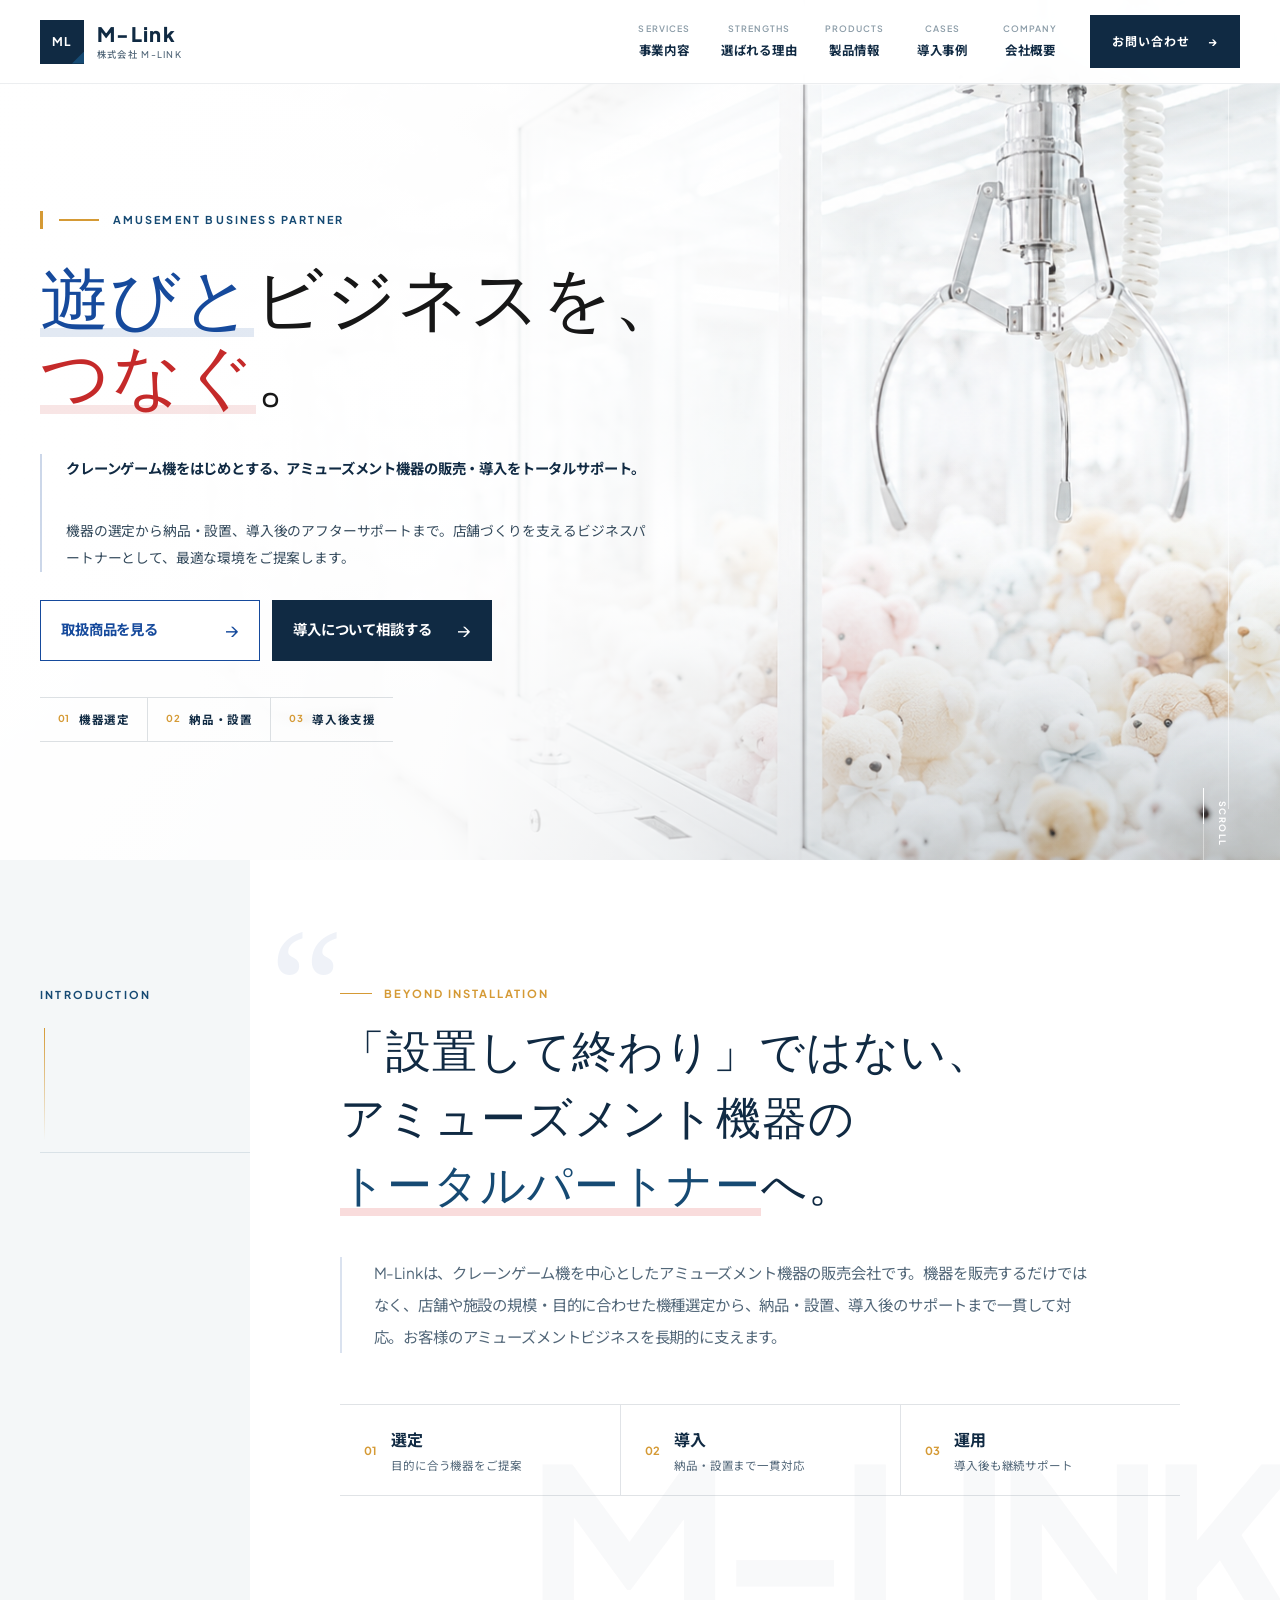
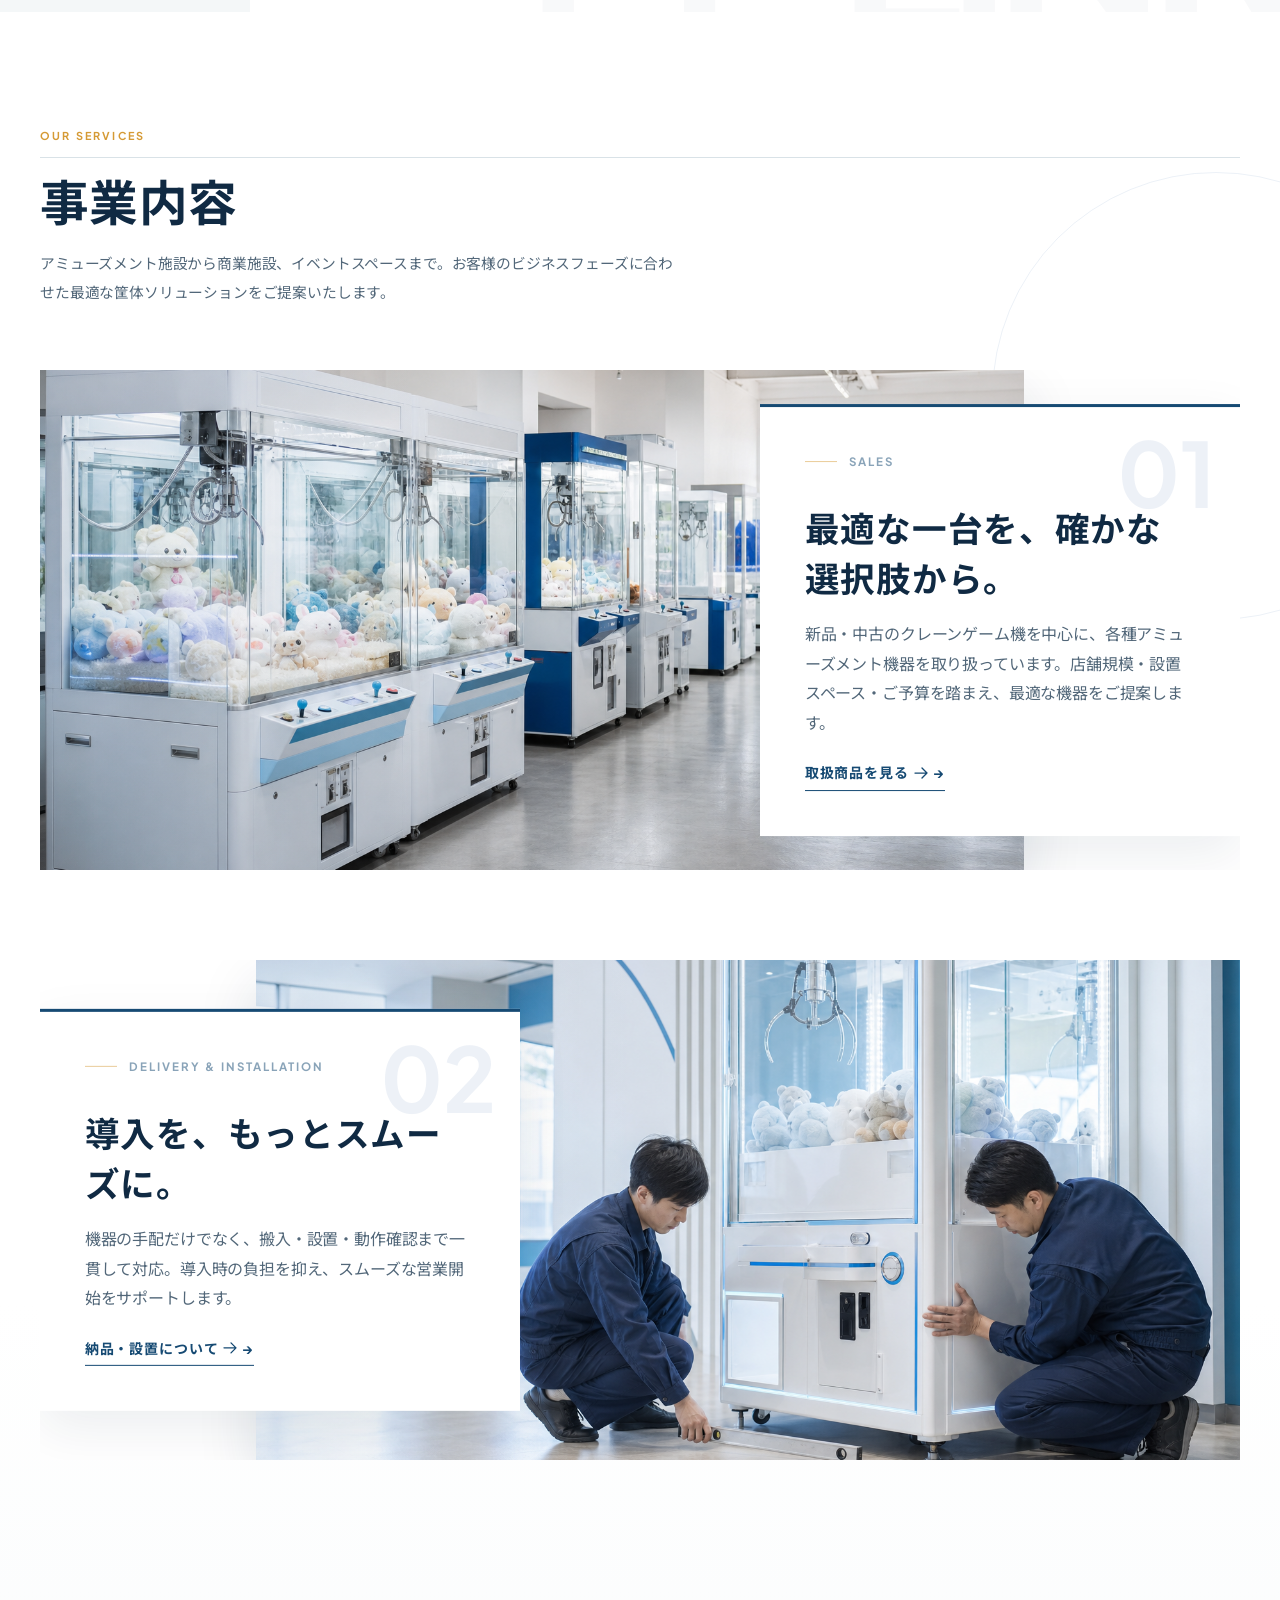
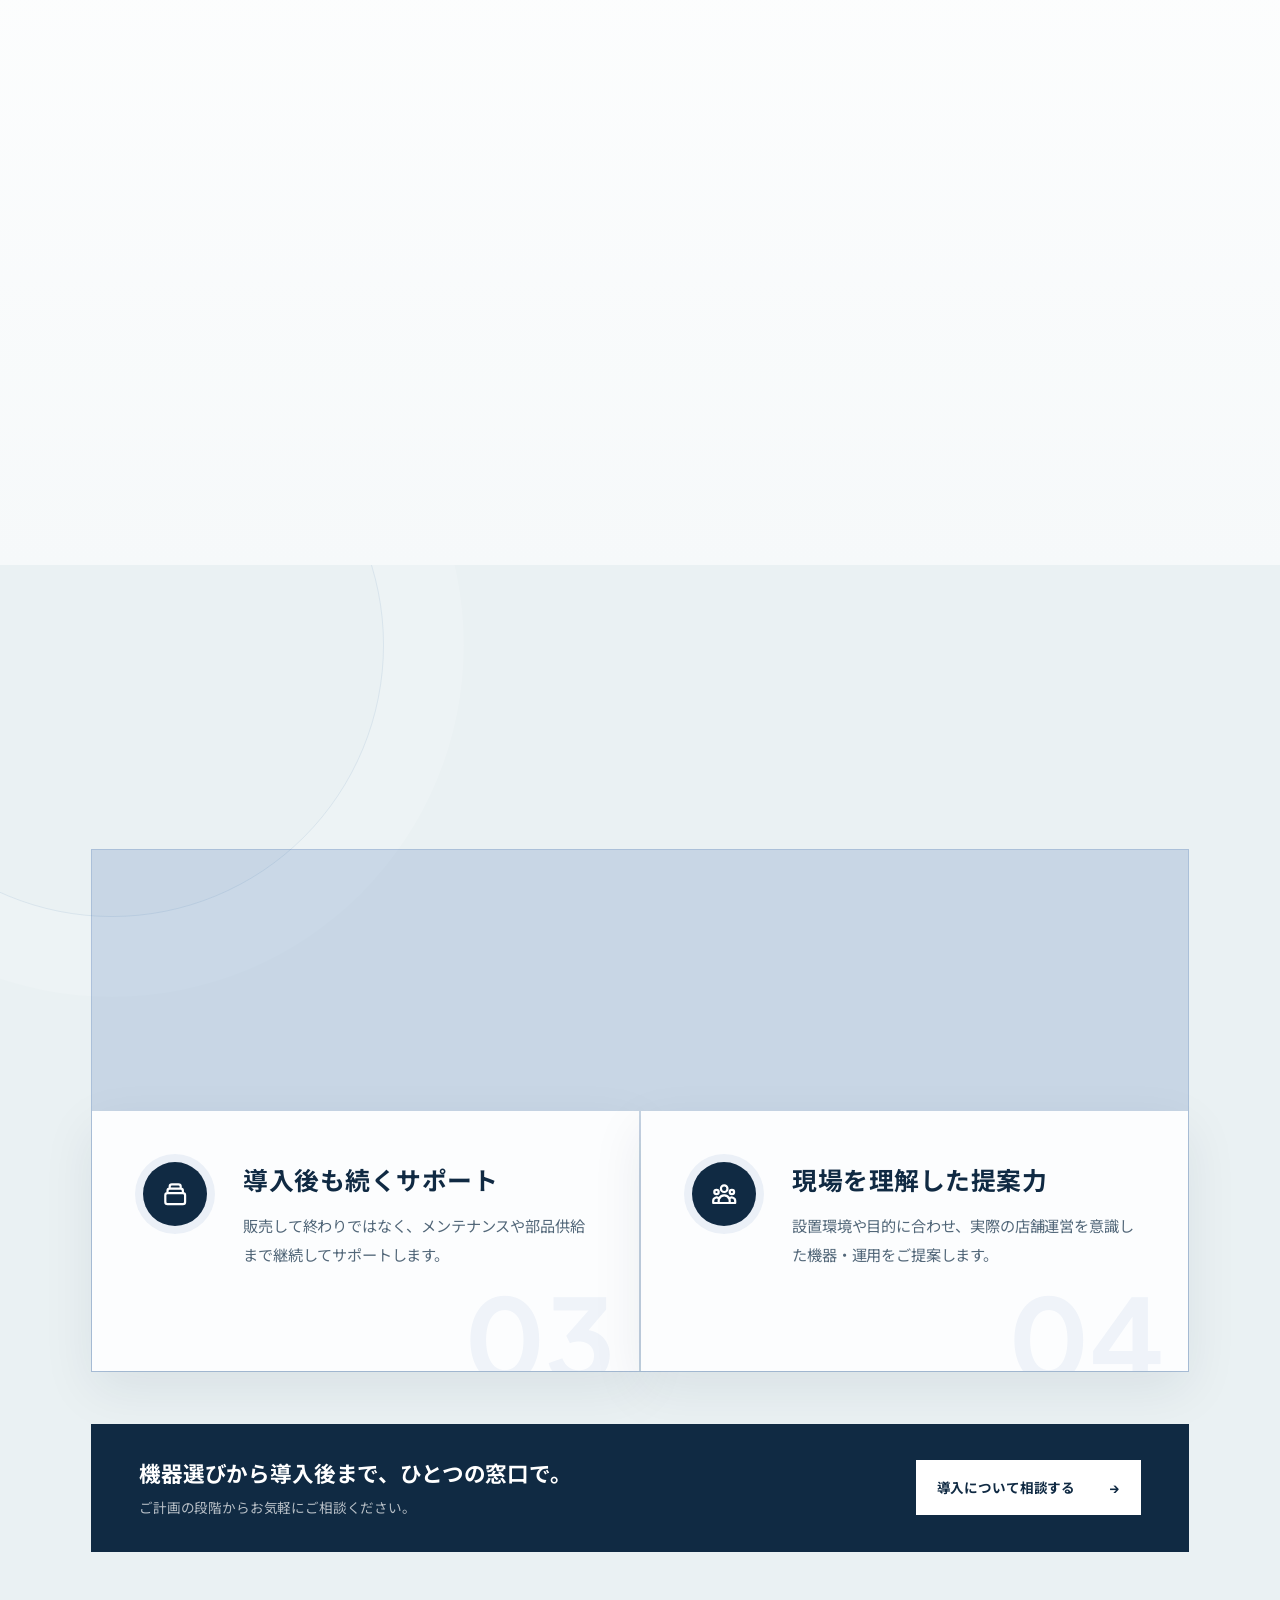
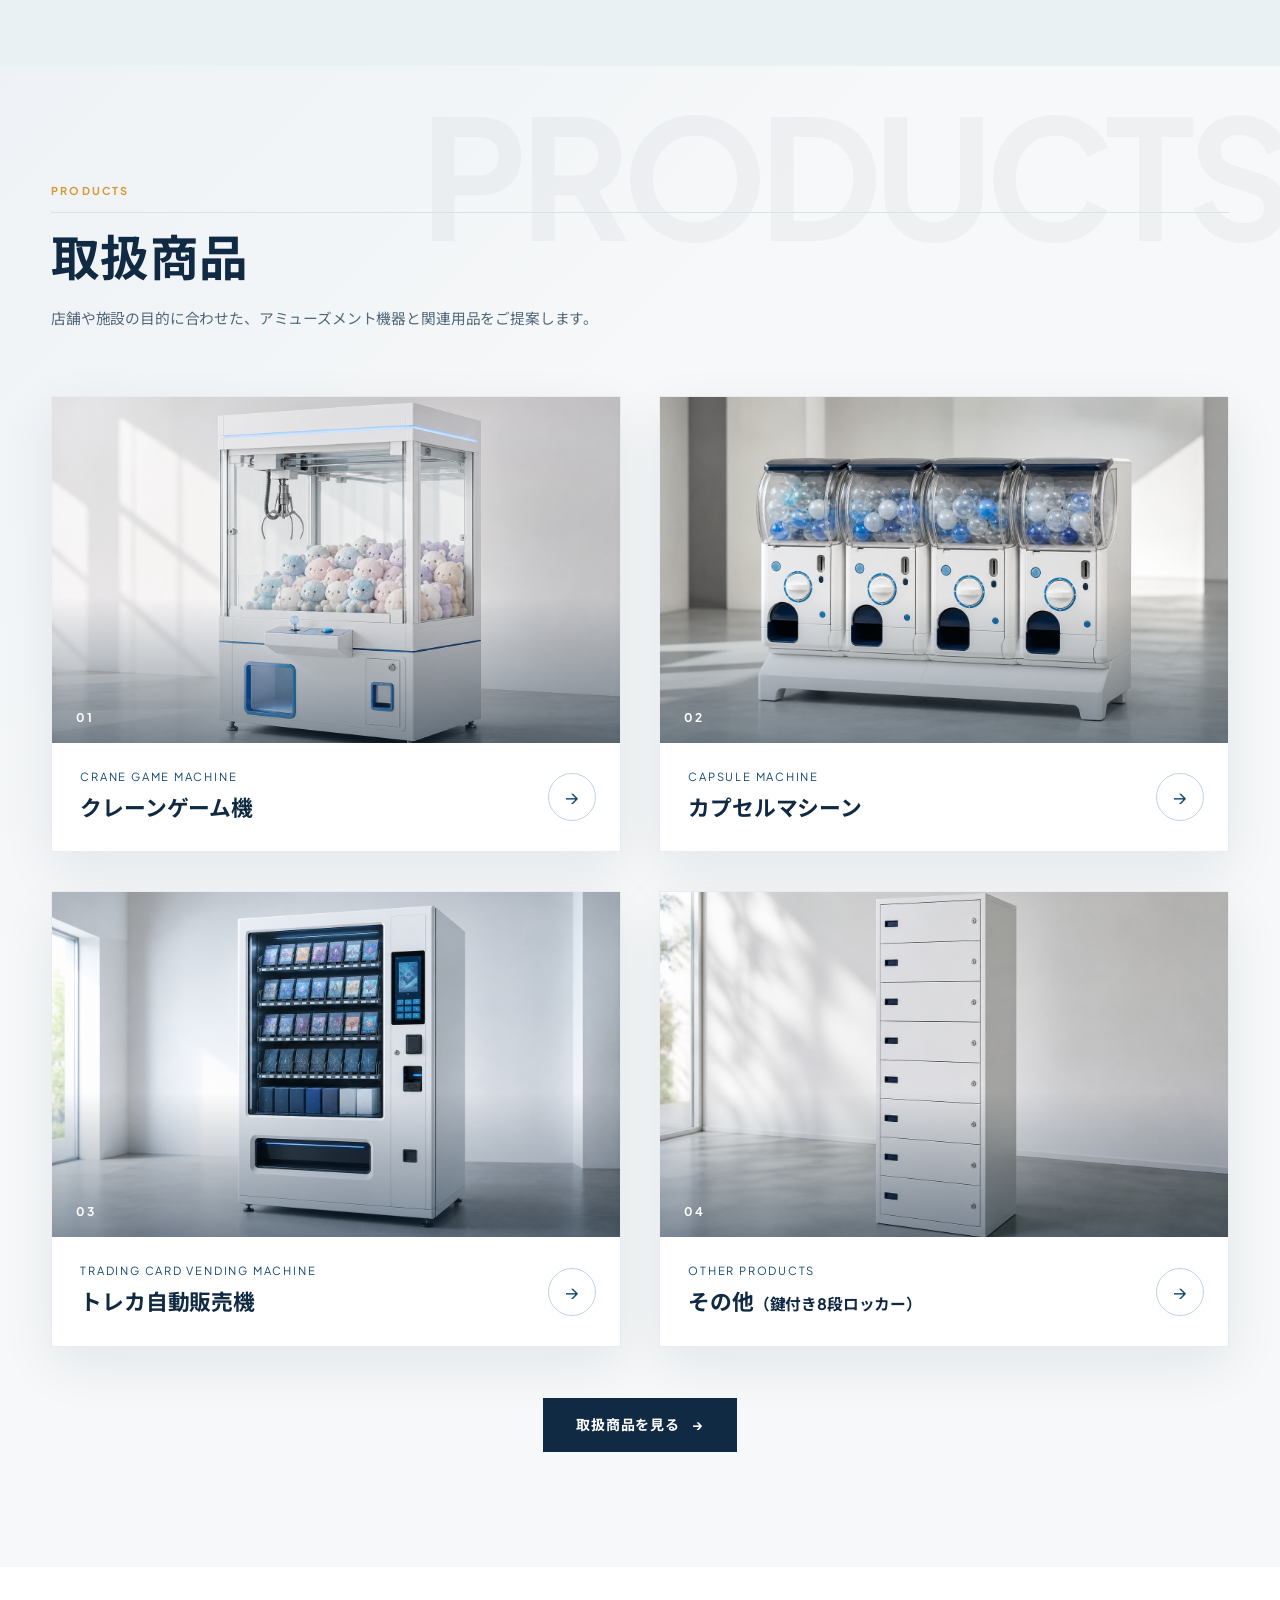
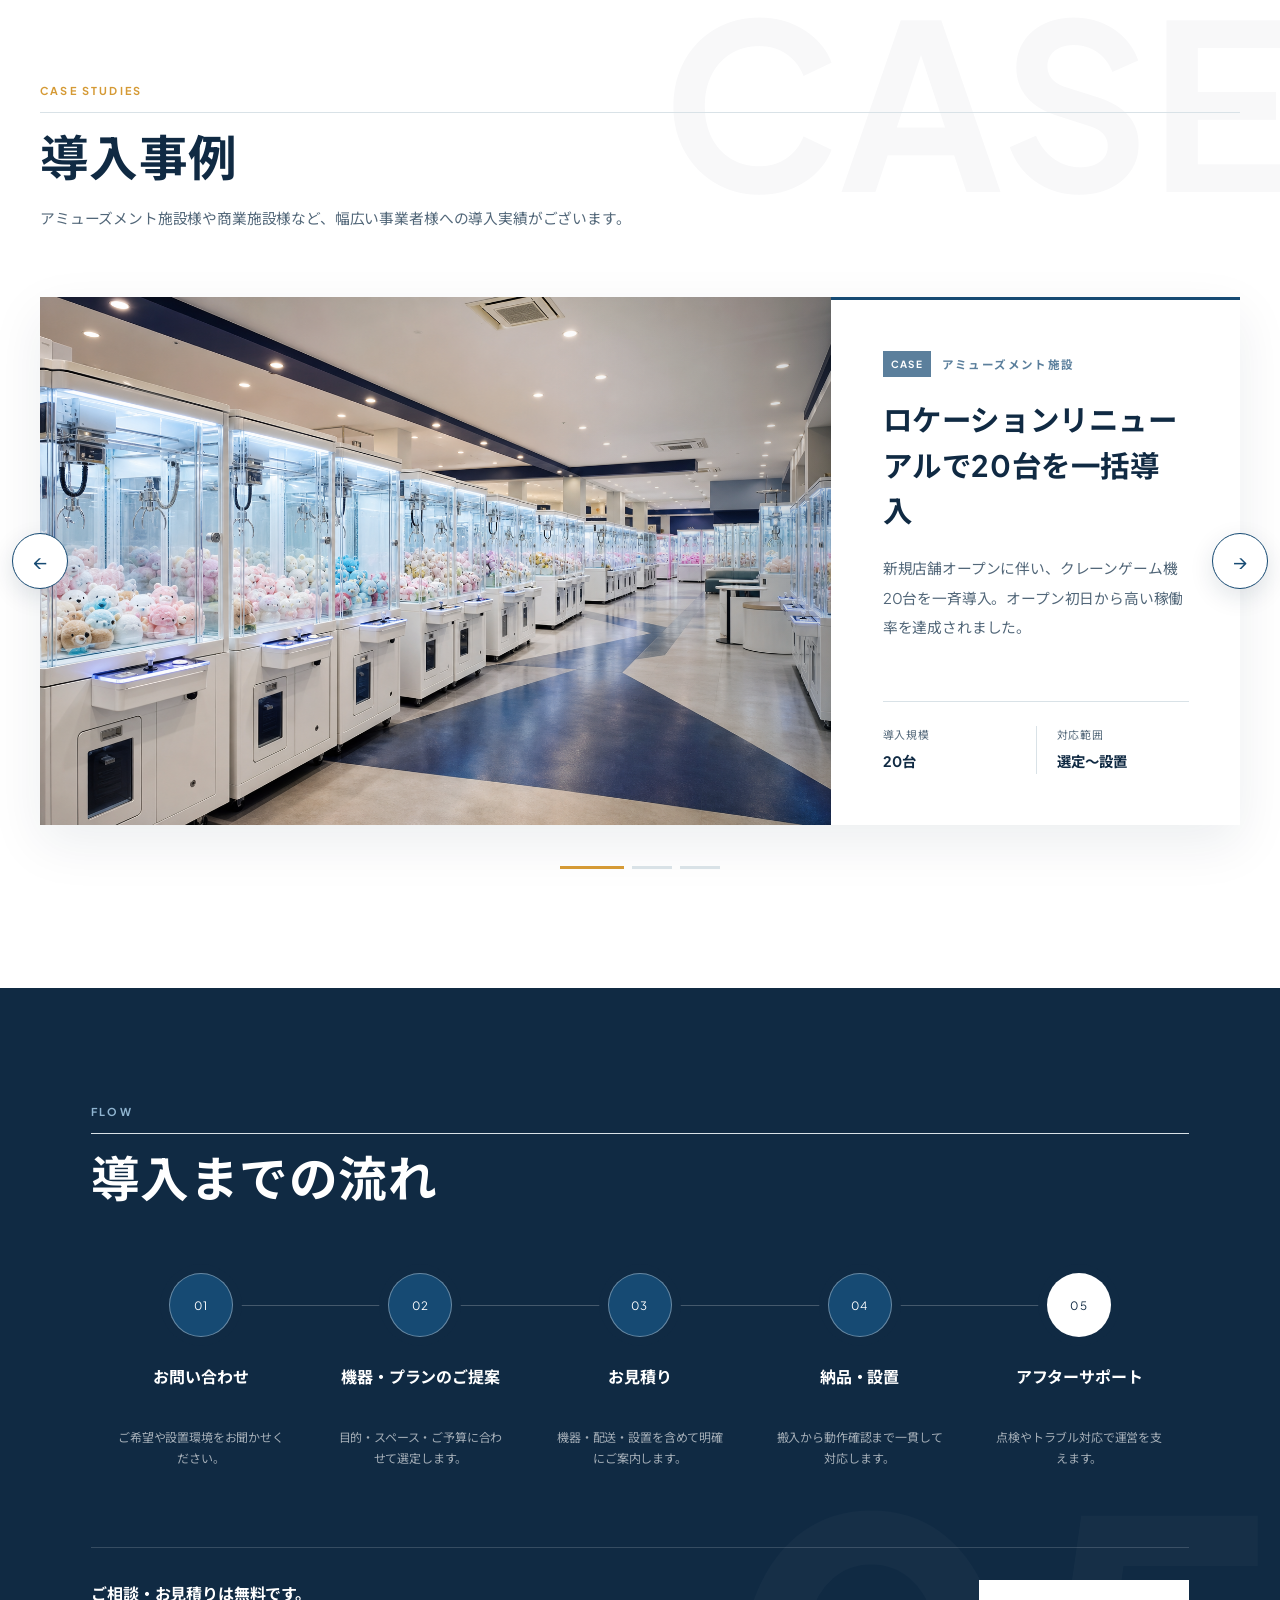
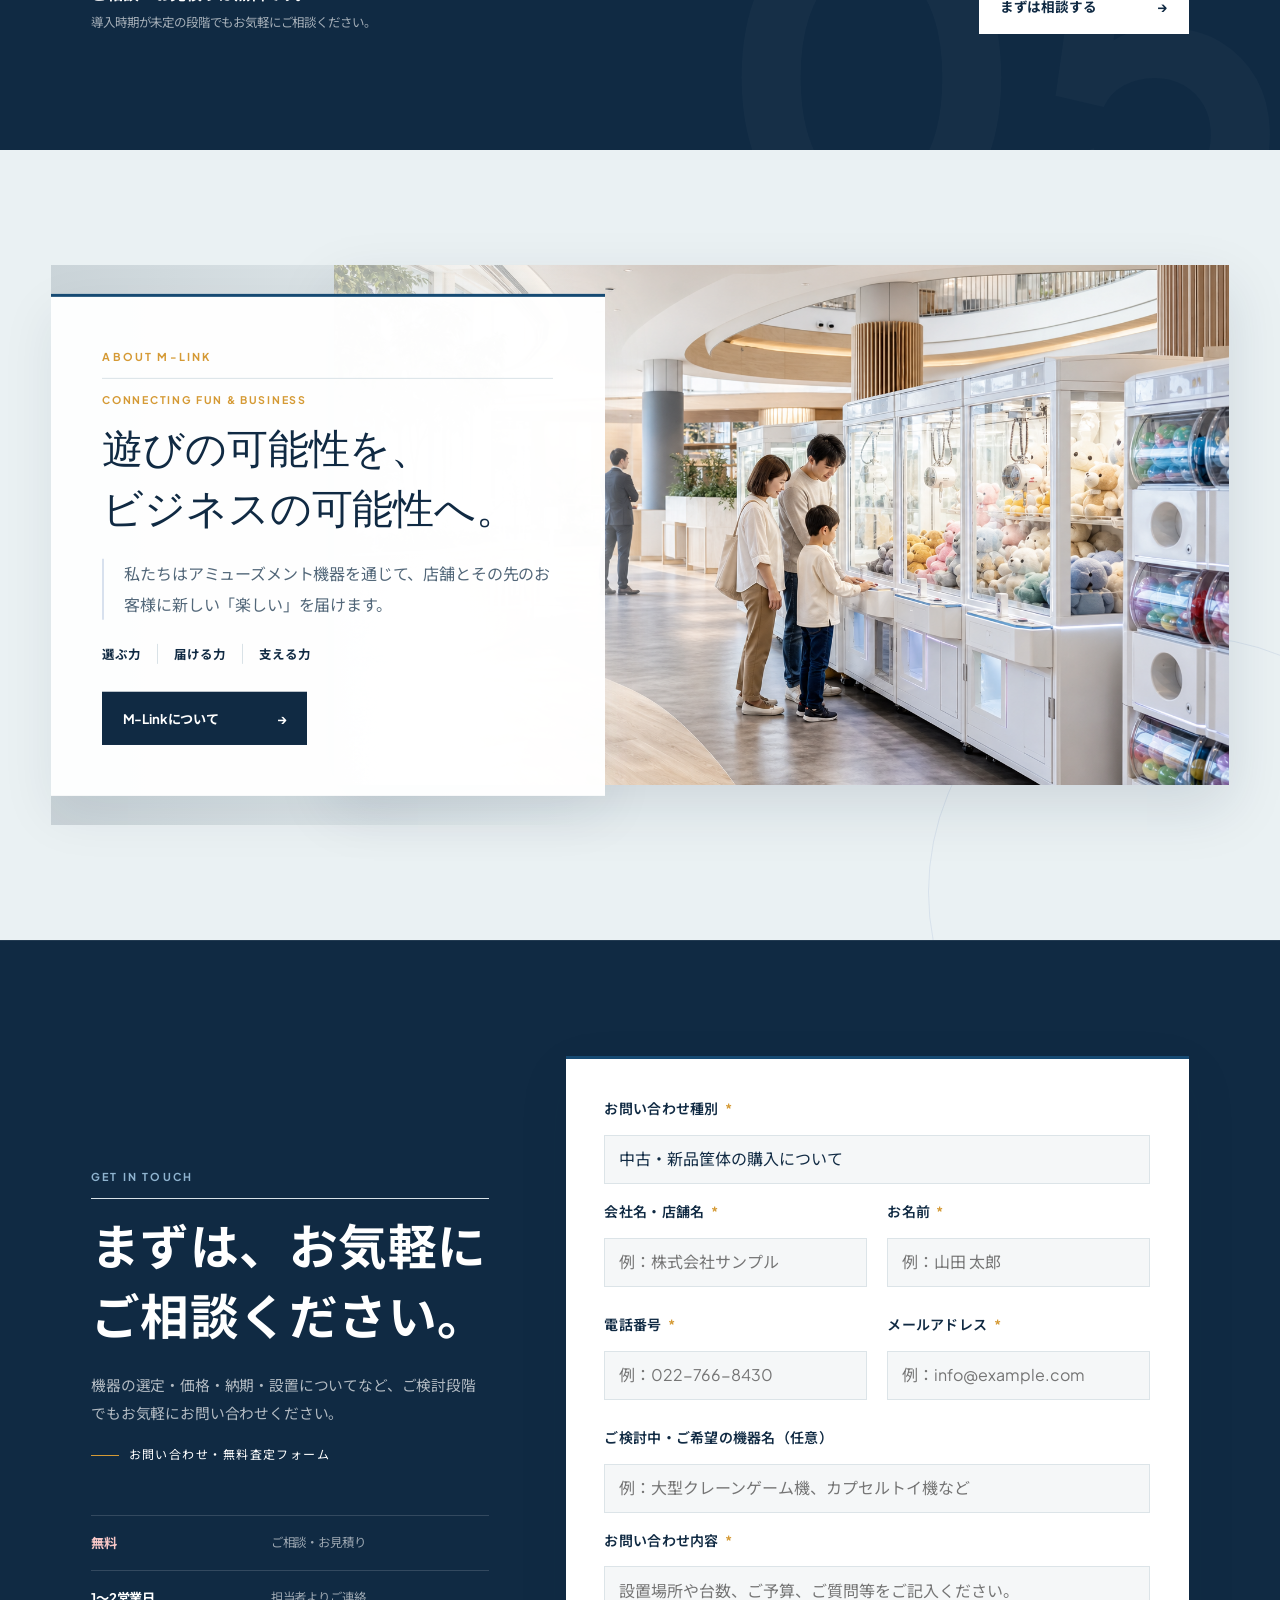
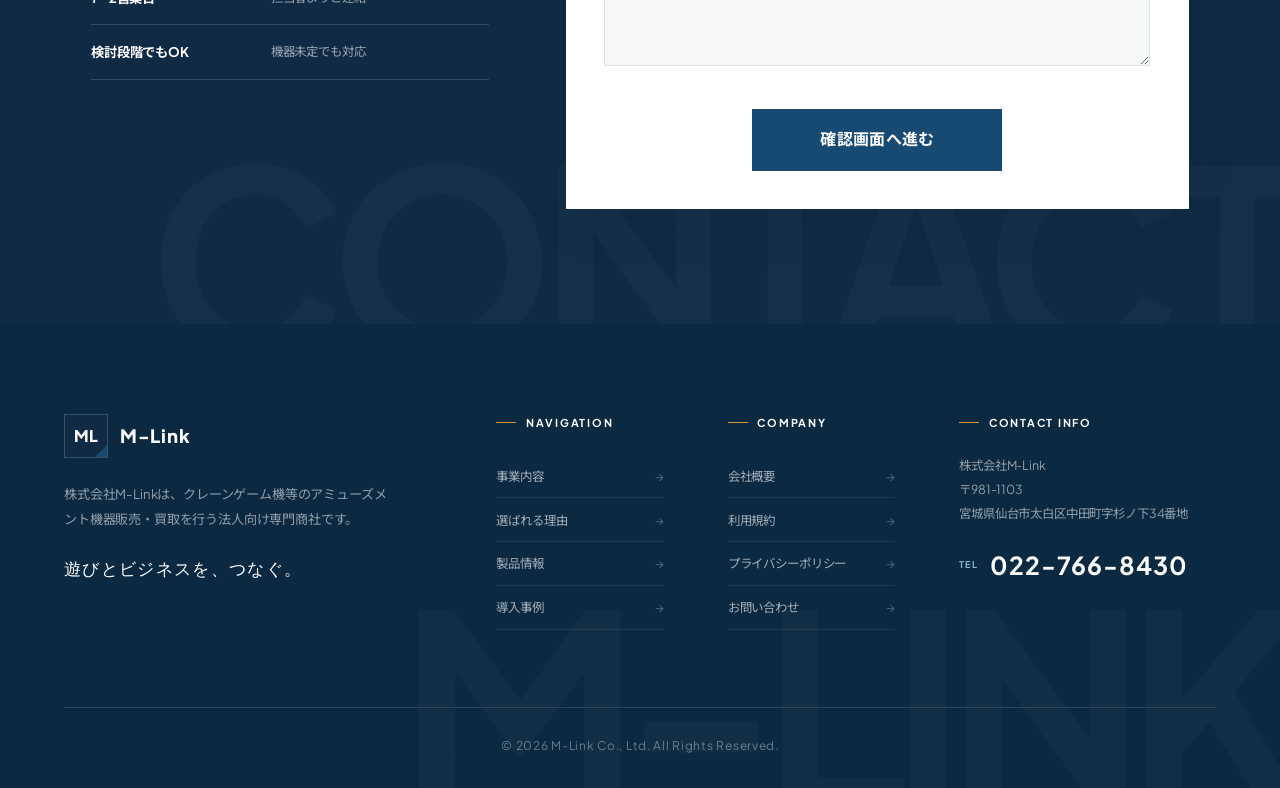
==== commit 6ba12de9: "Add files via upload" ====
--- a/index.html
+++ b/index.html
@@ -278,7 +278,7 @@
         <button class="case-slider__button case-slider__button--prev" type="button" aria-label="前の導入事例へ">←</button>
         <div class="case-slider__viewport">
           <div class="case-slider__track">
-        <div class="case-card fade-up delay-1">
+        <div class="case-card">
           <div class="case-card__img-wrap">
             <img src="assets/images/top/case_large_arcade_generated.png" alt="クレーンゲーム機20台を導入した大型アミューズメント施設" width="1536" height="1024" loading="lazy">
           </div>
@@ -290,7 +290,7 @@
           </div>
         </div>
 
-        <div class="case-card fade-up delay-2">
+        <div class="case-card">
           <div class="case-card__img-wrap">
             <img src="assets/images/top/case_shopping_mall_generated.png" alt="ショッピングモール内のファミリー向けアミューズメントコーナー" width="1536" height="1024" loading="lazy">
           </div>
@@ -302,7 +302,7 @@
           </div>
         </div>
 
-        <div class="case-card fade-up delay-3">
+        <div class="case-card">
           <div class="case-card__img-wrap">
             <img src="assets/images/top/case_leisure_refurbished_generated.png" alt="整備済み中古筐体を導入した複合レジャー施設" width="1536" height="1024" loading="lazy">
           </div>
--- a/assets/css/top.css
+++ b/assets/css/top.css
@@ -2668,6 +2668,12 @@
   border-radius: 0;
   border: 1px solid var(--color-border);
   box-shadow: none;
+  transform: none;
+}
+
+/* Slides are moved horizontally and must not wait for scroll-reveal state. */
+.case-slider .case-card.fade-up {
+  opacity: 1;
   transform: none;
 }
 
@@ -5580,6 +5586,42 @@
   .case-slider .case-card:nth-child(3) .case-card__img-wrap img {
     object-position: 38% center;
   }
+
+  /* Final SP slider layout: keep one complete, visible slide in the viewport. */
+  #case-study .case-slider {
+    display: block;
+    width: 100%;
+  }
+
+  #case-study .case-slider__viewport {
+    display: block;
+    width: 100%;
+    min-width: 0;
+    overflow: hidden;
+  }
+
+  #case-study .case-slider__track {
+    display: flex;
+    width: 100%;
+  }
+
+  #case-study .case-card {
+    display: block;
+    flex: 0 0 100%;
+    width: 100%;
+    min-width: 0;
+    min-height: 0;
+    opacity: 1;
+    visibility: visible;
+  }
+
+  #case-study .case-card__body {
+    min-height: 0;
+  }
+
+  #case-study .case-slider__button {
+    z-index: 5;
+  }
 }
 
 /* About M-Link photography art direction */
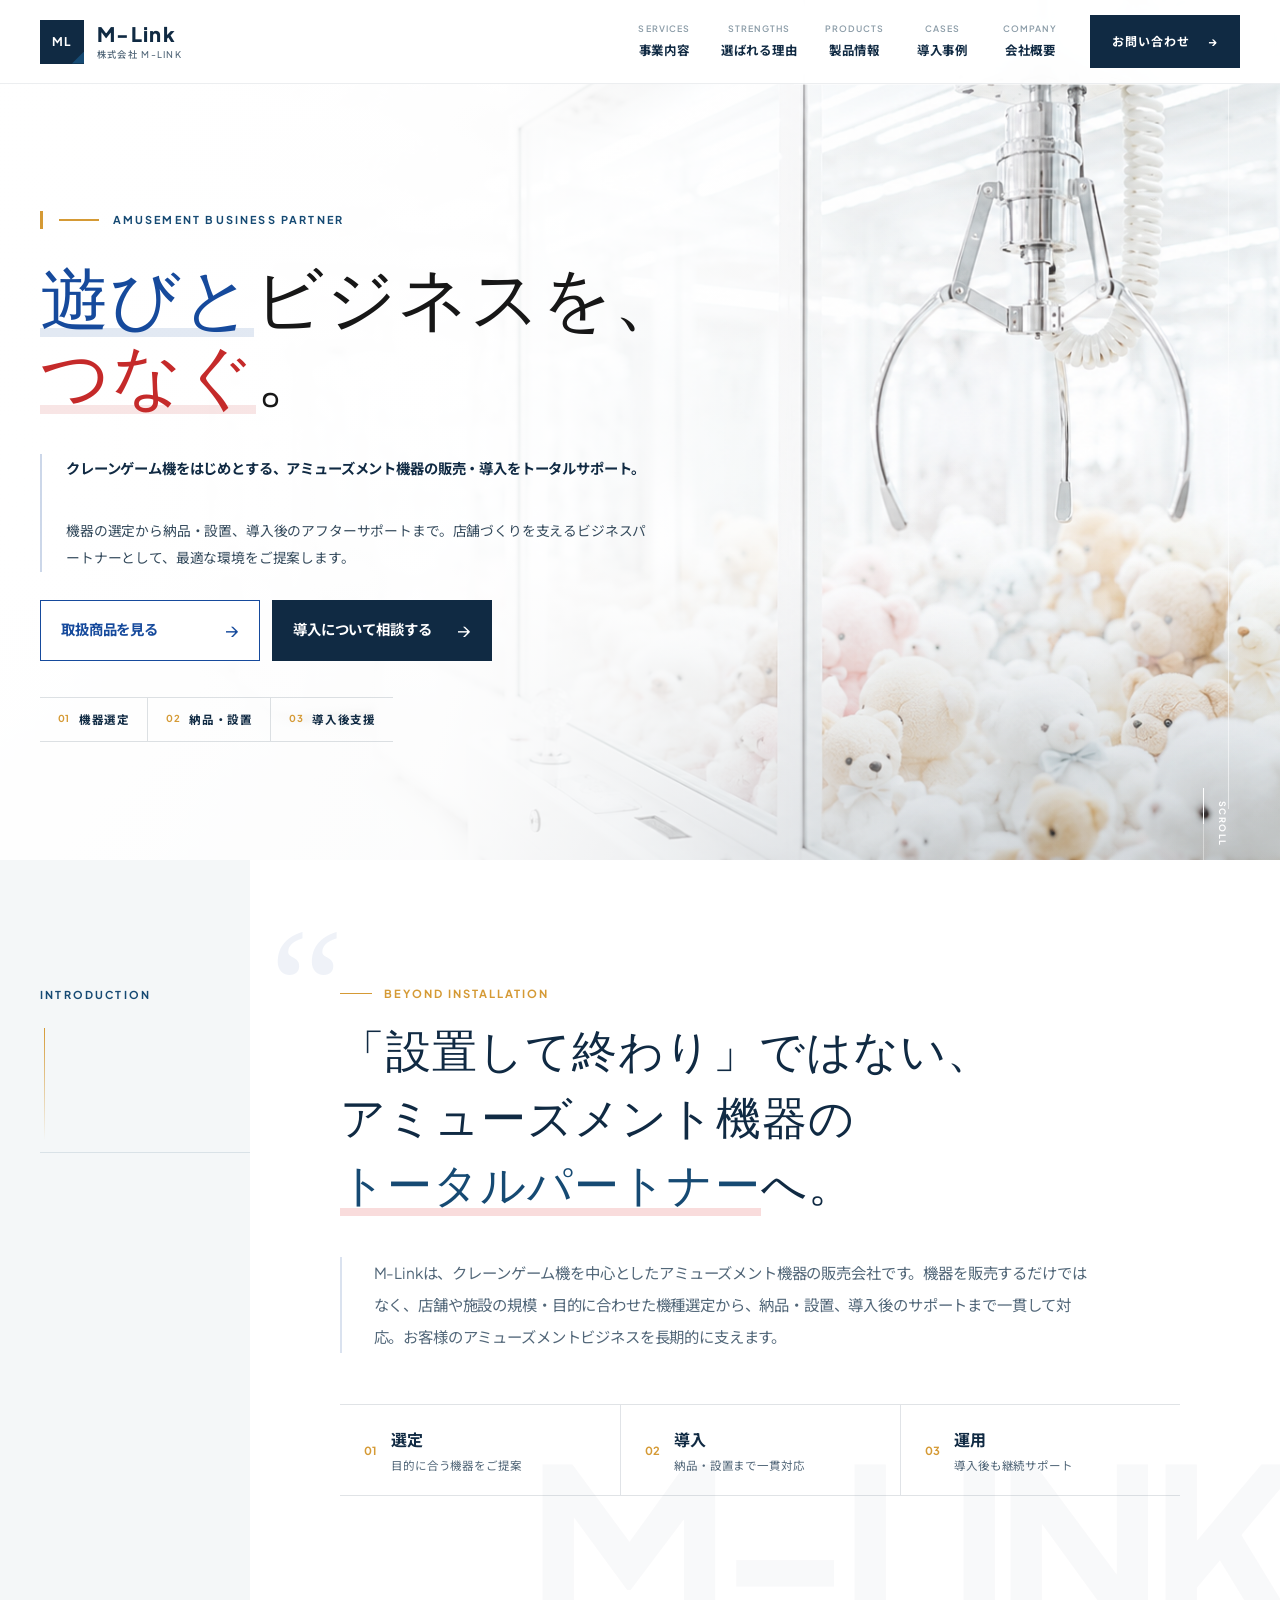
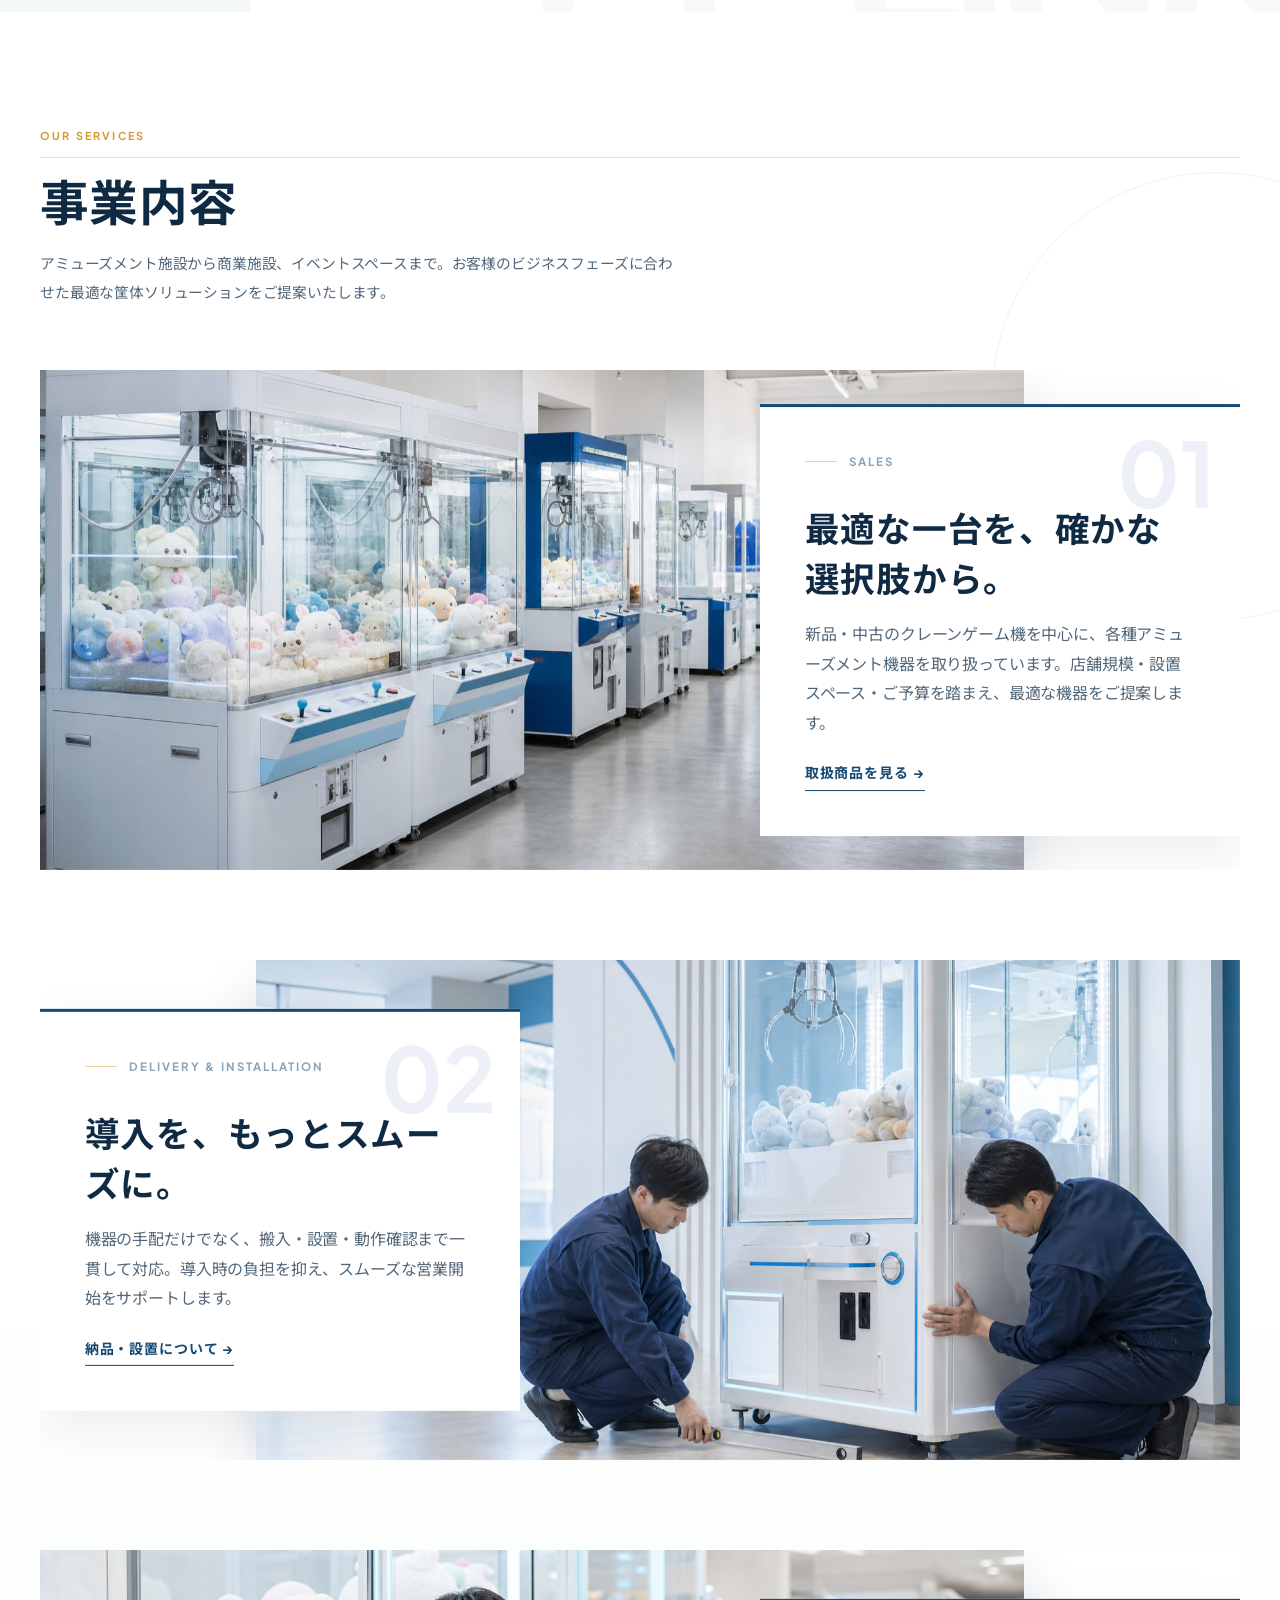
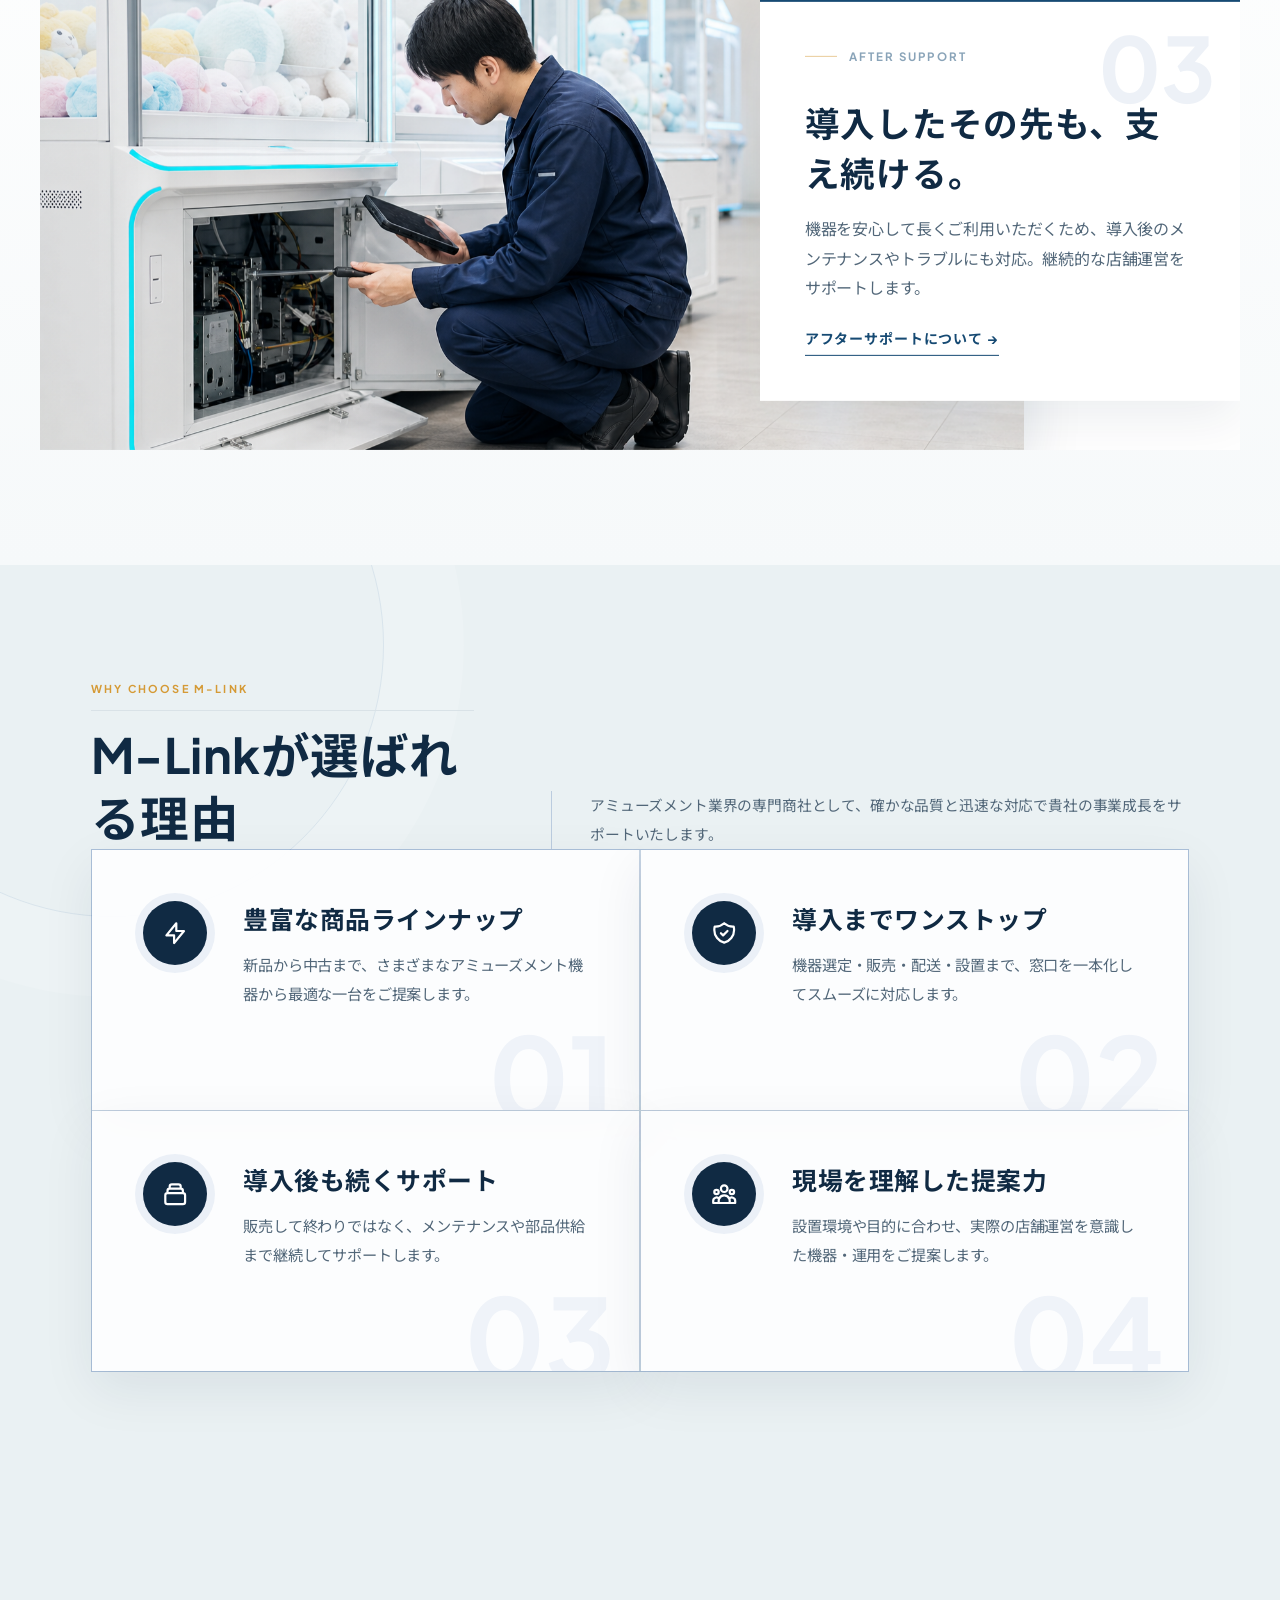
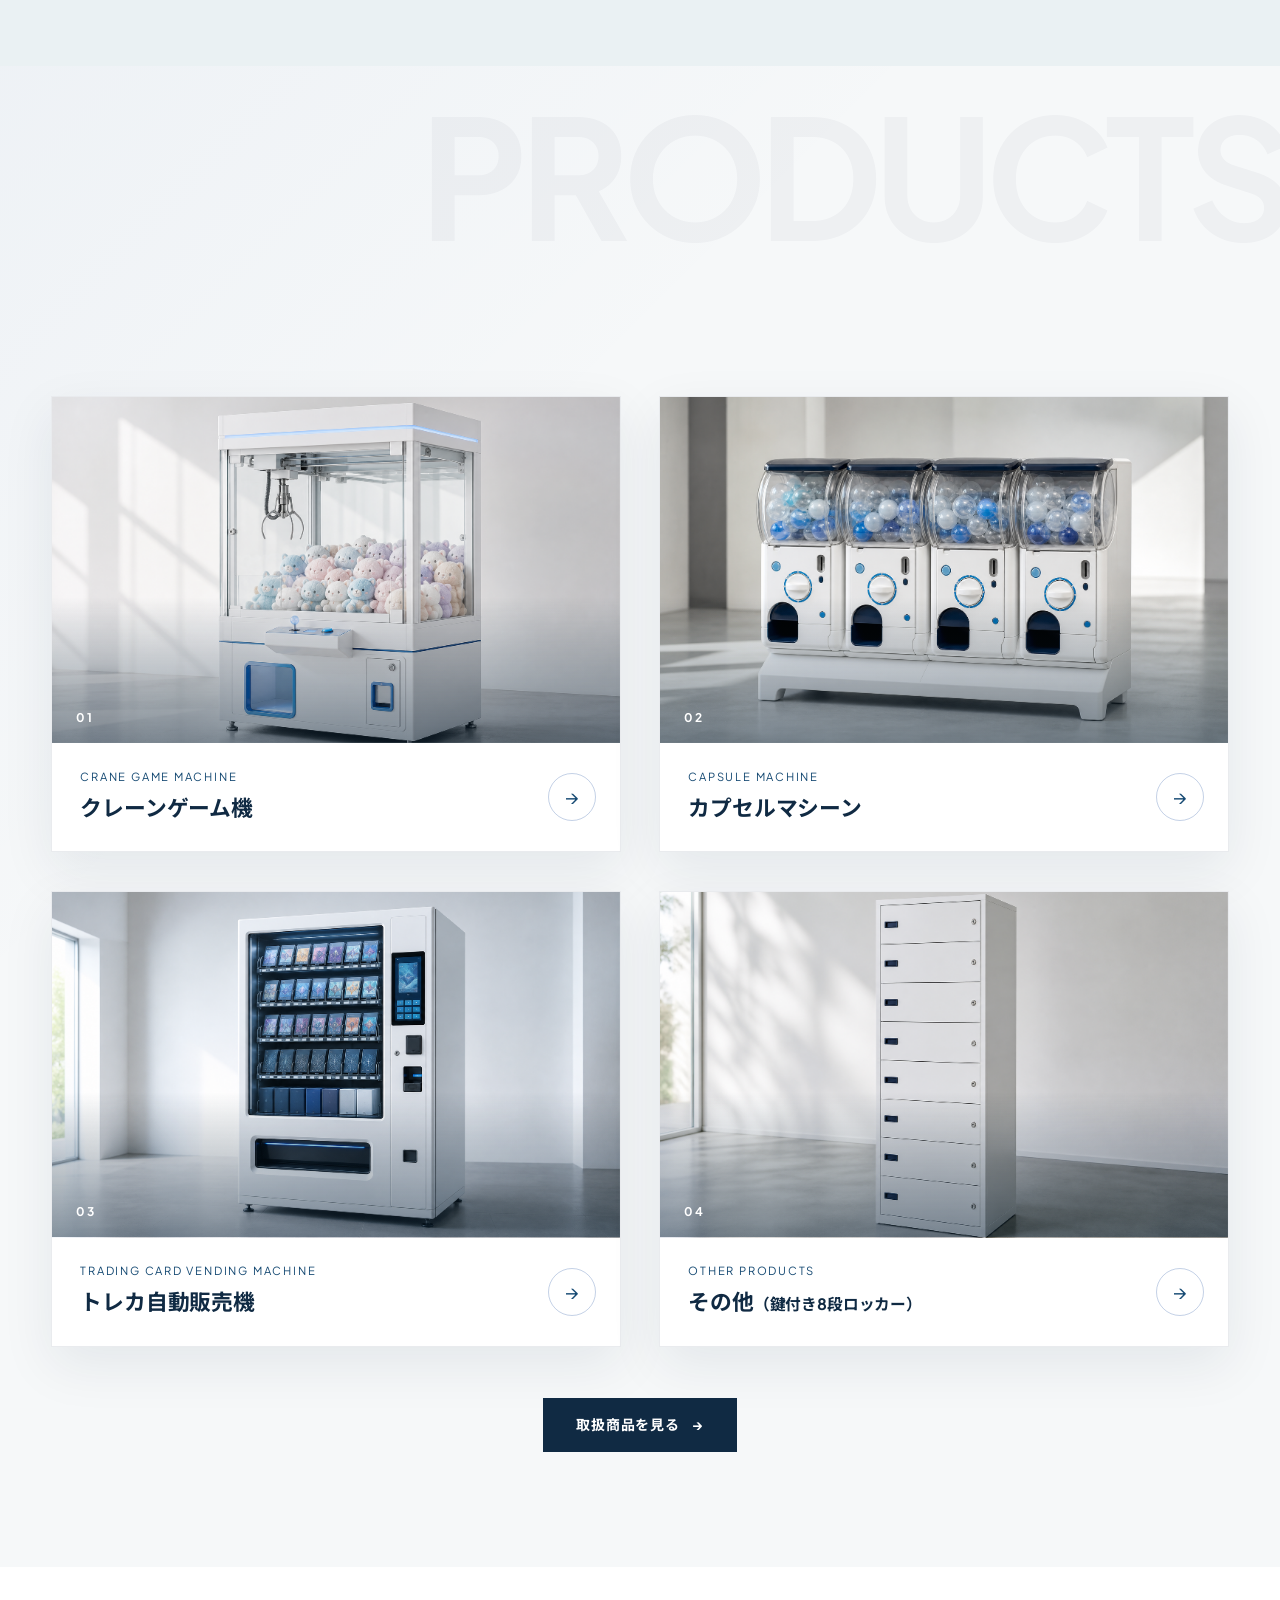
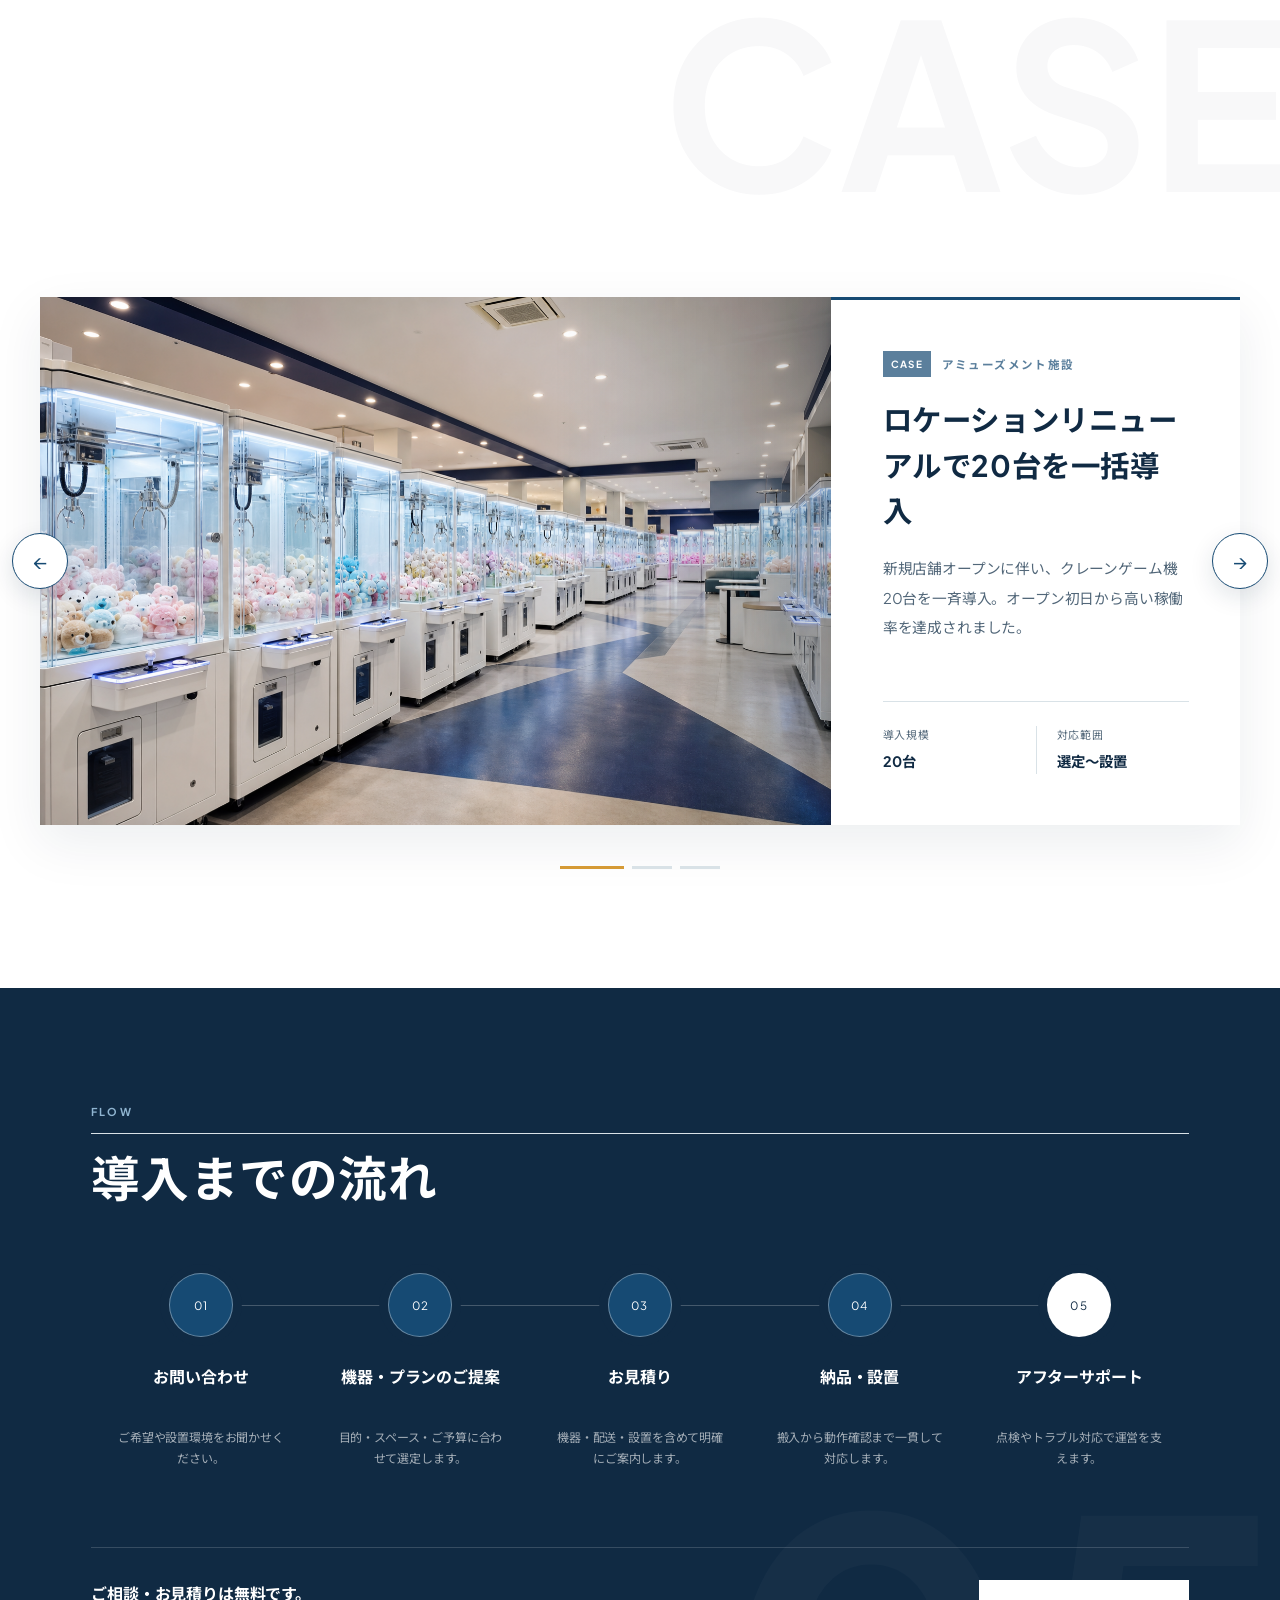
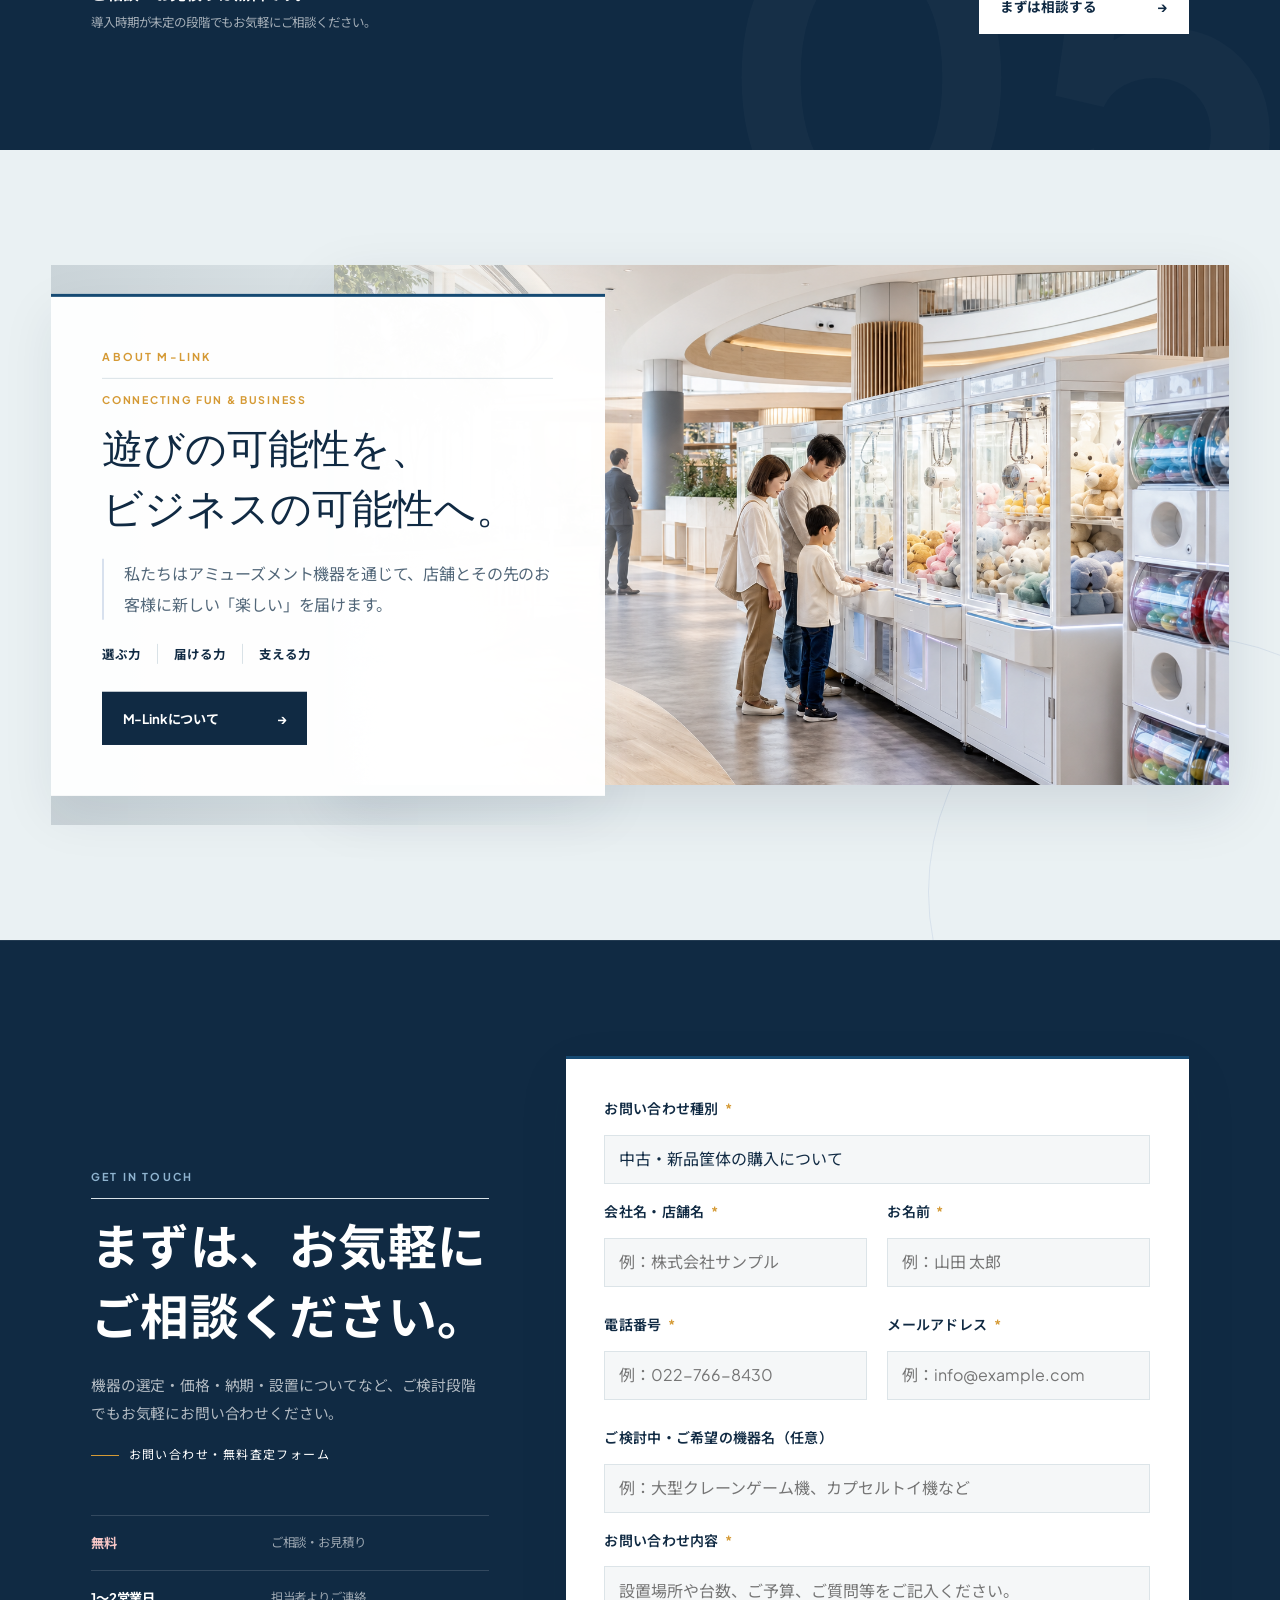
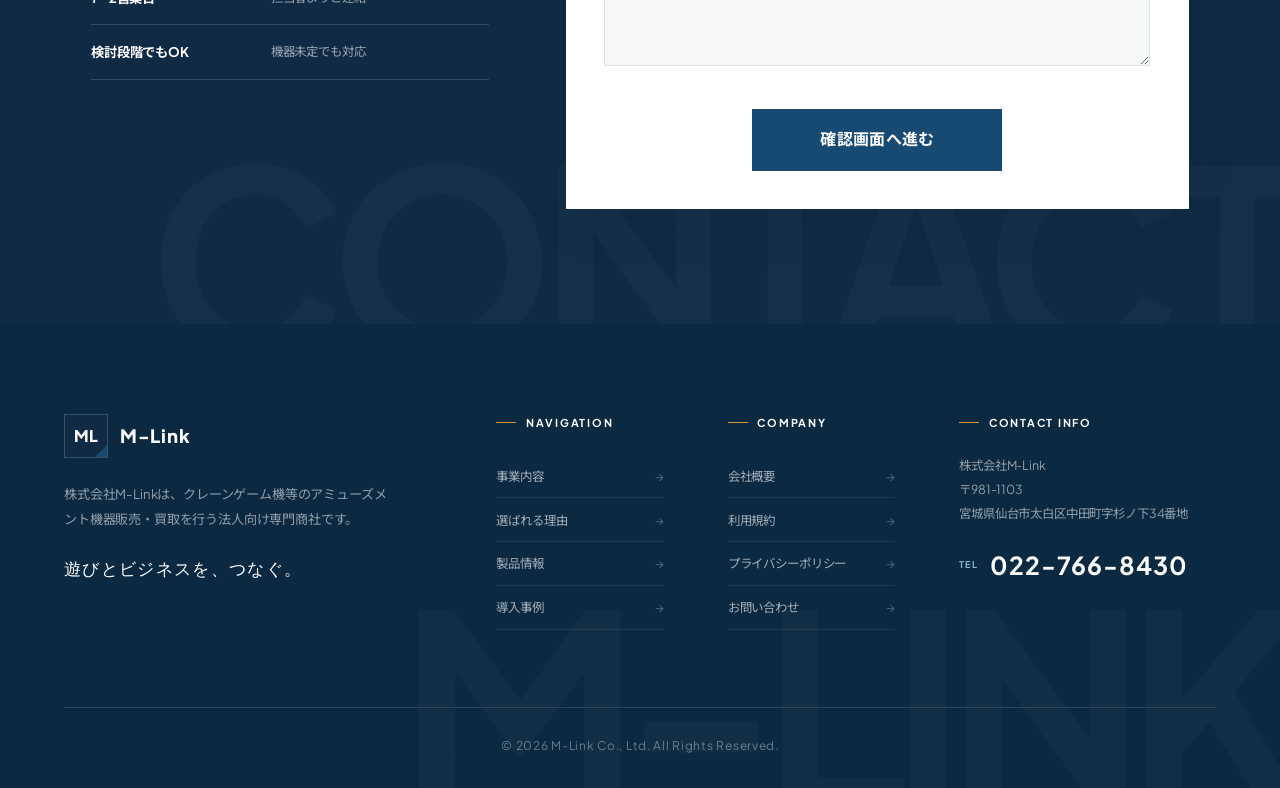
==== commit 3898e738: "Add files via upload" ====
--- a/index.html
+++ b/index.html
@@ -26,8 +26,8 @@
   <!-- CSS -->
   <link rel="stylesheet" href="assets/css/reset.css">
   <link rel="stylesheet" href="assets/css/variables.css">
-  <link rel="stylesheet" href="assets/css/common.css">
-  <link rel="stylesheet" href="assets/css/top.css">
+  <link rel="stylesheet" href="assets/css/common.css?v=20260826-2">
+  <link rel="stylesheet" href="assets/css/top.css?v=20260826-3">
 
   <!-- JSON-LD Structured Data -->
   <script type="application/ld+json">
@@ -152,7 +152,7 @@
             <span class="business-card__number" aria-hidden="true">SALES</span>
             <h3 class="business-card__title">最適な一台を、確かな選択肢から。</h3>
             <p class="business-card__desc">新品・中古のクレーンゲーム機を中心に、各種アミューズメント機器を取り扱っています。店舗規模・設置スペース・ご予算を踏まえ、最適な機器をご提案します。</p>
-            <a href="products/" class="link-arrow" id="biz-used-link">取扱商品を見る <svg width="16" height="16" fill="none" viewBox="0 0 24 24" stroke="currentColor"><path stroke-linecap="round" stroke-linejoin="round" stroke-width="2" d="M13.5 4.5L21 12m0 0l-7.5 7.5M21 12H3"/></svg></a>
+            <a href="products/" class="link-arrow" id="biz-used-link">取扱商品を見る</a>
           </div>
         </div>
 
@@ -171,7 +171,7 @@
             <span class="business-card__number" aria-hidden="true">DELIVERY & INSTALLATION</span>
             <h3 class="business-card__title">導入を、もっとスムーズに。</h3>
             <p class="business-card__desc">機器の手配だけでなく、搬入・設置・動作確認まで一貫して対応。導入時の負担を抑え、スムーズな営業開始をサポートします。</p>
-            <a href="#contact-form-section" class="link-arrow" id="biz-new-link">納品・設置について <svg width="16" height="16" fill="none" viewBox="0 0 24 24" stroke="currentColor"><path stroke-linecap="round" stroke-linejoin="round" stroke-width="2" d="M13.5 4.5L21 12m0 0l-7.5 7.5M21 12H3"/></svg></a>
+            <a href="#contact-form-section" class="link-arrow" id="biz-new-link">納品・設置について</a>
           </div>
         </div>
 
@@ -190,7 +190,7 @@
             <span class="business-card__number" aria-hidden="true">AFTER SUPPORT</span>
             <h3 class="business-card__title">導入したその先も、支え続ける。</h3>
             <p class="business-card__desc">機器を安心して長くご利用いただくため、導入後のメンテナンスやトラブルにも対応。継続的な店舗運営をサポートします。</p>
-            <a href="#contact-form-section" class="link-arrow" id="biz-service-link">アフターサポートについて <svg width="16" height="16" fill="none" viewBox="0 0 24 24" stroke="currentColor"><path stroke-linecap="round" stroke-linejoin="round" stroke-width="2" d="M13.5 4.5L21 12m0 0l-7.5 7.5M21 12H3"/></svg></a>
+            <a href="#contact-form-section" class="link-arrow" id="biz-service-link">アフターサポートについて</a>
           </div>
         </div>
 
--- a/assets/css/common.css
+++ b/assets/css/common.css
@@ -1076,3 +1076,15 @@
 @media(max-width:1248px){body .header__inner,body .footer>.container{padding-inline:1.5rem}body .header__nav-link{min-width:78px;padding-inline:.55rem}}
 @media(max-width:1024px){body .header,body .header.scrolled{height:72px}body .header__inner{padding-inline:1.25rem}body .header__nav{display:none}body .header__hamburger{display:flex;width:46px;height:46px;padding:13px 10px;background:#f4f7f8;border:1px solid var(--color-border)}body .header__mobile-nav{top:72px;max-width:420px;padding:1.5rem clamp(1.5rem,6vw,3rem) 3rem;background:rgba(255,255,255,.99);box-shadow:-20px 20px 60px rgba(16,42,67,.14)}body .header__mobile-nav-link{position:relative;padding:1.15rem 0;color:var(--color-navy);font-size:1rem}body .header__mobile-nav-link::after{content:"→";position:absolute;right:0;color:#9aabb6}body .footer__grid{grid-template-columns:1.4fr 1fr 1fr}body .footer__grid>div:last-child{grid-column:1/-1;padding-top:2rem;border-top:1px solid rgba(255,255,255,.1)}}
 @media(max-width:640px){body .header__inner,body .footer>.container{padding-inline:1rem}body .header__logo-mark{width:38px;height:38px}body .header__logo-name{font-size:1.05rem}body .footer__grid{grid-template-columns:1fr 1fr;gap:2.5rem 1.5rem}body .footer__grid>div:first-child,body .footer__grid>div:last-child{grid-column:1/-1}body .footer__bottom{align-items:center;text-align:center}}
+
+/* Keep the desktop navigation underline animation consistent on every page. */
+body .header__nav-link::after {
+  transform: scaleX(0);
+  transform-origin: left center;
+  transition: transform 0.34s cubic-bezier(0.22, 1, 0.36, 1);
+}
+
+body .header__nav-link:hover::after,
+body .header__nav-link.is-current::after {
+  transform: scaleX(1);
+}
--- a/assets/css/top.css
+++ b/assets/css/top.css
@@ -4616,11 +4616,13 @@
 }
 
 .case-slider .case-card__img-wrap img {
-  transition: transform 700ms cubic-bezier(0.22, 1, 0.36, 1);
+  transform: scale(1);
+  transition: transform 1.15s cubic-bezier(0.22, 0.61, 0.36, 1);
+  will-change: transform;
 }
 
 .case-slider .case-card:hover .case-card__img-wrap img {
-  transform: scale(1.025);
+  transform: scale(1.035);
 }
 
 .case-slider .case-card__body {
@@ -5268,12 +5270,6 @@
   }
 }
 
-@media (prefers-reduced-motion: reduce) {
-  .hero__scroll i::after {
-    animation: none;
-  }
-}
-
 /* ============================================================
    Whole-page refinement layer
    Harmonizes rhythm, typography, surfaces and interaction states.
@@ -5531,19 +5527,6 @@
   }
 }
 
-@media (prefers-reduced-motion: reduce) {
-  html {
-    scroll-behavior: auto;
-  }
-
-  *, *::before, *::after {
-    animation-duration: 0.01ms !important;
-    animation-iteration-count: 1 !important;
-    scroll-behavior: auto !important;
-    transition-duration: 0.01ms !important;
-  }
-}
-
 /* Case-study photography sizing and art direction */
 @media (min-width: 901px) {
   .case-slider .case-card {
@@ -5634,3 +5617,18 @@
     object-position: 66% center;
   }
 }
+
+/* Unified, gentle image zoom for interactive cards on the top page. */
+.business-card__img-wrap img,
+.product-tile img,
+.case-slider .case-card__img-wrap img {
+  transform: scale(1);
+  transition: transform 1.15s cubic-bezier(0.22, 0.61, 0.36, 1);
+  will-change: transform;
+}
+
+.business-card:hover .business-card__img-wrap img,
+.product-tile:hover img,
+.case-slider .case-card:hover .case-card__img-wrap img {
+  transform: scale(1.035);
+}
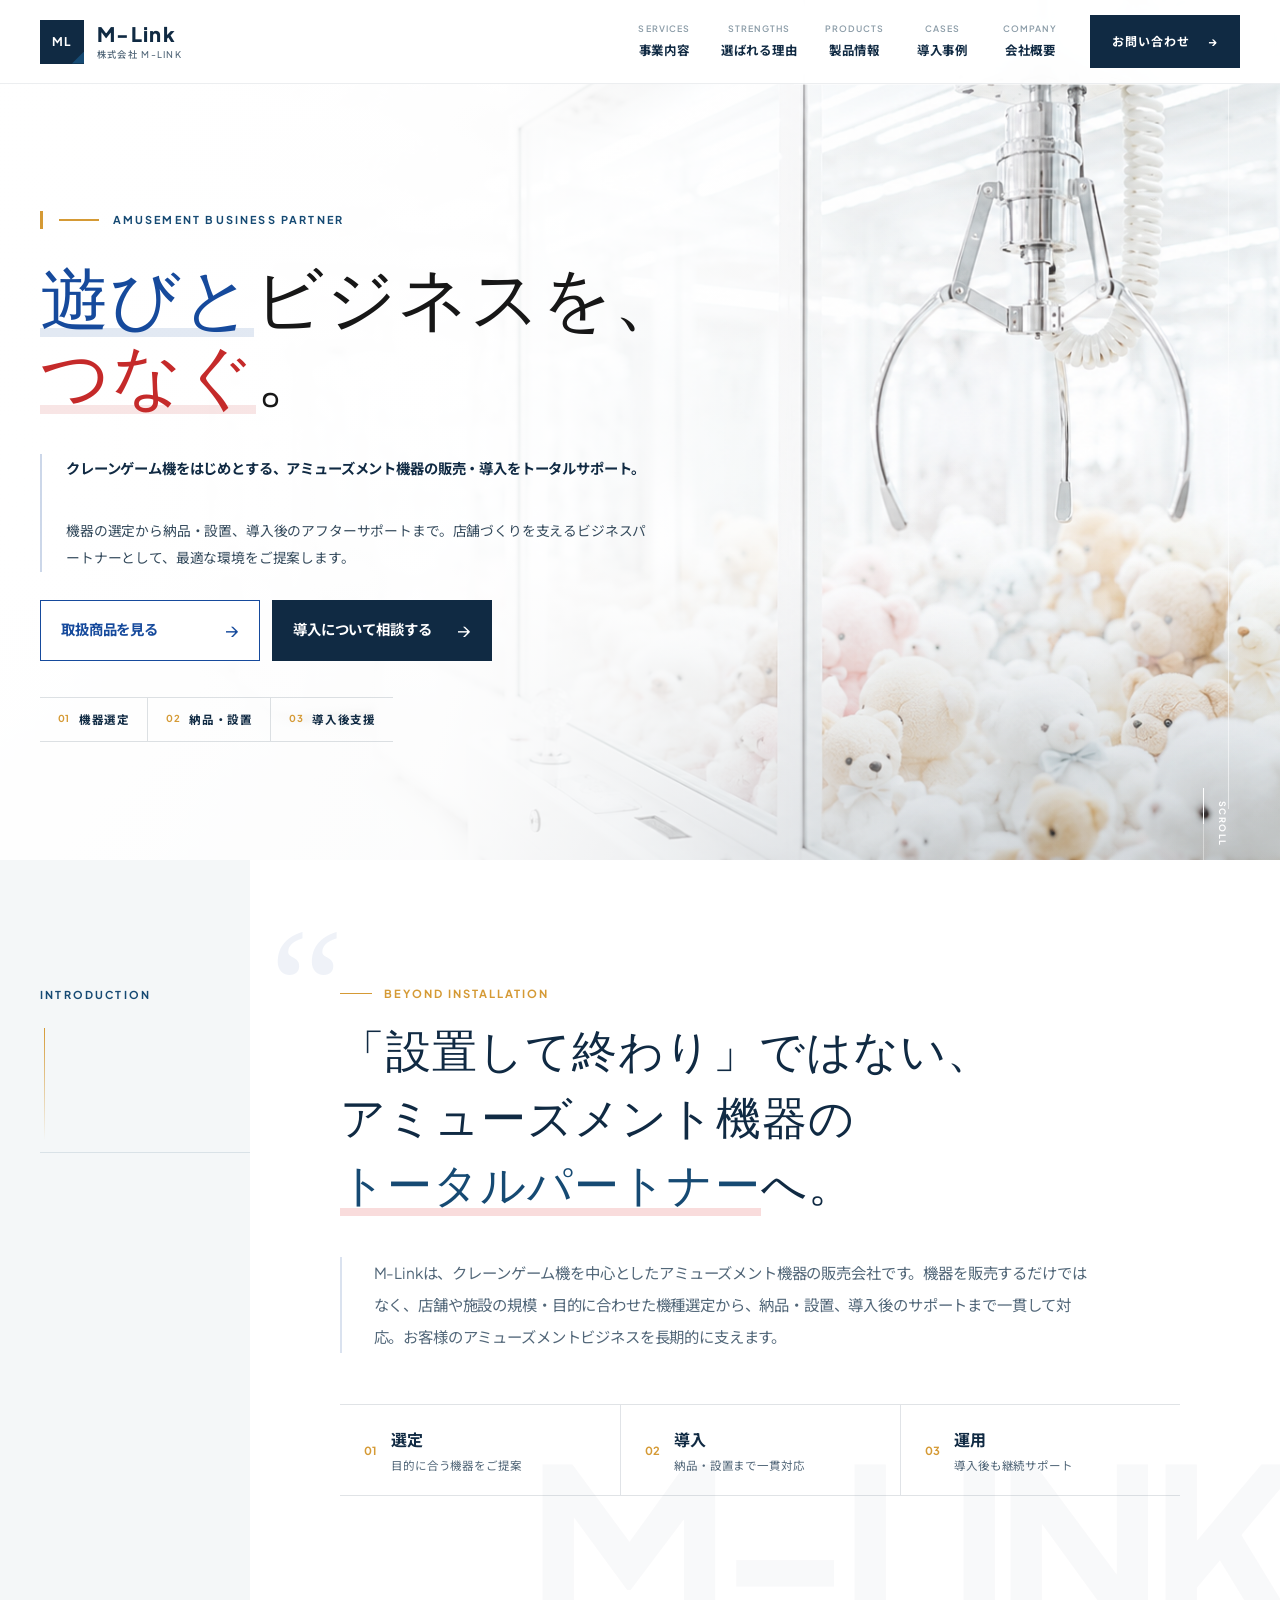
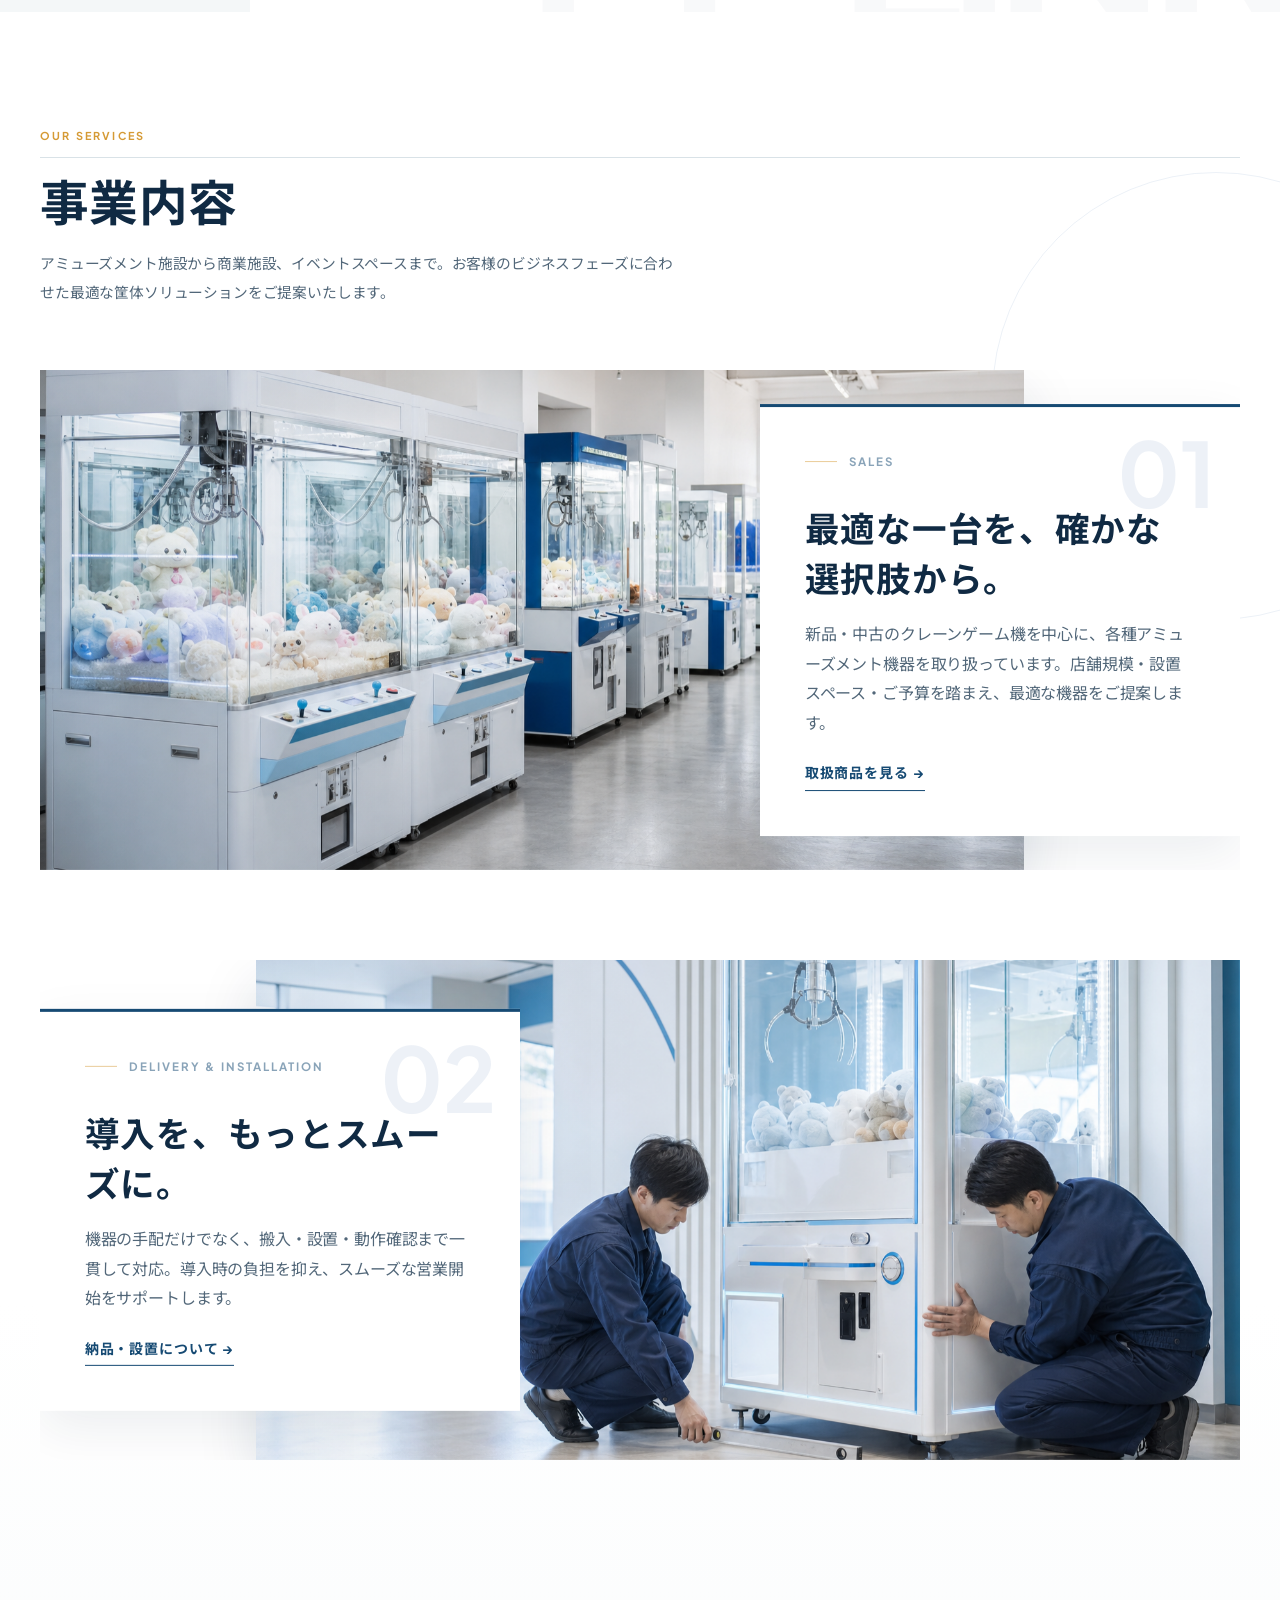
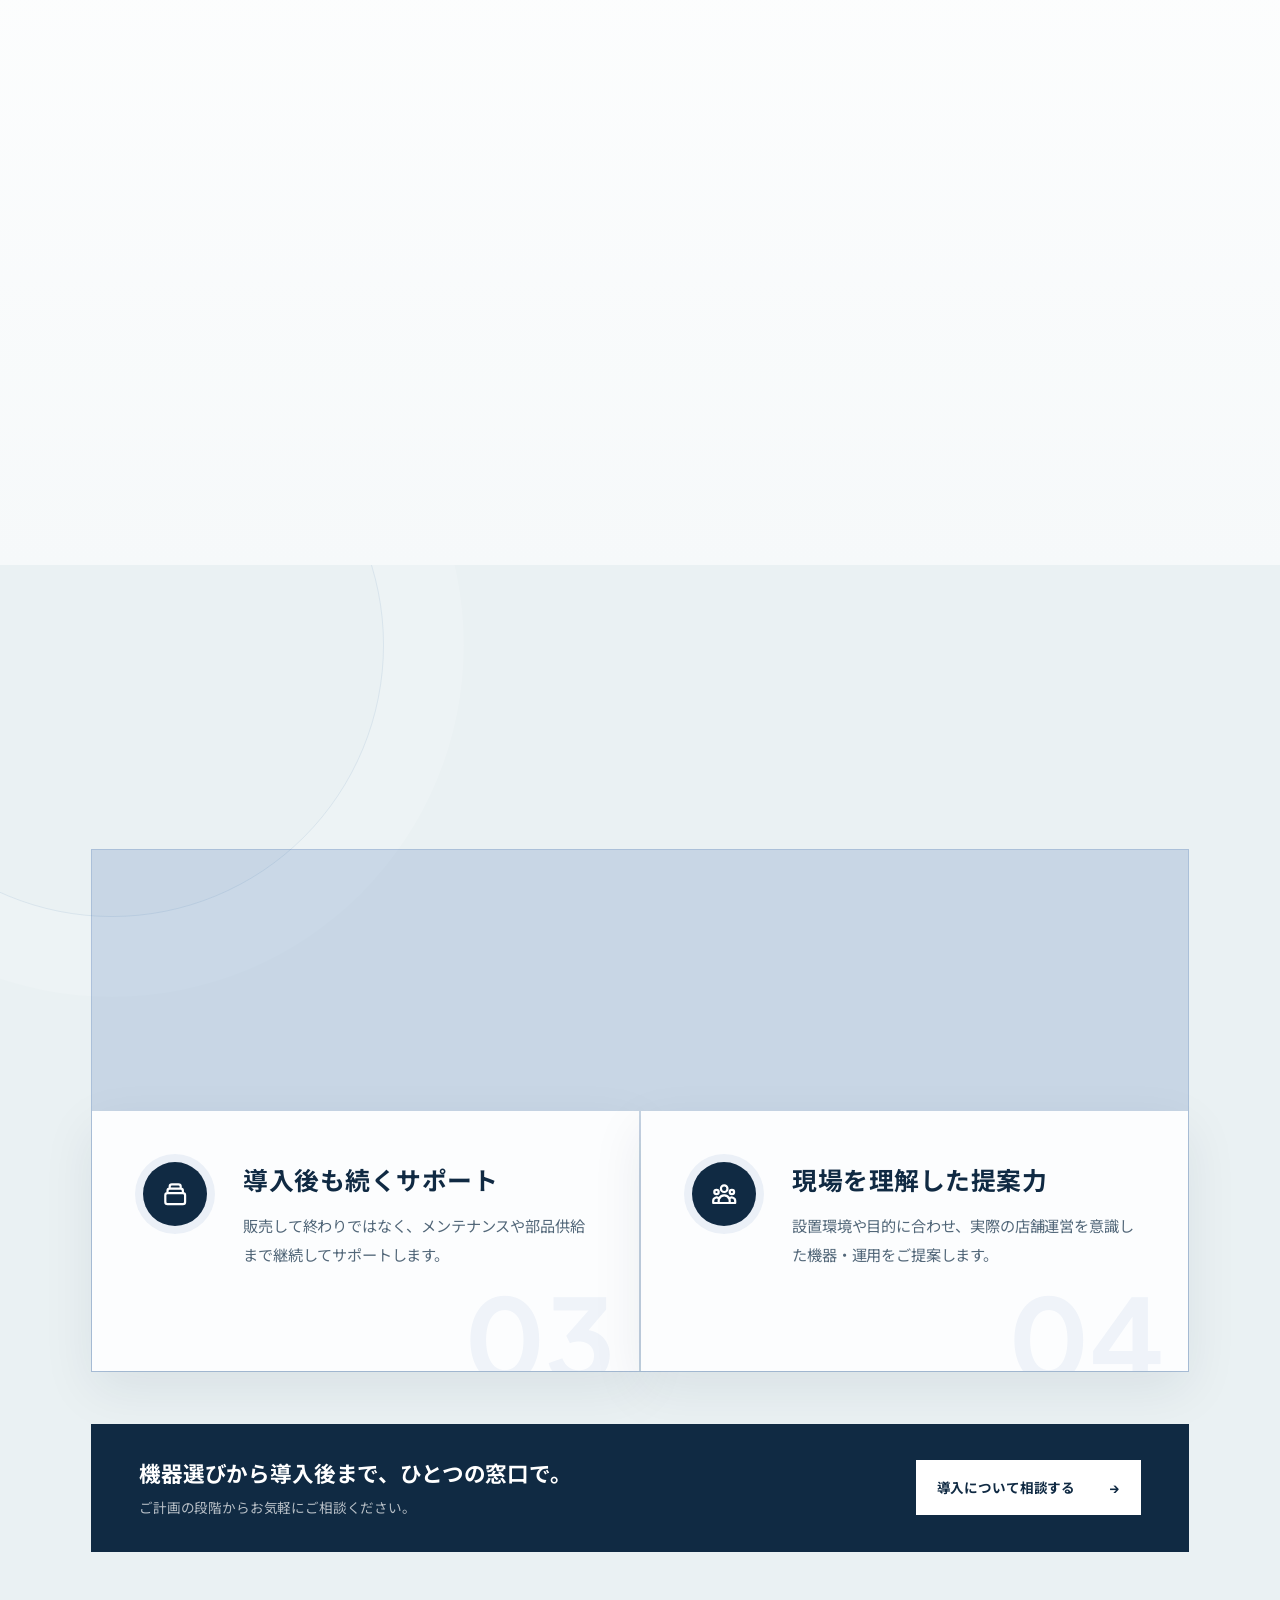
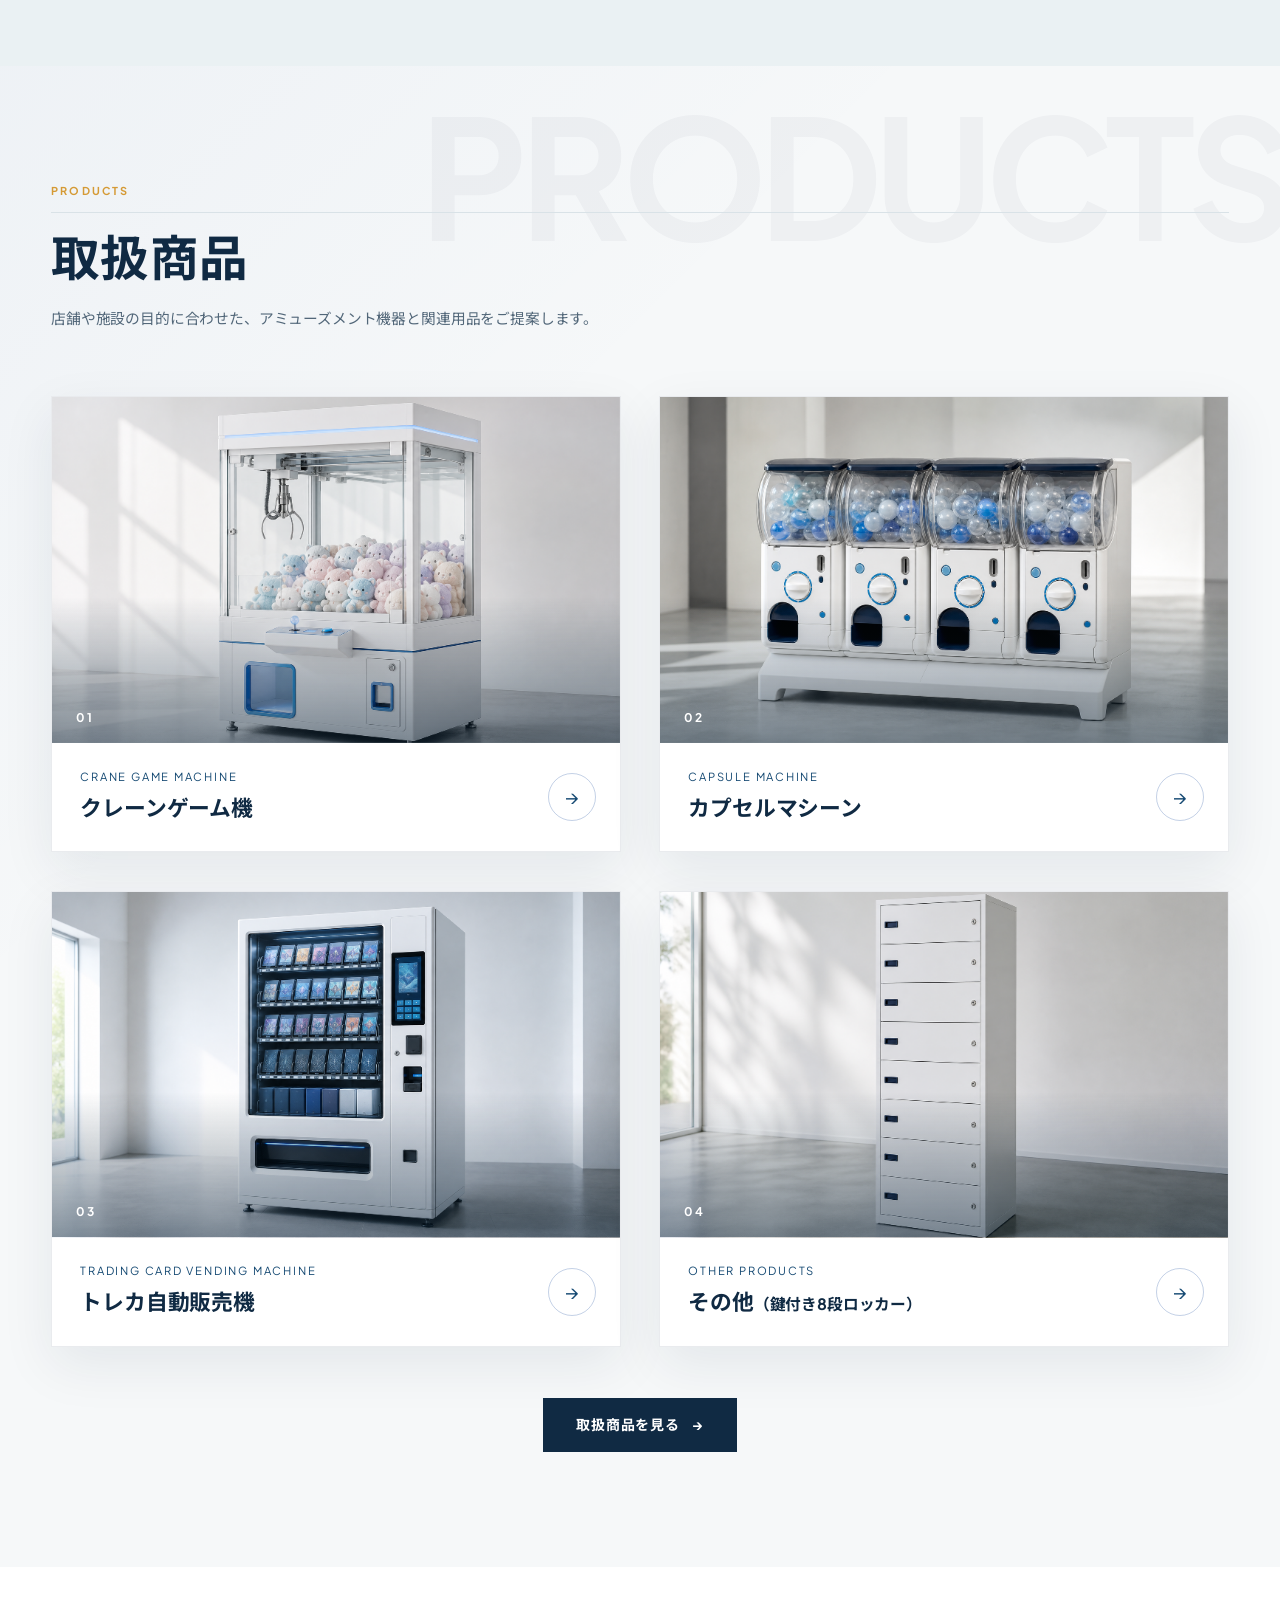
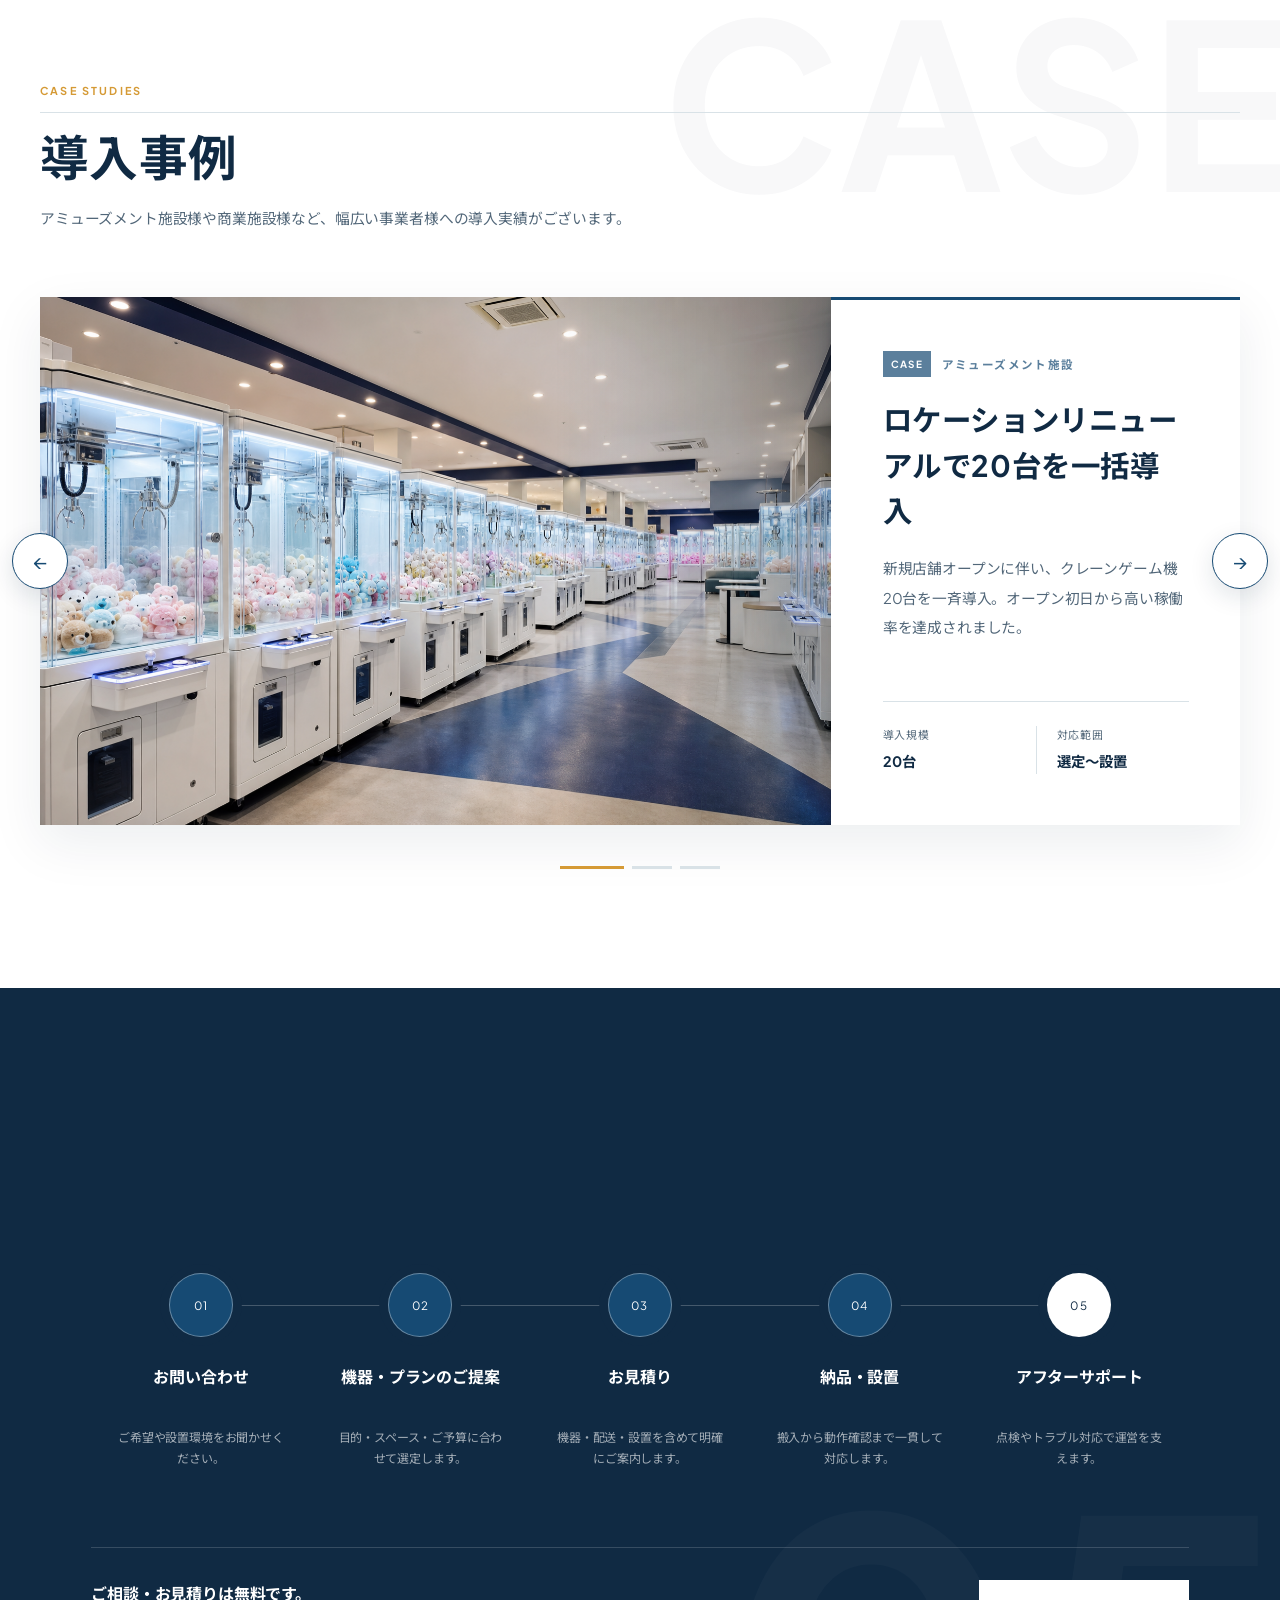
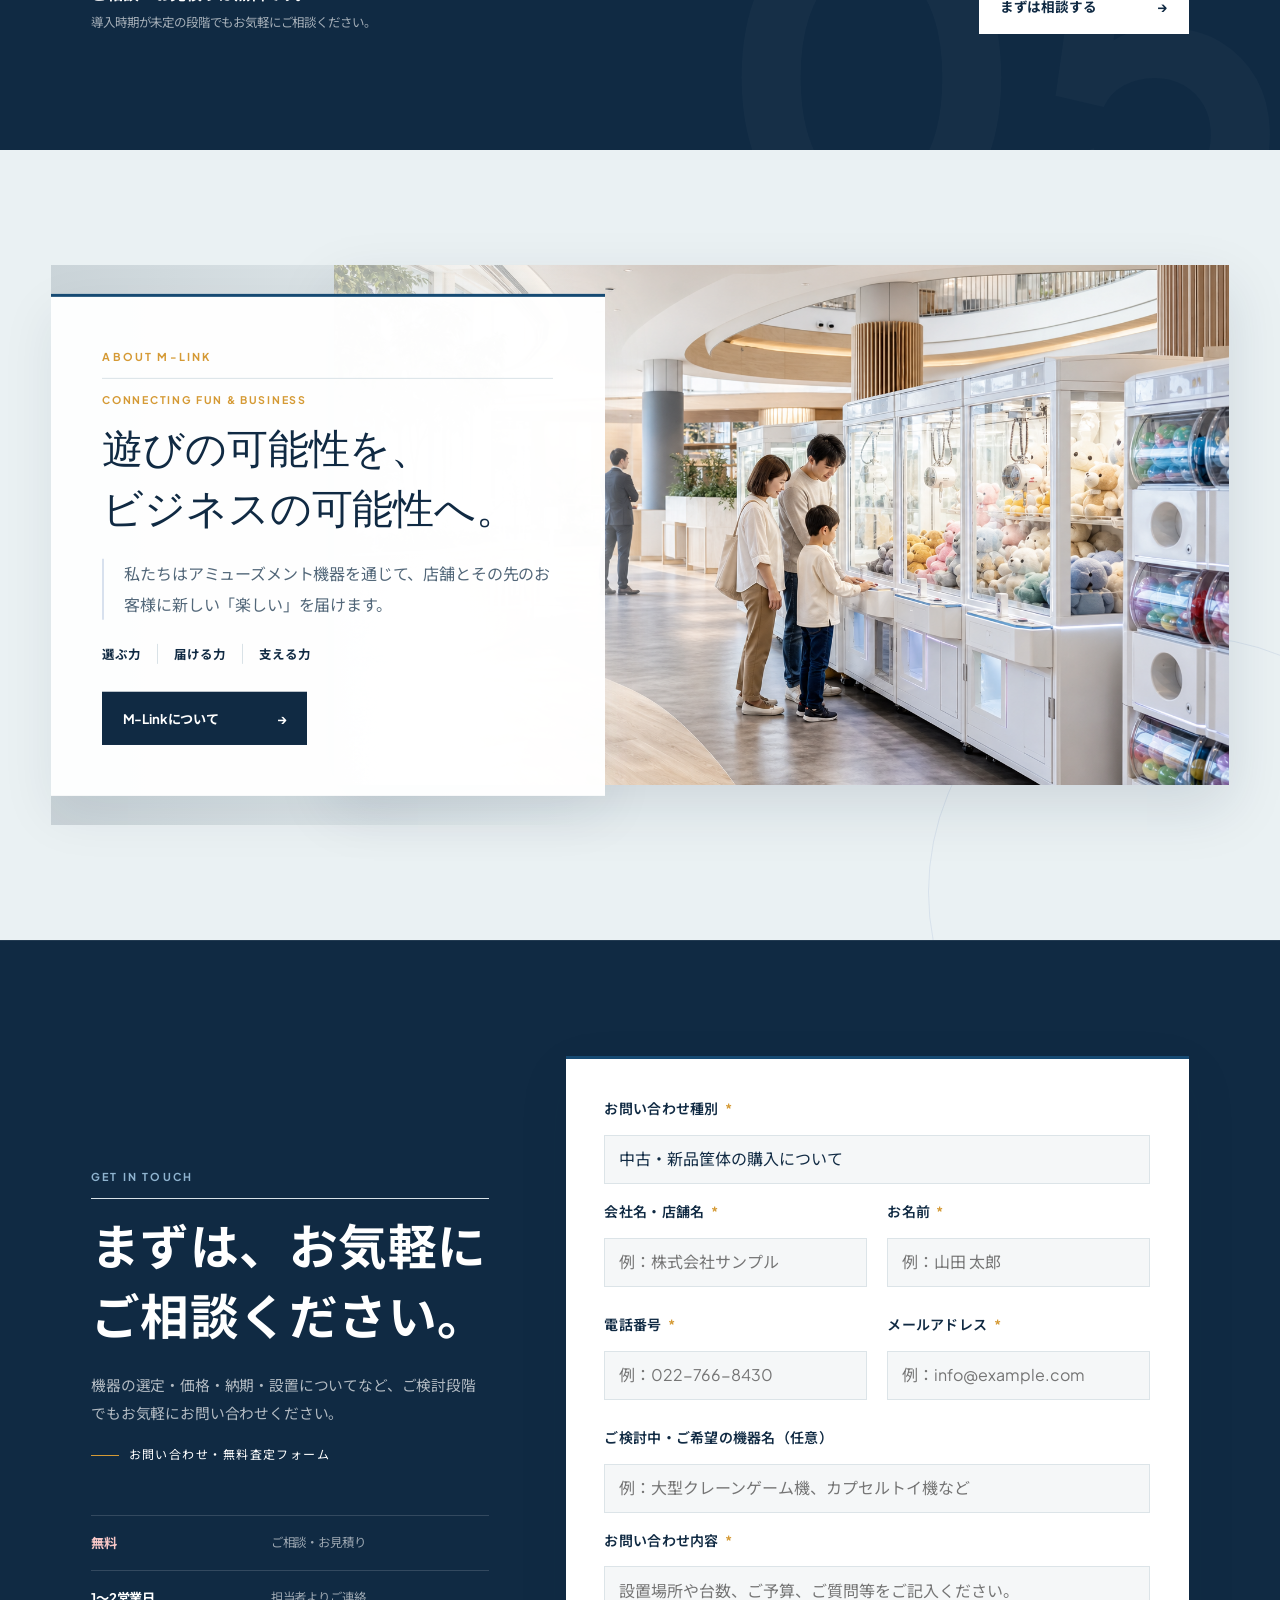
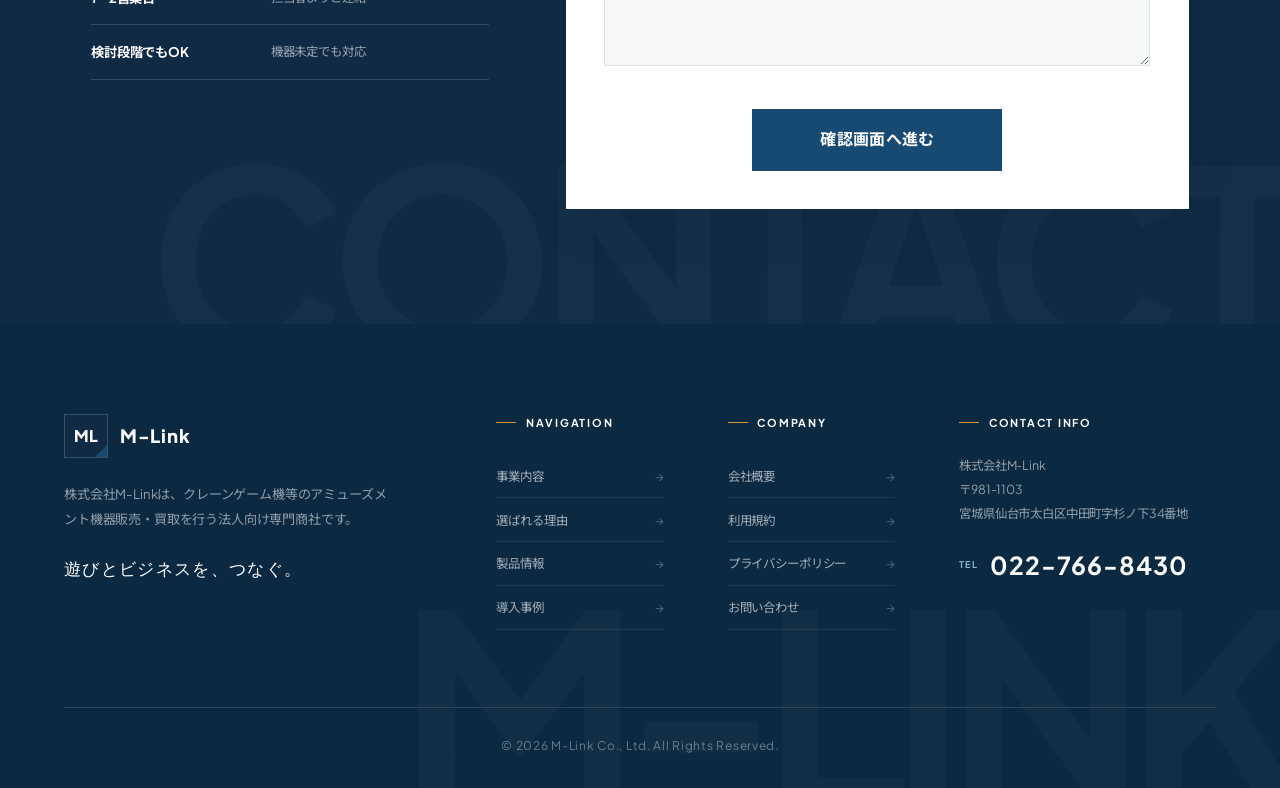
==== commit 9d43ba03: "Add files via upload" ====
--- a/index.html
+++ b/index.html
@@ -26,7 +26,7 @@
   <!-- CSS -->
   <link rel="stylesheet" href="assets/css/reset.css">
   <link rel="stylesheet" href="assets/css/variables.css">
-  <link rel="stylesheet" href="assets/css/common.css?v=20260826-2">
+  <link rel="stylesheet" href="assets/css/common.css?v=20260826-3">
   <link rel="stylesheet" href="assets/css/top.css?v=20260826-3">
 
   <!-- JSON-LD Structured Data -->
--- a/assets/css/common.css
+++ b/assets/css/common.css
@@ -1088,3 +1088,10 @@
 body .header__nav-link.is-current::after {
   transform: scaleX(1);
 }
+
+/* main.js toggles is-active; keep the shared SP menu contract identical on every page. */
+body .header__mobile-nav.is-active {
+  right: 0;
+  visibility: visible;
+  transform: translateX(0);
+}
